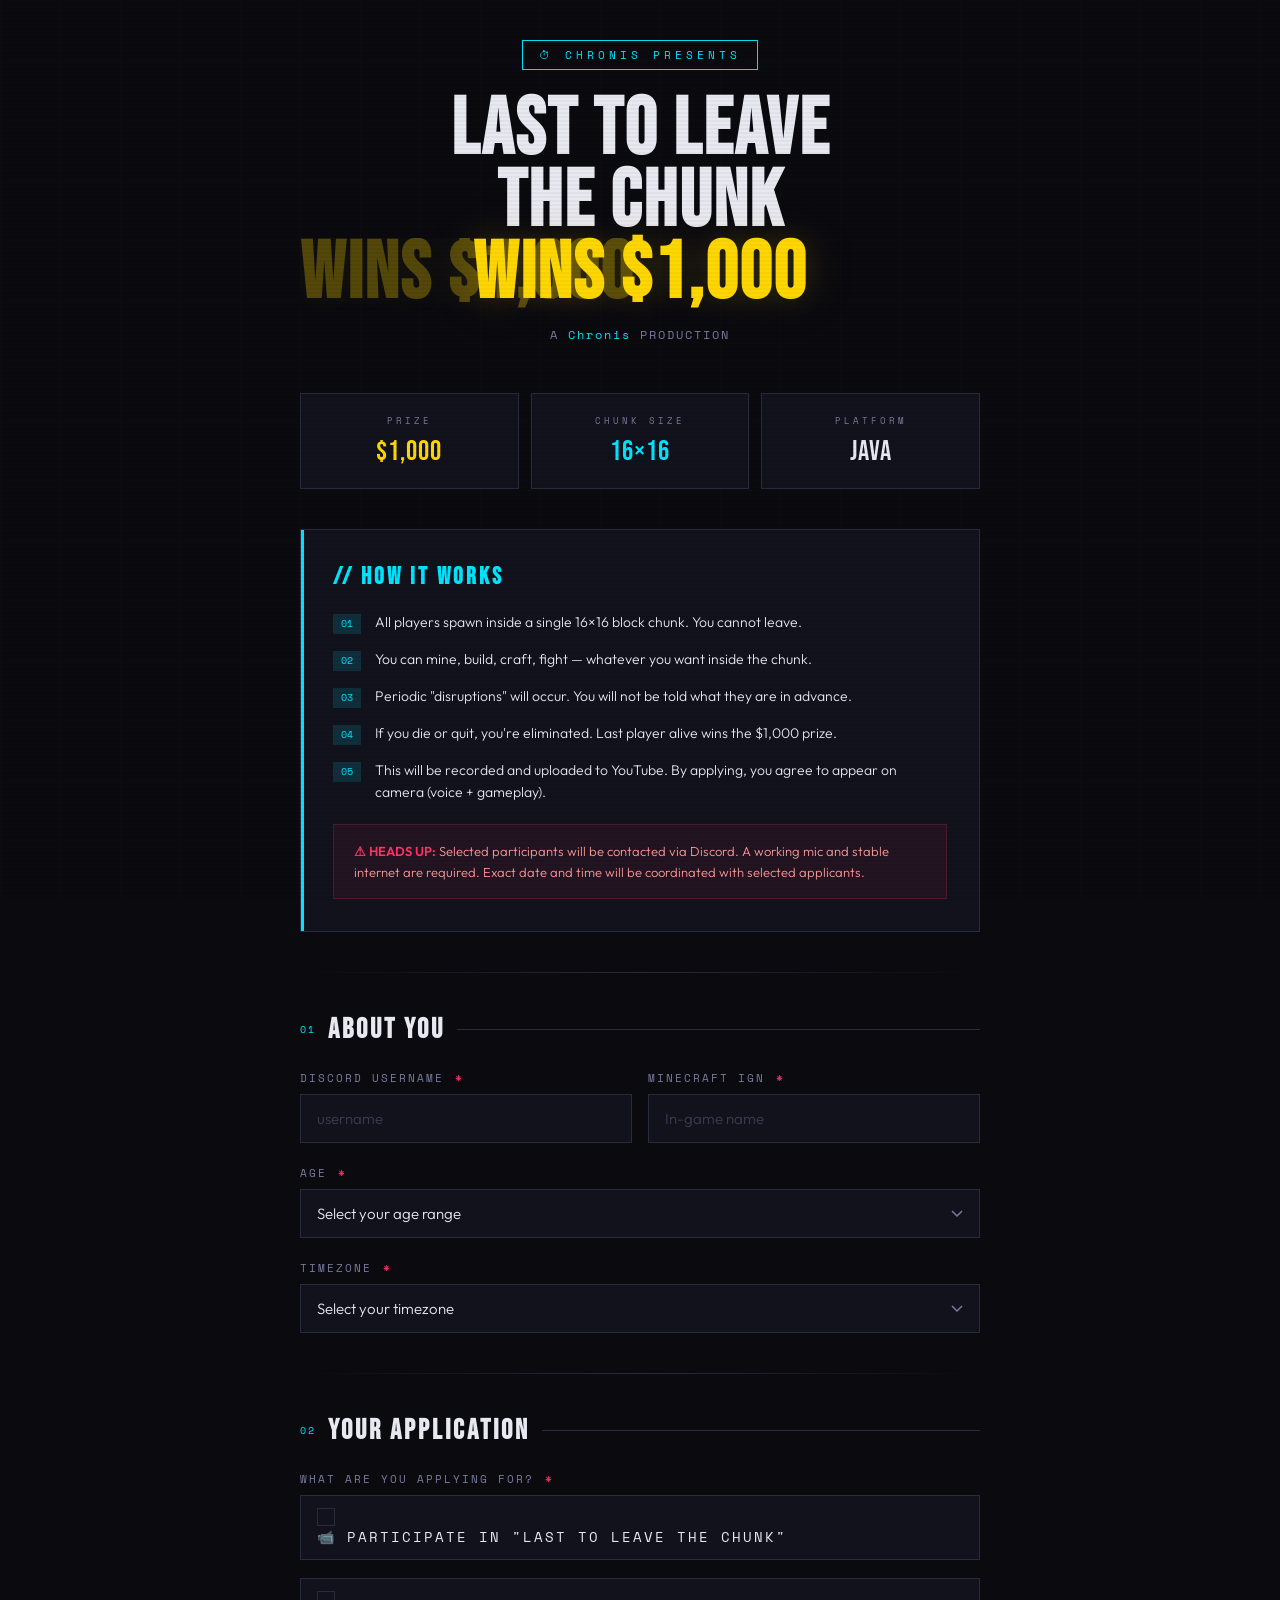
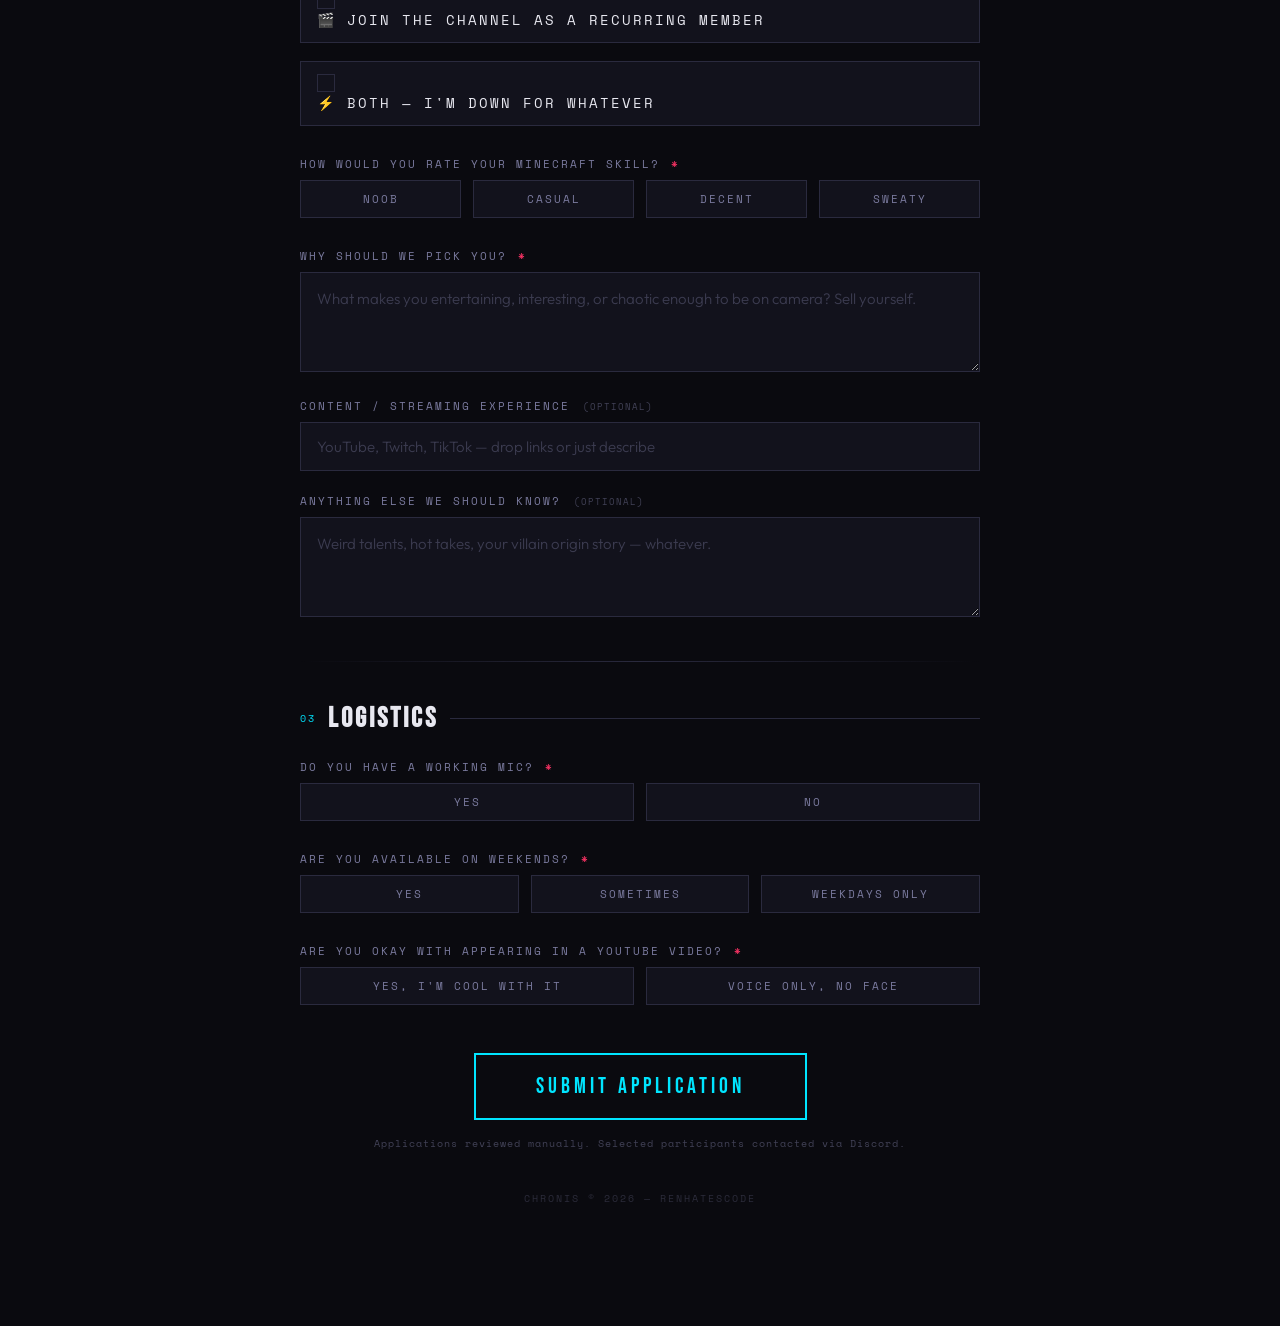
==== index.html @ 68fa2e68 "Rename chronis-application.html to index.html" ====
<!DOCTYPE html>
<html lang="en">
<head>
<meta charset="UTF-8">
<meta name="viewport" content="width=device-width, initial-scale=1.0">
<title>CHRONIS — Last To Leave The Chunk</title>
<link href="https://fonts.googleapis.com/css2?family=Bebas+Neue&family=Space+Mono:wght@400;700&family=Outfit:wght@300;400;500;600;700&display=swap" rel="stylesheet">
<style>
  :root {
    --bg: #0a0a0f;
    --surface: #12121c;
    --surface-2: #1a1a2e;
    --border: #2a2a3e;
    --accent: #00e5ff;
    --accent-dim: #00e5ff22;
    --accent-glow: #00e5ff44;
    --gold: #ffd700;
    --gold-dim: #ffd70022;
    --text: #e8e8f0;
    --text-dim: #7a7a9e;
    --danger: #ff3366;
    --success: #00ff88;
  }

  * { margin: 0; padding: 0; box-sizing: border-box; }

  body {
    background: var(--bg);
    color: var(--text);
    font-family: 'Outfit', sans-serif;
    min-height: 100vh;
    overflow-x: hidden;
  }

  /* Scanline overlay */
  body::after {
    content: '';
    position: fixed;
    inset: 0;
    background: repeating-linear-gradient(
      0deg,
      transparent,
      transparent 2px,
      rgba(0, 0, 0, 0.03) 2px,
      rgba(0, 0, 0, 0.03) 4px
    );
    pointer-events: none;
    z-index: 1000;
  }

  /* Grid background */
  .grid-bg {
    position: fixed;
    inset: 0;
    background-image:
      linear-gradient(var(--border) 1px, transparent 1px),
      linear-gradient(90deg, var(--border) 1px, transparent 1px);
    background-size: 60px 60px;
    opacity: 0.07;
    pointer-events: none;
  }

  /* Floating particles */
  .particles {
    position: fixed;
    inset: 0;
    pointer-events: none;
    overflow: hidden;
  }

  .particle {
    position: absolute;
    width: 2px;
    height: 2px;
    background: var(--accent);
    border-radius: 50%;
    opacity: 0;
    animation: float-up 8s infinite;
  }

  @keyframes float-up {
    0% { opacity: 0; transform: translateY(100vh) scale(0); }
    10% { opacity: 0.6; }
    90% { opacity: 0.6; }
    100% { opacity: 0; transform: translateY(-10vh) scale(1); }
  }

  .container {
    max-width: 720px;
    margin: 0 auto;
    padding: 40px 20px 80px;
    position: relative;
    z-index: 1;
  }

  /* Header */
  .header {
    text-align: center;
    margin-bottom: 50px;
    position: relative;
  }

  .header-tag {
    display: inline-block;
    font-family: 'Space Mono', monospace;
    font-size: 11px;
    letter-spacing: 4px;
    text-transform: uppercase;
    color: var(--accent);
    border: 1px solid var(--accent);
    padding: 6px 16px;
    margin-bottom: 24px;
    position: relative;
    animation: tag-pulse 3s ease-in-out infinite;
  }

  @keyframes tag-pulse {
    0%, 100% { box-shadow: 0 0 0px var(--accent-dim); }
    50% { box-shadow: 0 0 20px var(--accent-dim); }
  }

  .header h1 {
    font-family: 'Bebas Neue', sans-serif;
    font-size: clamp(48px, 10vw, 80px);
    line-height: 0.9;
    letter-spacing: 2px;
    margin-bottom: 8px;
    position: relative;
  }

  .header h1 .line1 { color: var(--text); }
  .header h1 .line2 { color: var(--text); }
  .header h1 .line3 {
    color: var(--gold);
    text-shadow: 0 0 30px var(--gold-dim), 0 0 60px var(--gold-dim);
    position: relative;
  }

  .header h1 .line3::after {
    content: 'WINS $1,000';
    position: absolute;
    left: 0;
    top: 0;
    color: var(--gold);
    opacity: 0.3;
    animation: glitch-text 4s infinite;
    clip-path: inset(0 0 0 0);
  }

  @keyframes glitch-text {
    0%, 95%, 100% { transform: translate(0); clip-path: inset(0 0 100% 0); }
    96% { transform: translate(-3px, 1px); clip-path: inset(20% 0 40% 0); }
    97% { transform: translate(3px, -1px); clip-path: inset(60% 0 10% 0); }
    98% { transform: translate(-1px, 2px); clip-path: inset(40% 0 30% 0); }
  }

  .header-sub {
    font-family: 'Space Mono', monospace;
    font-size: 12px;
    color: var(--text-dim);
    letter-spacing: 2px;
    margin-top: 16px;
  }

  .header-sub span { color: var(--accent); }

  /* Event info cards */
  .info-grid {
    display: grid;
    grid-template-columns: repeat(3, 1fr);
    gap: 12px;
    margin-bottom: 40px;
  }

  .info-card {
    background: var(--surface);
    border: 1px solid var(--border);
    padding: 20px 16px;
    text-align: center;
    position: relative;
    overflow: hidden;
    transition: border-color 0.3s, transform 0.2s;
  }

  .info-card:hover {
    border-color: var(--accent);
    transform: translateY(-2px);
  }

  .info-card::before {
    content: '';
    position: absolute;
    top: 0;
    left: 0;
    right: 0;
    height: 2px;
    background: linear-gradient(90deg, transparent, var(--accent), transparent);
    opacity: 0;
    transition: opacity 0.3s;
  }

  .info-card:hover::before { opacity: 1; }

  .info-card .label {
    font-family: 'Space Mono', monospace;
    font-size: 9px;
    letter-spacing: 3px;
    text-transform: uppercase;
    color: var(--text-dim);
    margin-bottom: 8px;
  }

  .info-card .value {
    font-family: 'Bebas Neue', sans-serif;
    font-size: 28px;
    color: var(--text);
    letter-spacing: 1px;
  }

  .info-card .value.gold { color: var(--gold); }
  .info-card .value.cyan { color: var(--accent); }

  /* Rules section */
  .rules {
    background: var(--surface);
    border: 1px solid var(--border);
    padding: 32px;
    margin-bottom: 40px;
    position: relative;
  }

  .rules::before {
    content: '';
    position: absolute;
    top: 0; left: 0;
    width: 3px;
    height: 100%;
    background: var(--accent);
  }

  .rules h2 {
    font-family: 'Bebas Neue', sans-serif;
    font-size: 24px;
    letter-spacing: 3px;
    color: var(--accent);
    margin-bottom: 20px;
  }

  .rule-item {
    display: flex;
    gap: 14px;
    align-items: flex-start;
    margin-bottom: 14px;
    font-size: 14px;
    line-height: 1.6;
    color: var(--text);
    font-weight: 300;
  }

  .rule-item:last-child { margin-bottom: 0; }

  .rule-num {
    font-family: 'Space Mono', monospace;
    font-size: 10px;
    color: var(--accent);
    background: var(--accent-dim);
    padding: 2px 8px;
    flex-shrink: 0;
    margin-top: 3px;
  }

  .warning-box {
    background: #ff336611;
    border: 1px solid #ff336633;
    padding: 16px 20px;
    margin-top: 20px;
    font-size: 13px;
    color: #ff9999;
    font-weight: 300;
    line-height: 1.6;
  }

  .warning-box strong {
    color: var(--danger);
    font-weight: 600;
  }

  /* Form section */
  .form-section {
    margin-bottom: 20px;
  }

  .section-header {
    display: flex;
    align-items: center;
    gap: 12px;
    margin-bottom: 24px;
  }

  .section-header h2 {
    font-family: 'Bebas Neue', sans-serif;
    font-size: 28px;
    letter-spacing: 3px;
  }

  .section-header .line {
    flex: 1;
    height: 1px;
    background: var(--border);
  }

  .section-header .num {
    font-family: 'Space Mono', monospace;
    font-size: 10px;
    color: var(--accent);
    letter-spacing: 2px;
  }

  .field {
    margin-bottom: 22px;
  }

  .field label {
    display: block;
    font-family: 'Space Mono', monospace;
    font-size: 11px;
    letter-spacing: 2px;
    text-transform: uppercase;
    color: var(--text-dim);
    margin-bottom: 8px;
  }

  .field label .required {
    color: var(--danger);
    margin-left: 2px;
  }

  .field label .optional {
    color: var(--text-dim);
    opacity: 0.5;
    font-size: 9px;
    margin-left: 4px;
    letter-spacing: 1px;
  }

  .field input,
  .field textarea,
  .field select {
    width: 100%;
    background: var(--surface);
    border: 1px solid var(--border);
    color: var(--text);
    font-family: 'Outfit', sans-serif;
    font-size: 15px;
    font-weight: 300;
    padding: 14px 16px;
    outline: none;
    transition: border-color 0.3s, box-shadow 0.3s;
  }

  .field input:focus,
  .field textarea:focus,
  .field select:focus {
    border-color: var(--accent);
    box-shadow: 0 0 0 3px var(--accent-dim);
  }

  .field input::placeholder,
  .field textarea::placeholder {
    color: var(--text-dim);
    opacity: 0.4;
  }

  .field textarea {
    min-height: 100px;
    resize: vertical;
    line-height: 1.6;
  }

  .field select {
    cursor: pointer;
    appearance: none;
    background-image: url("data:image/svg+xml,%3Csvg xmlns='http://www.w3.org/2000/svg' width='12' height='8'%3E%3Cpath d='M1 1l5 5 5-5' stroke='%237a7a9e' fill='none' stroke-width='1.5'/%3E%3C/svg%3E");
    background-repeat: no-repeat;
    background-position: right 16px center;
    padding-right: 40px;
  }

  .field select option {
    background: var(--surface);
    color: var(--text);
  }

  .field-row {
    display: grid;
    grid-template-columns: 1fr 1fr;
    gap: 16px;
  }

  @media (max-width: 500px) {
    .field-row { grid-template-columns: 1fr; }
    .info-grid { grid-template-columns: 1fr; }
  }

  /* Checkbox group */
  .checkbox-group {
    display: flex;
    flex-direction: column;
    gap: 10px;
  }

  .checkbox-item {
    display: flex;
    align-items: center;
    gap: 12px;
    cursor: pointer;
    padding: 12px 16px;
    background: var(--surface);
    border: 1px solid var(--border);
    transition: border-color 0.2s, background 0.2s;
  }

  .checkbox-item:hover {
    border-color: var(--accent);
    background: var(--surface-2);
  }

  .checkbox-item input {
    display: none;
  }

  .checkbox-item .check-box {
    width: 18px;
    height: 18px;
    border: 1px solid var(--border);
    display: flex;
    align-items: center;
    justify-content: center;
    flex-shrink: 0;
    transition: all 0.2s;
  }

  .checkbox-item input:checked + .check-box {
    background: var(--accent);
    border-color: var(--accent);
  }

  .checkbox-item input:checked + .check-box::after {
    content: '✓';
    color: var(--bg);
    font-size: 12px;
    font-weight: 700;
  }

  .checkbox-item .check-label {
    font-size: 14px;
    font-weight: 300;
    color: var(--text);
  }

  /* Radio group */
  .radio-group {
    display: flex;
    gap: 12px;
    flex-wrap: wrap;
  }

  .radio-item {
    cursor: pointer;
    padding: 10px 20px;
    background: var(--surface);
    border: 1px solid var(--border);
    font-size: 14px;
    font-weight: 400;
    color: var(--text-dim);
    transition: all 0.2s;
    flex: 1;
    text-align: center;
    min-width: 100px;
  }

  .radio-item:hover {
    border-color: var(--accent);
    color: var(--text);
  }

  .radio-item input { display: none; }

  .radio-item:has(input:checked) {
    background: var(--accent-dim);
    border-color: var(--accent);
    color: var(--accent);
    font-weight: 600;
  }

  /* Submit */
  .submit-area {
    margin-top: 40px;
    text-align: center;
  }

  .submit-btn {
    font-family: 'Bebas Neue', sans-serif;
    font-size: 22px;
    letter-spacing: 4px;
    padding: 18px 60px;
    background: transparent;
    color: var(--accent);
    border: 2px solid var(--accent);
    cursor: pointer;
    position: relative;
    overflow: hidden;
    transition: all 0.3s;
  }

  .submit-btn::before {
    content: '';
    position: absolute;
    inset: 0;
    background: var(--accent);
    transform: translateX(-101%);
    transition: transform 0.3s;
  }

  .submit-btn:hover::before { transform: translateX(0); }
  .submit-btn:hover { color: var(--bg); }
  .submit-btn span { position: relative; z-index: 1; }

  .submit-note {
    font-family: 'Space Mono', monospace;
    font-size: 10px;
    color: var(--text-dim);
    margin-top: 16px;
    letter-spacing: 1px;
    opacity: 0.5;
  }

  /* Success state */
  .success-state {
    display: none;
    text-align: center;
    padding: 80px 20px;
  }

  .success-state.active { display: block; }

  .success-icon {
    font-size: 64px;
    margin-bottom: 24px;
    animation: success-pop 0.5s cubic-bezier(0.175, 0.885, 0.32, 1.275);
  }

  @keyframes success-pop {
    0% { transform: scale(0); }
    100% { transform: scale(1); }
  }

  .success-state h2 {
    font-family: 'Bebas Neue', sans-serif;
    font-size: 36px;
    letter-spacing: 3px;
    color: var(--success);
    margin-bottom: 12px;
  }

  .success-state p {
    color: var(--text-dim);
    font-weight: 300;
    line-height: 1.8;
    max-width: 400px;
    margin: 0 auto;
  }

  /* Footer */
  .footer {
    text-align: center;
    padding: 40px 20px;
    font-family: 'Space Mono', monospace;
    font-size: 10px;
    color: var(--text-dim);
    letter-spacing: 2px;
    opacity: 0.3;
  }

  /* Divider */
  .divider {
    height: 1px;
    background: linear-gradient(90deg, transparent, var(--border), transparent);
    margin: 40px 0;
  }

  /* Animate in */
  .fade-in {
    opacity: 0;
    transform: translateY(20px);
    animation: fadeUp 0.6s forwards;
  }

  @keyframes fadeUp {
    to { opacity: 1; transform: translateY(0); }
  }

  .fade-in:nth-child(1) { animation-delay: 0.1s; }
  .fade-in:nth-child(2) { animation-delay: 0.2s; }
  .fade-in:nth-child(3) { animation-delay: 0.3s; }
  .fade-in:nth-child(4) { animation-delay: 0.4s; }
  .fade-in:nth-child(5) { animation-delay: 0.5s; }
</style>
</head>
<body>

<div class="grid-bg"></div>

<div class="particles" id="particles"></div>

<div class="container">

  <div class="header fade-in">
    <div class="header-tag">⏱ CHRONIS PRESENTS</div>
    <h1>
      <div class="line1">LAST TO LEAVE</div>
      <div class="line2">THE CHUNK</div>
      <div class="line3">WINS $1,000</div>
    </h1>
    <div class="header-sub">A <span>Chronis</span> PRODUCTION</div>
  </div>

  <div class="info-grid fade-in">
    <div class="info-card">
      <div class="label">PRIZE</div>
      <div class="value gold">$1,000</div>
    </div>
    <div class="info-card">
      <div class="label">CHUNK SIZE</div>
      <div class="value cyan">16×16</div>
    </div>
    <div class="info-card">
      <div class="label">PLATFORM</div>
      <div class="value">JAVA</div>
    </div>
  </div>

  <div class="rules fade-in">
    <h2>// HOW IT WORKS</h2>
    <div class="rule-item">
      <span class="rule-num">01</span>
      <span>All players spawn inside a single 16×16 block chunk. You cannot leave.</span>
    </div>
    <div class="rule-item">
      <span class="rule-num">02</span>
      <span>You can mine, build, craft, fight — whatever you want inside the chunk.</span>
    </div>
    <div class="rule-item">
      <span class="rule-num">03</span>
      <span>Periodic "disruptions" will occur. You will not be told what they are in advance.</span>
    </div>
    <div class="rule-item">
      <span class="rule-num">04</span>
      <span>If you die or quit, you're eliminated. Last player alive wins the $1,000 prize.</span>
    </div>
    <div class="rule-item">
      <span class="rule-num">05</span>
      <span>This will be recorded and uploaded to YouTube. By applying, you agree to appear on camera (voice + gameplay).</span>
    </div>
    <div class="warning-box">
      <strong>⚠ HEADS UP:</strong> Selected participants will be contacted via Discord. A working mic and stable internet are required. Exact date and time will be coordinated with selected applicants.
    </div>
  </div>

  <div class="divider"></div>

  <form id="appForm" class="fade-in">

    <div class="form-section">
      <div class="section-header">
        <span class="num">01</span>
        <h2>ABOUT YOU</h2>
        <div class="line"></div>
      </div>

      <div class="field-row">
        <div class="field">
          <label>Discord Username <span class="required">*</span></label>
          <input type="text" id="discord" placeholder="username" required />
        </div>
        <div class="field">
          <label>Minecraft IGN <span class="required">*</span></label>
          <input type="text" id="mc-ign" placeholder="In-game name" required />
        </div>
      </div>

      <div class="field">
        <label>Age <span class="required">*</span></label>
        <select id="age" required>
          <option value="" disabled selected>Select your age range</option>
          <option>Under 16</option>
          <option>16 - 17</option>
          <option>18 - 24</option>
          <option>25+</option>
        </select>
      </div>

      <div class="field">
        <label>Timezone <span class="required">*</span></label>
        <select id="timezone" required>
          <option value="" disabled selected>Select your timezone</option>
          <option>EST / EDT (US Eastern)</option>
          <option>CST / CDT (US Central)</option>
          <option>MST / MDT (US Mountain)</option>
          <option>PST / PDT (US Pacific)</option>
          <option>GMT / BST (UK)</option>
          <option>CET / CEST (Central Europe)</option>
          <option>JST (Japan)</option>
          <option>AEST (Australia Eastern)</option>
          <option>Other</option>
        </select>
      </div>
    </div>

    <div class="divider"></div>

    <div class="form-section">
      <div class="section-header">
        <span class="num">02</span>
        <h2>YOUR APPLICATION</h2>
        <div class="line"></div>
      </div>

      <div class="field">
        <label>What are you applying for? <span class="required">*</span></label>
        <div class="checkbox-group">
          <label class="checkbox-item">
            <input type="checkbox" name="apply-for" value="video" />
            <span class="check-box"></span>
            <span class="check-label">📹 Participate in "Last To Leave The Chunk"</span>
          </label>
          <label class="checkbox-item">
            <input type="checkbox" name="apply-for" value="member" />
            <span class="check-box"></span>
            <span class="check-label">🎬 Join the channel as a recurring member</span>
          </label>
          <label class="checkbox-item">
            <input type="checkbox" name="apply-for" value="both" />
            <span class="check-box"></span>
            <span class="check-label">⚡ Both — I'm down for whatever</span>
          </label>
        </div>
      </div>

      <div class="field">
        <label>How would you rate your Minecraft skill? <span class="required">*</span></label>
        <div class="radio-group">
          <label class="radio-item">
            <input type="radio" name="skill" value="noob" />
            Noob
          </label>
          <label class="radio-item">
            <input type="radio" name="skill" value="casual" />
            Casual
          </label>
          <label class="radio-item">
            <input type="radio" name="skill" value="decent" />
            Decent
          </label>
          <label class="radio-item">
            <input type="radio" name="skill" value="sweaty" />
            Sweaty
          </label>
        </div>
      </div>

      <div class="field">
        <label>Why should we pick you? <span class="required">*</span></label>
        <textarea id="pitch" placeholder="What makes you entertaining, interesting, or chaotic enough to be on camera? Sell yourself." required></textarea>
      </div>

      <div class="field">
        <label>Content / streaming experience <span class="optional">(OPTIONAL)</span></label>
        <input type="text" id="experience" placeholder="YouTube, Twitch, TikTok — drop links or just describe" />
      </div>

      <div class="field">
        <label>Anything else we should know? <span class="optional">(OPTIONAL)</span></label>
        <textarea id="extra" placeholder="Weird talents, hot takes, your villain origin story — whatever."></textarea>
      </div>
    </div>

    <div class="divider"></div>

    <div class="form-section">
      <div class="section-header">
        <span class="num">03</span>
        <h2>LOGISTICS</h2>
        <div class="line"></div>
      </div>

      <div class="field">
        <label>Do you have a working mic? <span class="required">*</span></label>
        <div class="radio-group">
          <label class="radio-item">
            <input type="radio" name="mic" value="yes" />
            Yes
          </label>
          <label class="radio-item">
            <input type="radio" name="mic" value="no" />
            No
          </label>
        </div>
      </div>

      <div class="field">
        <label>Are you available on weekends? <span class="required">*</span></label>
        <div class="radio-group">
          <label class="radio-item">
            <input type="radio" name="weekend" value="yes" />
            Yes
          </label>
          <label class="radio-item">
            <input type="radio" name="weekend" value="sometimes" />
            Sometimes
          </label>
          <label class="radio-item">
            <input type="radio" name="weekend" value="no" />
            Weekdays only
          </label>
        </div>
      </div>

      <div class="field">
        <label>Are you okay with appearing in a YouTube video? <span class="required">*</span></label>
        <div class="radio-group">
          <label class="radio-item">
            <input type="radio" name="consent" value="yes" />
            Yes, I'm cool with it
          </label>
          <label class="radio-item">
            <input type="radio" name="consent" value="voice-only" />
            Voice only, no face
          </label>
        </div>
      </div>
    </div>

    <div class="submit-area">
      <button type="submit" class="submit-btn">
        <span>SUBMIT APPLICATION</span>
      </button>
      <div class="submit-note">Applications reviewed manually. Selected participants contacted via Discord.</div>
    </div>

  </form>

  <div class="success-state" id="successState">
    <div class="success-icon">⏱</div>
    <h2>APPLICATION RECEIVED</h2>
    <p>Your application has been submitted. If selected, you'll be contacted via Discord. Keep an eye on your DMs.</p>
    <div style="margin-top: 24px; font-family: 'Space Mono', monospace; font-size: 10px; color: var(--text-dim); letter-spacing: 2px;">
      THE CHRONIS IS WATCHING
    </div>
  </div>

  <div class="footer">
    CHRONIS © 2026 — RENHATESCODE
  </div>

</div>

<script>
  // ============================================
  // PASTE YOUR DISCORD WEBHOOK URL BELOW
  // ============================================
  const WEBHOOK_URL = 'https://ptb.discord.com/api/webhooks/1495556754388287569/LB4C8mDg9Q9I8a0d8dxkiiSBZ2kLYXgmM7Rsy7yuDQW0f_MUOQ9b35UGsG21UU_F1K9E';
  // ============================================

  // Particles
  const container = document.getElementById('particles');
  for (let i = 0; i < 30; i++) {
    const p = document.createElement('div');
    p.className = 'particle';
    p.style.left = Math.random() * 100 + '%';
    p.style.animationDelay = Math.random() * 8 + 's';
    p.style.animationDuration = (6 + Math.random() * 6) + 's';
    container.appendChild(p);
  }

  // Collect form data and send to Discord
  document.getElementById('appForm').addEventListener('submit', async function(e) {
    e.preventDefault();

    const btn = this.querySelector('.submit-btn');
    const btnText = btn.querySelector('span');
    const originalText = btnText.textContent;
    btnText.textContent = 'SUBMITTING...';
    btn.style.pointerEvents = 'none';
    btn.style.opacity = '0.5';

    // Gather values
    const discord = document.getElementById('discord').value.trim();
    const mcIgn = document.getElementById('mc-ign').value.trim();
    const age = document.getElementById('age').value;
    const timezone = document.getElementById('timezone').value;
    const pitch = document.getElementById('pitch').value.trim();
    const experience = document.getElementById('experience').value.trim() || 'N/A';
    const extra = document.getElementById('extra').value.trim() || 'N/A';

    // Checkboxes
    const applyFor = [...document.querySelectorAll('input[name="apply-for"]:checked')]
      .map(cb => {
        const labels = { video: '📹 Video Participant', member: '🎬 Channel Member', both: '⚡ Both' };
        return labels[cb.value] || cb.value;
      }).join(', ') || 'None selected';

    // Radio buttons
    const skill = document.querySelector('input[name="skill"]:checked')?.value || 'Not selected';
    const mic = document.querySelector('input[name="mic"]:checked')?.value || 'Not selected';
    const weekend = document.querySelector('input[name="weekend"]:checked')?.value || 'Not selected';
    const consent = document.querySelector('input[name="consent"]:checked')?.value || 'Not selected';

    const skillEmojis = { noob: '🟢 Noob', casual: '🟡 Casual', decent: '🟠 Decent', sweaty: '🔴 Sweaty' };
    const micEmojis = { yes: '✅ Yes', no: '❌ No' };
    const weekendLabels = { yes: '✅ Yes', sometimes: '⚠️ Sometimes', no: '❌ Weekdays only' };
    const consentLabels = { yes: '✅ Full (voice + face)', 'voice-only': '🎙️ Voice only' };

    // Build Discord embed
    const payload = {
      embeds: [{
        title: '⏱ NEW APPLICATION',
        color: 0x00e5ff,
        fields: [
          { name: '👤 Discord', value: discord, inline: true },
          { name: '⛏️ Minecraft IGN', value: mcIgn, inline: true },
          { name: '📅 Age', value: age, inline: true },
          { name: '🌍 Timezone', value: timezone, inline: true },
          { name: '🎯 Applying For', value: applyFor, inline: true },
          { name: '💪 Skill Level', value: skillEmojis[skill] || skill, inline: true },
          { name: '📝 Pitch', value: pitch.substring(0, 1024) },
          { name: '🎥 Content Experience', value: experience.substring(0, 1024) },
          { name: '💬 Extra Info', value: extra.substring(0, 1024) },
          { name: '🎙️ Has Mic', value: micEmojis[mic] || mic, inline: true },
          { name: '📆 Weekend Availability', value: weekendLabels[weekend] || weekend, inline: true },
          { name: '📹 Video Consent', value: consentLabels[consent] || consent, inline: true },
        ],
        footer: { text: 'CHRONIS Application System' },
        timestamp: new Date().toISOString()
      }]
    };

    try {
      const res = await fetch(WEBHOOK_URL, {
        method: 'POST',
        headers: { 'Content-Type': 'application/json' },
        body: JSON.stringify(payload)
      });

      if (res.ok || res.status === 204) {
        this.style.display = 'none';
        document.querySelector('.form-section:nth-of-type(1)').previousElementSibling?.remove();
        const success = document.getElementById('successState');
        success.classList.add('active');
        window.scrollTo({ top: 0, behavior: 'smooth' });
      } else {
        throw new Error(`Status: ${res.status}`);
      }
    } catch (err) {
      console.error('Submission error:', err);
      btnText.textContent = 'ERROR — TRY AGAIN';
      btn.style.opacity = '1';
      btn.style.pointerEvents = 'auto';
      btn.style.borderColor = '#ff3366';
      btn.style.color = '#ff3366';
      setTimeout(() => {
        btnText.textContent = originalText;
        btn.style.borderColor = '';
        btn.style.color = '';
      }, 3000);
    }
  });
</script>

</body>
</html>
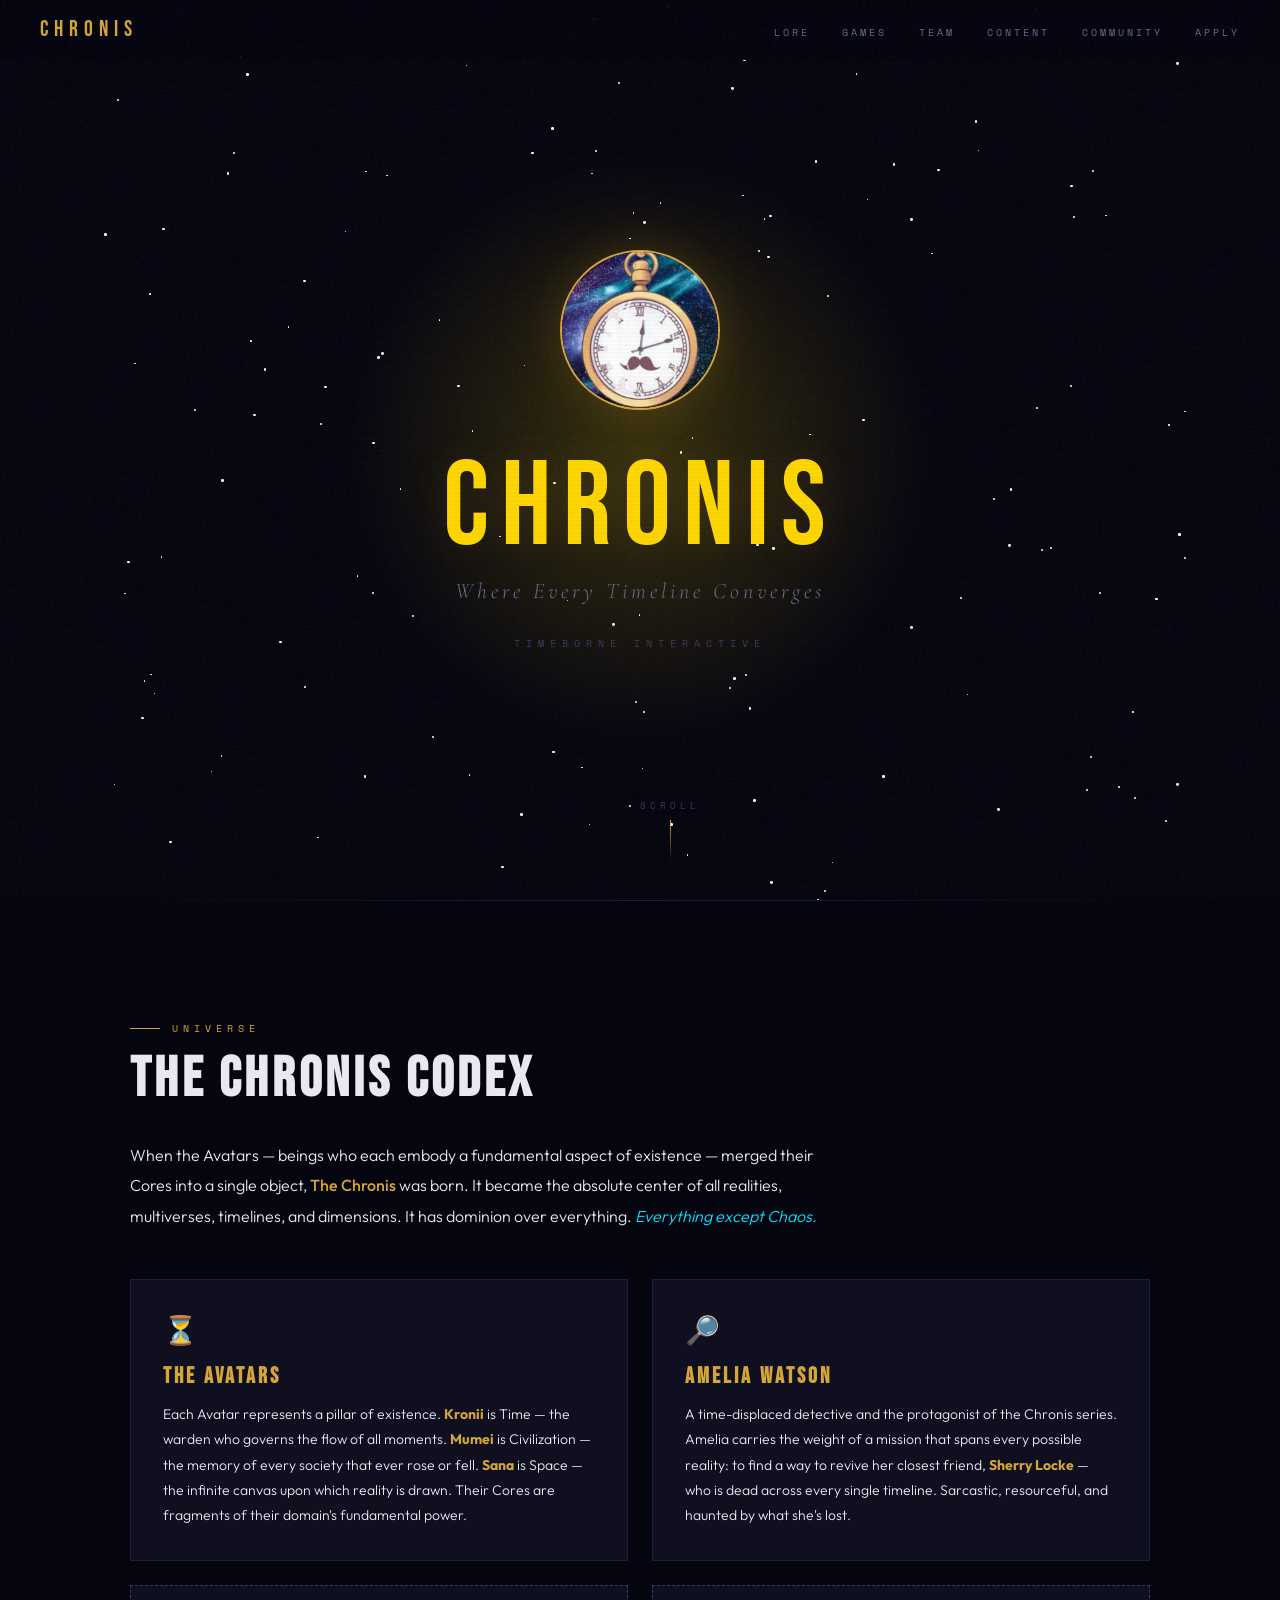
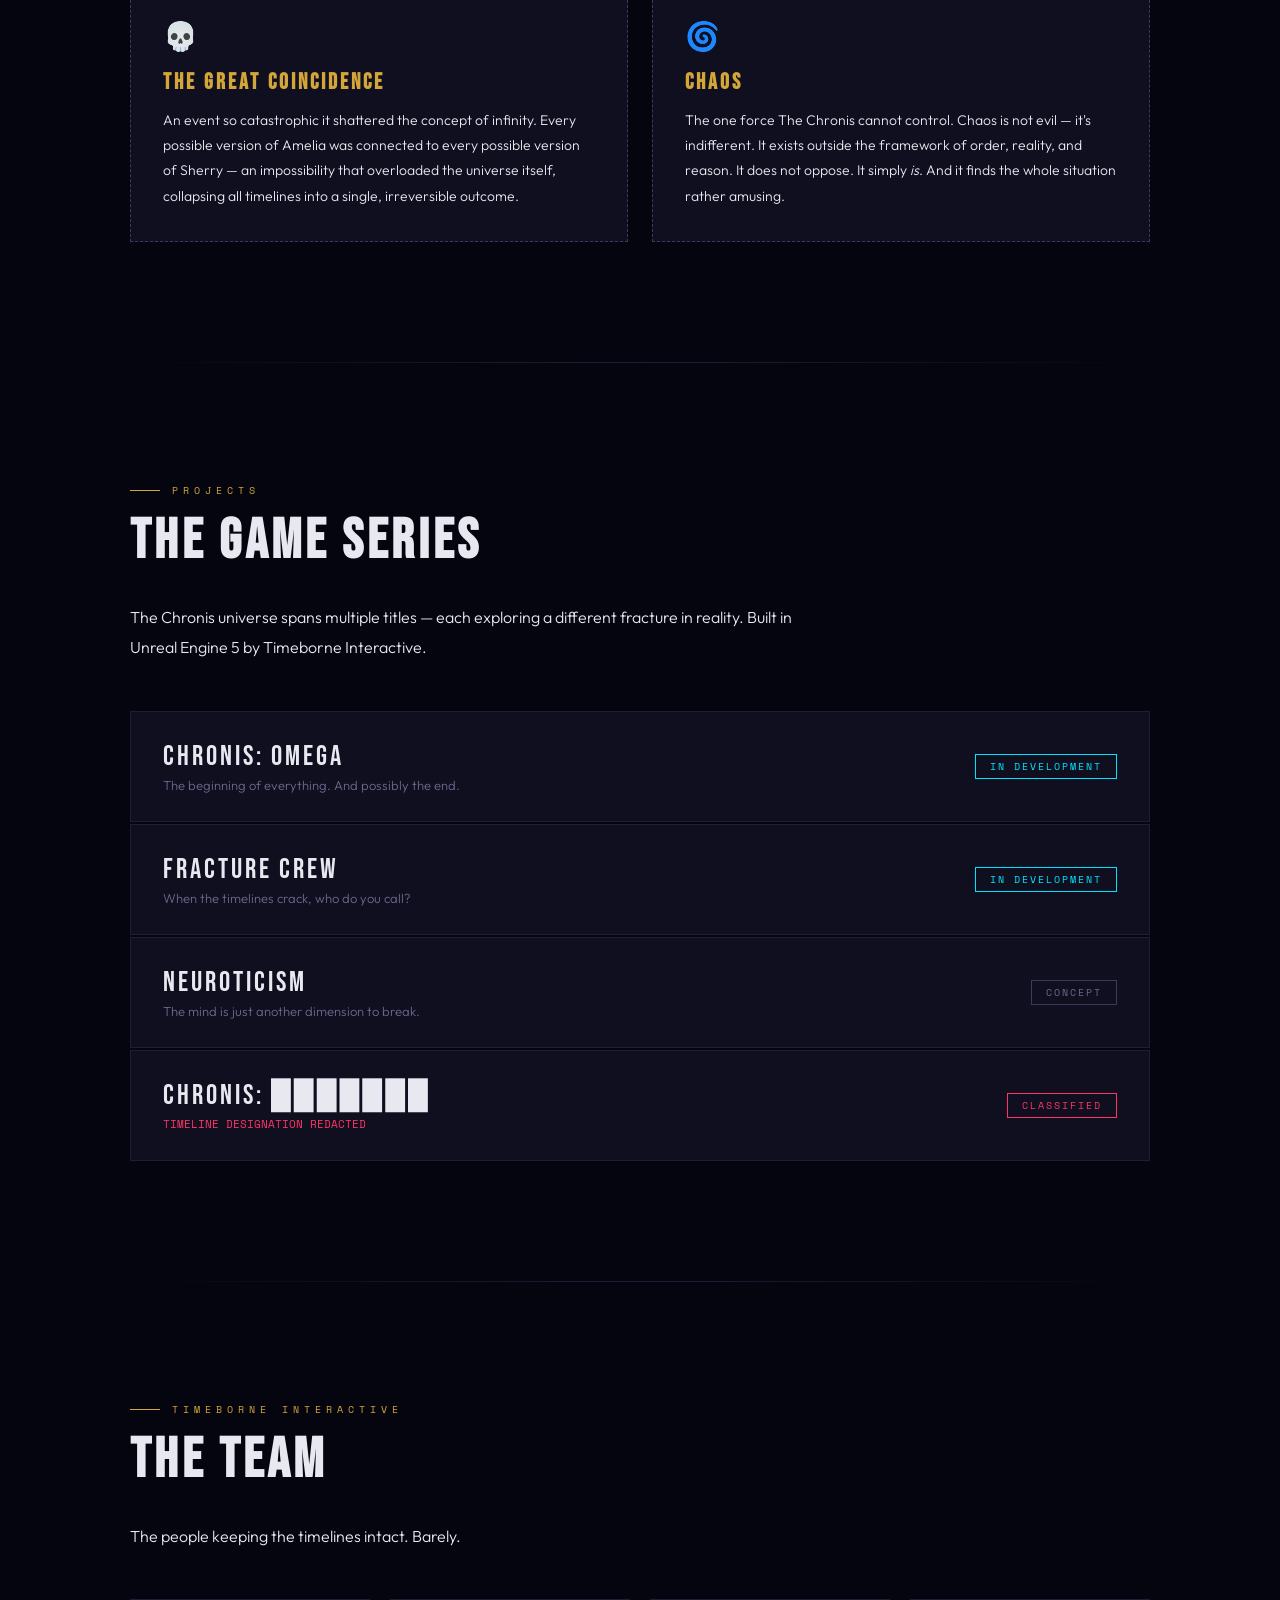
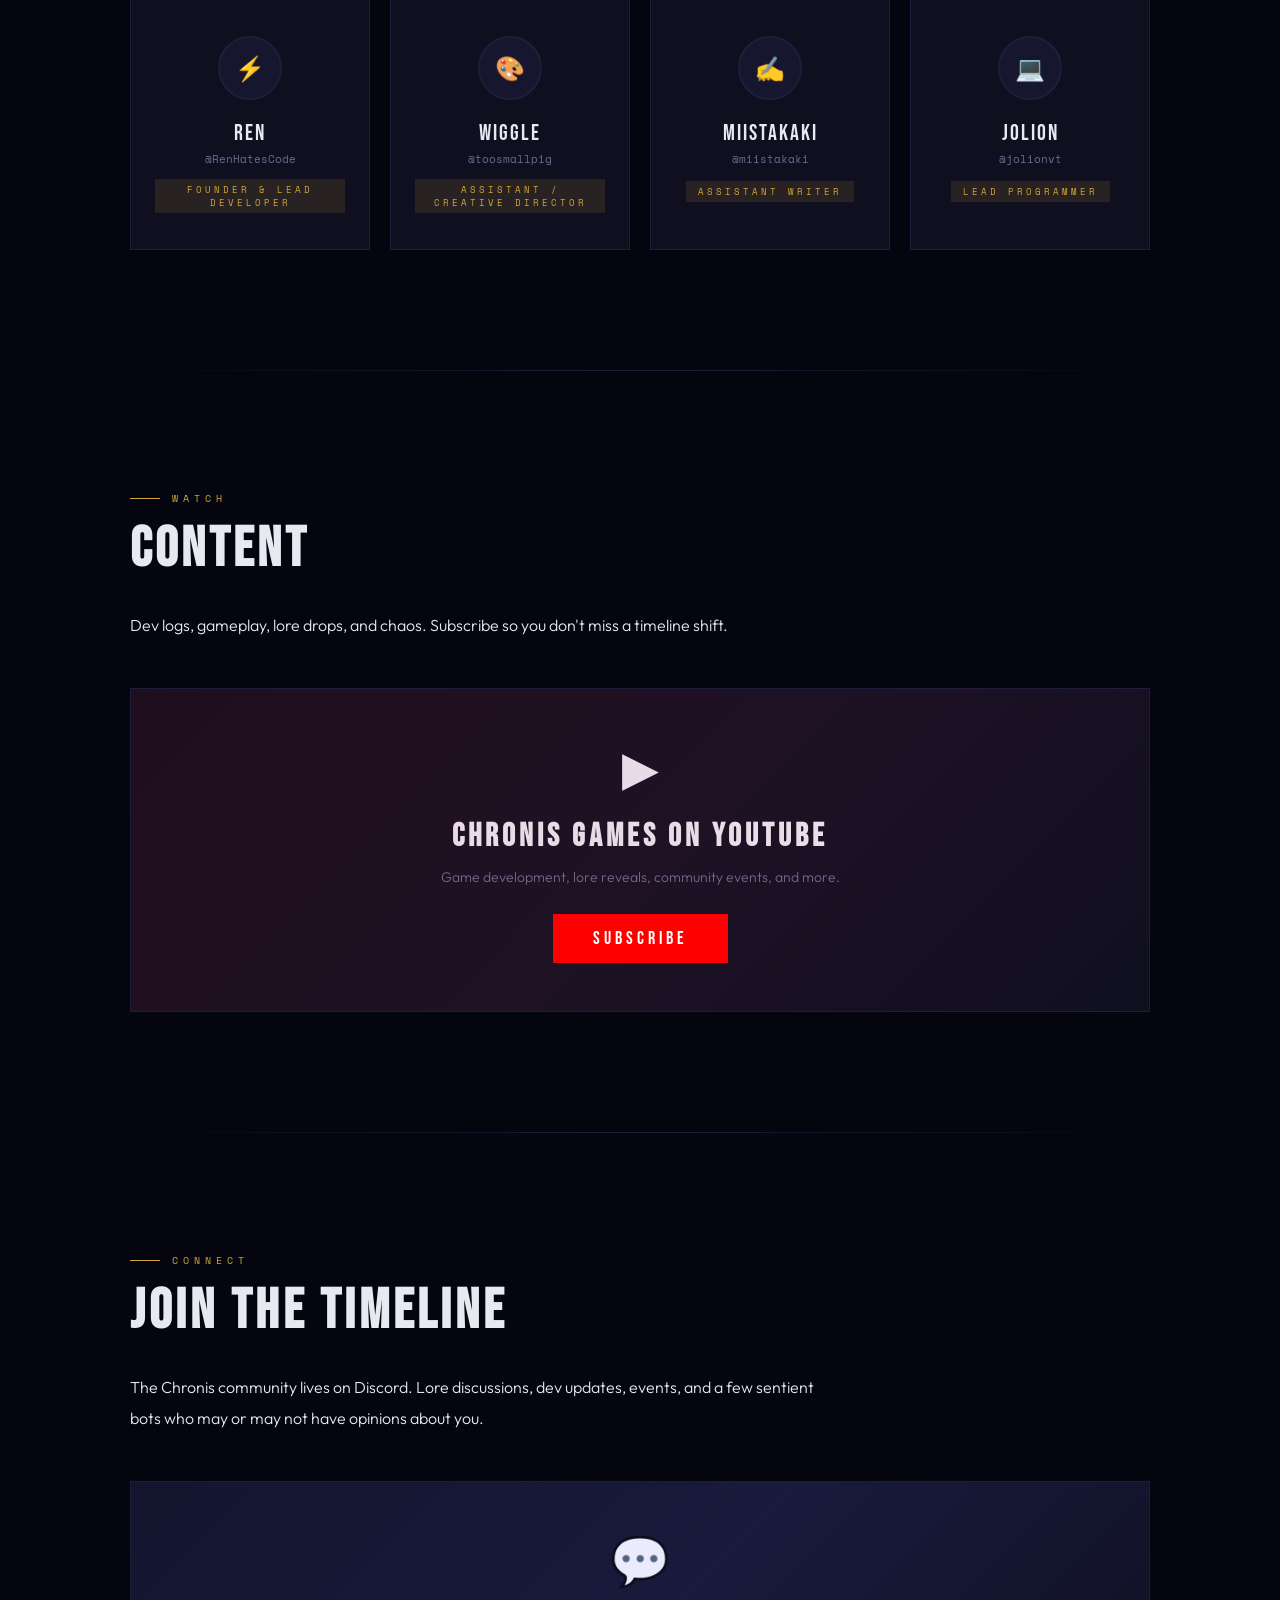
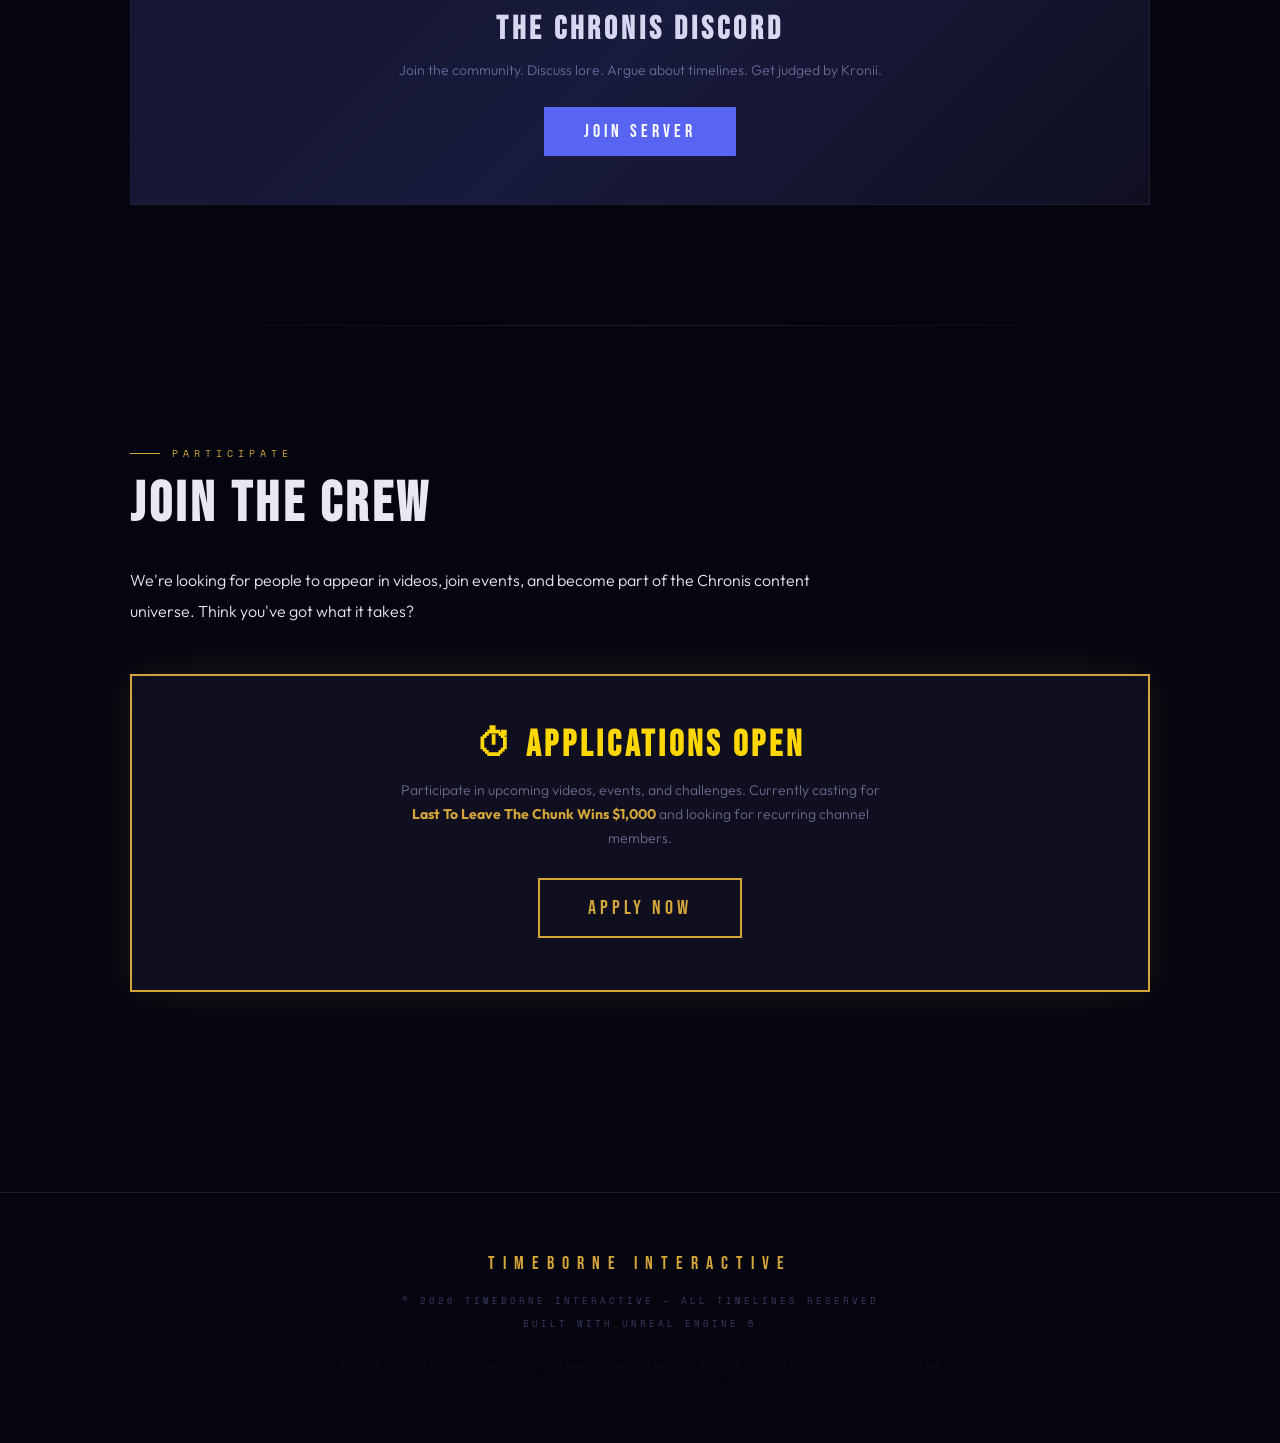
==== commit c81dca60: "Add files via upload" ====
--- a/index.html
+++ b/index.html
@@ -3,978 +3,1291 @@
 <head>
 <meta charset="UTF-8">
 <meta name="viewport" content="width=device-width, initial-scale=1.0">
-<title>CHRONIS — Last To Leave The Chunk</title>
-<link href="https://fonts.googleapis.com/css2?family=Bebas+Neue&family=Space+Mono:wght@400;700&family=Outfit:wght@300;400;500;600;700&display=swap" rel="stylesheet">
+<title>CHRONIS — Timeborne Interactive</title>
+<meta name="description" content="The Chronis Game Series by Timeborne Interactive. Where every timeline converges.">
+<link rel="preconnect" href="https://fonts.googleapis.com">
+<link href="https://fonts.googleapis.com/css2?family=Bebas+Neue&family=Cormorant+Garamond:ital,wght@0,300;0,400;0,600;1,300;1,400&family=Space+Mono:wght@400;700&family=Outfit:wght@200;300;400;500;600;700&display=swap" rel="stylesheet">
 <style>
-  :root {
-    --bg: #0a0a0f;
-    --surface: #12121c;
-    --surface-2: #1a1a2e;
-    --border: #2a2a3e;
-    --accent: #00e5ff;
-    --accent-dim: #00e5ff22;
-    --accent-glow: #00e5ff44;
-    --gold: #ffd700;
-    --gold-dim: #ffd70022;
-    --text: #e8e8f0;
-    --text-dim: #7a7a9e;
-    --danger: #ff3366;
-    --success: #00ff88;
-  }
-
-  * { margin: 0; padding: 0; box-sizing: border-box; }
-
-  body {
-    background: var(--bg);
-    color: var(--text);
-    font-family: 'Outfit', sans-serif;
-    min-height: 100vh;
-    overflow-x: hidden;
-  }
-
-  /* Scanline overlay */
-  body::after {
-    content: '';
-    position: fixed;
-    inset: 0;
-    background: repeating-linear-gradient(
-      0deg,
-      transparent,
-      transparent 2px,
-      rgba(0, 0, 0, 0.03) 2px,
-      rgba(0, 0, 0, 0.03) 4px
-    );
-    pointer-events: none;
-    z-index: 1000;
-  }
-
-  /* Grid background */
-  .grid-bg {
-    position: fixed;
-    inset: 0;
-    background-image:
-      linear-gradient(var(--border) 1px, transparent 1px),
-      linear-gradient(90deg, var(--border) 1px, transparent 1px);
-    background-size: 60px 60px;
-    opacity: 0.07;
-    pointer-events: none;
-  }
-
-  /* Floating particles */
-  .particles {
-    position: fixed;
-    inset: 0;
-    pointer-events: none;
-    overflow: hidden;
-  }
-
-  .particle {
+:root {
+  --bg: #050510;
+  --bg-2: #0a0a1a;
+  --surface: #0f0f20;
+  --surface-2: #16162e;
+  --border: #1e1e3a;
+  --border-light: #2a2a50;
+  --gold: #d4a539;
+  --gold-bright: #ffd700;
+  --gold-dim: #d4a53920;
+  --gold-glow: #ffd70033;
+  --cyan: #00e5ff;
+  --cyan-dim: #00e5ff15;
+  --cyan-glow: #00e5ff33;
+  --text: #e8e8f0;
+  --text-dim: #6a6a8e;
+  --text-muted: #3a3a5e;
+  --danger: #ff3366;
+  --success: #00ff88;
+}
+
+* { margin: 0; padding: 0; box-sizing: border-box; }
+html { scroll-behavior: smooth; }
+body {
+  background: var(--bg);
+  color: var(--text);
+  font-family: 'Outfit', sans-serif;
+  overflow-x: hidden;
+  cursor: default;
+}
+
+/* Custom scrollbar */
+::-webkit-scrollbar { width: 6px; }
+::-webkit-scrollbar-track { background: var(--bg); }
+::-webkit-scrollbar-thumb { background: var(--gold); border-radius: 3px; }
+
+/* ===== NAVIGATION ===== */
+nav {
+  position: fixed;
+  top: 0;
+  left: 0;
+  right: 0;
+  z-index: 100;
+  padding: 0 40px;
+  height: 60px;
+  display: flex;
+  align-items: center;
+  justify-content: space-between;
+  background: rgba(5, 5, 16, 0.85);
+  backdrop-filter: blur(20px);
+  border-bottom: 1px solid transparent;
+  transition: border-color 0.5s, background 0.5s;
+}
+
+nav.scrolled { border-bottom-color: var(--border); }
+
+.nav-logo {
+  font-family: 'Bebas Neue', sans-serif;
+  font-size: 22px;
+  letter-spacing: 6px;
+  color: var(--gold);
+  text-decoration: none;
+  display: flex;
+  align-items: center;
+  gap: 10px;
+}
+
+.nav-logo img {
+  width: 30px;
+  height: 30px;
+  border-radius: 50%;
+  object-fit: cover;
+}
+
+.nav-links {
+  display: flex;
+  gap: 32px;
+  list-style: none;
+}
+
+.nav-links a {
+  font-family: 'Space Mono', monospace;
+  font-size: 10px;
+  letter-spacing: 3px;
+  text-transform: uppercase;
+  color: var(--text-dim);
+  text-decoration: none;
+  transition: color 0.3s;
+  position: relative;
+}
+
+.nav-links a:hover { color: var(--gold); }
+
+.nav-links a::after {
+  content: '';
+  position: absolute;
+  bottom: -4px;
+  left: 0;
+  width: 0;
+  height: 1px;
+  background: var(--gold);
+  transition: width 0.3s;
+}
+
+.nav-links a:hover::after { width: 100%; }
+
+.nav-menu-btn {
+  display: none;
+  background: none;
+  border: 1px solid var(--border);
+  color: var(--text);
+  padding: 8px 12px;
+  font-family: 'Space Mono', monospace;
+  font-size: 10px;
+  letter-spacing: 2px;
+  cursor: pointer;
+}
+
+@media (max-width: 768px) {
+  .nav-links { display: none; }
+  .nav-links.open {
+    display: flex;
+    flex-direction: column;
     position: absolute;
-    width: 2px;
-    height: 2px;
-    background: var(--accent);
-    border-radius: 50%;
-    opacity: 0;
-    animation: float-up 8s infinite;
-  }
-
-  @keyframes float-up {
-    0% { opacity: 0; transform: translateY(100vh) scale(0); }
-    10% { opacity: 0.6; }
-    90% { opacity: 0.6; }
-    100% { opacity: 0; transform: translateY(-10vh) scale(1); }
-  }
-
-  .container {
-    max-width: 720px;
-    margin: 0 auto;
-    padding: 40px 20px 80px;
-    position: relative;
-    z-index: 1;
-  }
-
-  /* Header */
-  .header {
-    text-align: center;
-    margin-bottom: 50px;
-    position: relative;
-  }
-
-  .header-tag {
-    display: inline-block;
-    font-family: 'Space Mono', monospace;
-    font-size: 11px;
-    letter-spacing: 4px;
-    text-transform: uppercase;
-    color: var(--accent);
-    border: 1px solid var(--accent);
-    padding: 6px 16px;
-    margin-bottom: 24px;
-    position: relative;
-    animation: tag-pulse 3s ease-in-out infinite;
-  }
-
-  @keyframes tag-pulse {
-    0%, 100% { box-shadow: 0 0 0px var(--accent-dim); }
-    50% { box-shadow: 0 0 20px var(--accent-dim); }
-  }
-
-  .header h1 {
-    font-family: 'Bebas Neue', sans-serif;
-    font-size: clamp(48px, 10vw, 80px);
-    line-height: 0.9;
-    letter-spacing: 2px;
-    margin-bottom: 8px;
-    position: relative;
-  }
-
-  .header h1 .line1 { color: var(--text); }
-  .header h1 .line2 { color: var(--text); }
-  .header h1 .line3 {
-    color: var(--gold);
-    text-shadow: 0 0 30px var(--gold-dim), 0 0 60px var(--gold-dim);
-    position: relative;
-  }
-
-  .header h1 .line3::after {
-    content: 'WINS $1,000';
-    position: absolute;
-    left: 0;
-    top: 0;
-    color: var(--gold);
-    opacity: 0.3;
-    animation: glitch-text 4s infinite;
-    clip-path: inset(0 0 0 0);
-  }
-
-  @keyframes glitch-text {
-    0%, 95%, 100% { transform: translate(0); clip-path: inset(0 0 100% 0); }
-    96% { transform: translate(-3px, 1px); clip-path: inset(20% 0 40% 0); }
-    97% { transform: translate(3px, -1px); clip-path: inset(60% 0 10% 0); }
-    98% { transform: translate(-1px, 2px); clip-path: inset(40% 0 30% 0); }
-  }
-
-  .header-sub {
-    font-family: 'Space Mono', monospace;
-    font-size: 12px;
-    color: var(--text-dim);
-    letter-spacing: 2px;
-    margin-top: 16px;
-  }
-
-  .header-sub span { color: var(--accent); }
-
-  /* Event info cards */
-  .info-grid {
-    display: grid;
-    grid-template-columns: repeat(3, 1fr);
-    gap: 12px;
-    margin-bottom: 40px;
-  }
-
-  .info-card {
-    background: var(--surface);
-    border: 1px solid var(--border);
-    padding: 20px 16px;
-    text-align: center;
-    position: relative;
-    overflow: hidden;
-    transition: border-color 0.3s, transform 0.2s;
-  }
-
-  .info-card:hover {
-    border-color: var(--accent);
-    transform: translateY(-2px);
-  }
-
-  .info-card::before {
-    content: '';
-    position: absolute;
-    top: 0;
+    top: 60px;
     left: 0;
     right: 0;
-    height: 2px;
-    background: linear-gradient(90deg, transparent, var(--accent), transparent);
-    opacity: 0;
-    transition: opacity 0.3s;
+    background: rgba(5, 5, 16, 0.95);
+    backdrop-filter: blur(20px);
+    padding: 20px 40px;
+    gap: 20px;
+    border-bottom: 1px solid var(--border);
   }
-
-  .info-card:hover::before { opacity: 1; }
-
-  .info-card .label {
-    font-family: 'Space Mono', monospace;
-    font-size: 9px;
-    letter-spacing: 3px;
-    text-transform: uppercase;
-    color: var(--text-dim);
-    margin-bottom: 8px;
-  }
-
-  .info-card .value {
-    font-family: 'Bebas Neue', sans-serif;
-    font-size: 28px;
-    color: var(--text);
-    letter-spacing: 1px;
-  }
-
-  .info-card .value.gold { color: var(--gold); }
-  .info-card .value.cyan { color: var(--accent); }
-
-  /* Rules section */
-  .rules {
-    background: var(--surface);
-    border: 1px solid var(--border);
-    padding: 32px;
-    margin-bottom: 40px;
-    position: relative;
-  }
-
-  .rules::before {
-    content: '';
-    position: absolute;
-    top: 0; left: 0;
-    width: 3px;
-    height: 100%;
-    background: var(--accent);
-  }
-
-  .rules h2 {
-    font-family: 'Bebas Neue', sans-serif;
-    font-size: 24px;
-    letter-spacing: 3px;
-    color: var(--accent);
-    margin-bottom: 20px;
-  }
-
-  .rule-item {
-    display: flex;
-    gap: 14px;
-    align-items: flex-start;
-    margin-bottom: 14px;
-    font-size: 14px;
-    line-height: 1.6;
-    color: var(--text);
-    font-weight: 300;
-  }
-
-  .rule-item:last-child { margin-bottom: 0; }
-
-  .rule-num {
-    font-family: 'Space Mono', monospace;
-    font-size: 10px;
-    color: var(--accent);
-    background: var(--accent-dim);
-    padding: 2px 8px;
-    flex-shrink: 0;
-    margin-top: 3px;
-  }
-
-  .warning-box {
-    background: #ff336611;
-    border: 1px solid #ff336633;
-    padding: 16px 20px;
-    margin-top: 20px;
-    font-size: 13px;
-    color: #ff9999;
-    font-weight: 300;
-    line-height: 1.6;
-  }
-
-  .warning-box strong {
-    color: var(--danger);
-    font-weight: 600;
-  }
-
-  /* Form section */
-  .form-section {
-    margin-bottom: 20px;
-  }
-
-  .section-header {
-    display: flex;
-    align-items: center;
-    gap: 12px;
-    margin-bottom: 24px;
-  }
-
-  .section-header h2 {
-    font-family: 'Bebas Neue', sans-serif;
-    font-size: 28px;
-    letter-spacing: 3px;
-  }
-
-  .section-header .line {
-    flex: 1;
-    height: 1px;
-    background: var(--border);
-  }
-
-  .section-header .num {
-    font-family: 'Space Mono', monospace;
-    font-size: 10px;
-    color: var(--accent);
-    letter-spacing: 2px;
-  }
-
-  .field {
-    margin-bottom: 22px;
-  }
-
-  .field label {
-    display: block;
-    font-family: 'Space Mono', monospace;
-    font-size: 11px;
-    letter-spacing: 2px;
-    text-transform: uppercase;
-    color: var(--text-dim);
-    margin-bottom: 8px;
-  }
-
-  .field label .required {
-    color: var(--danger);
-    margin-left: 2px;
-  }
-
-  .field label .optional {
-    color: var(--text-dim);
-    opacity: 0.5;
-    font-size: 9px;
-    margin-left: 4px;
-    letter-spacing: 1px;
-  }
-
-  .field input,
-  .field textarea,
-  .field select {
-    width: 100%;
-    background: var(--surface);
-    border: 1px solid var(--border);
-    color: var(--text);
-    font-family: 'Outfit', sans-serif;
-    font-size: 15px;
-    font-weight: 300;
-    padding: 14px 16px;
-    outline: none;
-    transition: border-color 0.3s, box-shadow 0.3s;
-  }
-
-  .field input:focus,
-  .field textarea:focus,
-  .field select:focus {
-    border-color: var(--accent);
-    box-shadow: 0 0 0 3px var(--accent-dim);
-  }
-
-  .field input::placeholder,
-  .field textarea::placeholder {
-    color: var(--text-dim);
-    opacity: 0.4;
-  }
-
-  .field textarea {
-    min-height: 100px;
-    resize: vertical;
-    line-height: 1.6;
-  }
-
-  .field select {
-    cursor: pointer;
-    appearance: none;
-    background-image: url("data:image/svg+xml,%3Csvg xmlns='http://www.w3.org/2000/svg' width='12' height='8'%3E%3Cpath d='M1 1l5 5 5-5' stroke='%237a7a9e' fill='none' stroke-width='1.5'/%3E%3C/svg%3E");
-    background-repeat: no-repeat;
-    background-position: right 16px center;
-    padding-right: 40px;
-  }
-
-  .field select option {
-    background: var(--surface);
-    color: var(--text);
-  }
-
-  .field-row {
-    display: grid;
-    grid-template-columns: 1fr 1fr;
-    gap: 16px;
-  }
-
-  @media (max-width: 500px) {
-    .field-row { grid-template-columns: 1fr; }
-    .info-grid { grid-template-columns: 1fr; }
-  }
-
-  /* Checkbox group */
-  .checkbox-group {
-    display: flex;
-    flex-direction: column;
-    gap: 10px;
-  }
-
-  .checkbox-item {
-    display: flex;
-    align-items: center;
-    gap: 12px;
-    cursor: pointer;
-    padding: 12px 16px;
-    background: var(--surface);
-    border: 1px solid var(--border);
-    transition: border-color 0.2s, background 0.2s;
-  }
-
-  .checkbox-item:hover {
-    border-color: var(--accent);
-    background: var(--surface-2);
-  }
-
-  .checkbox-item input {
-    display: none;
-  }
-
-  .checkbox-item .check-box {
-    width: 18px;
-    height: 18px;
-    border: 1px solid var(--border);
-    display: flex;
-    align-items: center;
-    justify-content: center;
-    flex-shrink: 0;
-    transition: all 0.2s;
-  }
-
-  .checkbox-item input:checked + .check-box {
-    background: var(--accent);
-    border-color: var(--accent);
-  }
-
-  .checkbox-item input:checked + .check-box::after {
-    content: '✓';
-    color: var(--bg);
-    font-size: 12px;
-    font-weight: 700;
-  }
-
-  .checkbox-item .check-label {
-    font-size: 14px;
-    font-weight: 300;
-    color: var(--text);
-  }
-
-  /* Radio group */
-  .radio-group {
-    display: flex;
-    gap: 12px;
-    flex-wrap: wrap;
-  }
-
-  .radio-item {
-    cursor: pointer;
-    padding: 10px 20px;
-    background: var(--surface);
-    border: 1px solid var(--border);
-    font-size: 14px;
-    font-weight: 400;
-    color: var(--text-dim);
-    transition: all 0.2s;
-    flex: 1;
-    text-align: center;
-    min-width: 100px;
-  }
-
-  .radio-item:hover {
-    border-color: var(--accent);
-    color: var(--text);
-  }
-
-  .radio-item input { display: none; }
-
-  .radio-item:has(input:checked) {
-    background: var(--accent-dim);
-    border-color: var(--accent);
-    color: var(--accent);
-    font-weight: 600;
-  }
-
-  /* Submit */
-  .submit-area {
-    margin-top: 40px;
-    text-align: center;
-  }
-
-  .submit-btn {
-    font-family: 'Bebas Neue', sans-serif;
-    font-size: 22px;
-    letter-spacing: 4px;
-    padding: 18px 60px;
-    background: transparent;
-    color: var(--accent);
-    border: 2px solid var(--accent);
-    cursor: pointer;
-    position: relative;
-    overflow: hidden;
-    transition: all 0.3s;
-  }
-
-  .submit-btn::before {
-    content: '';
-    position: absolute;
-    inset: 0;
-    background: var(--accent);
-    transform: translateX(-101%);
-    transition: transform 0.3s;
-  }
-
-  .submit-btn:hover::before { transform: translateX(0); }
-  .submit-btn:hover { color: var(--bg); }
-  .submit-btn span { position: relative; z-index: 1; }
-
-  .submit-note {
-    font-family: 'Space Mono', monospace;
-    font-size: 10px;
-    color: var(--text-dim);
-    margin-top: 16px;
-    letter-spacing: 1px;
-    opacity: 0.5;
-  }
-
-  /* Success state */
-  .success-state {
-    display: none;
-    text-align: center;
-    padding: 80px 20px;
-  }
-
-  .success-state.active { display: block; }
-
-  .success-icon {
-    font-size: 64px;
-    margin-bottom: 24px;
-    animation: success-pop 0.5s cubic-bezier(0.175, 0.885, 0.32, 1.275);
-  }
-
-  @keyframes success-pop {
-    0% { transform: scale(0); }
-    100% { transform: scale(1); }
-  }
-
-  .success-state h2 {
-    font-family: 'Bebas Neue', sans-serif;
-    font-size: 36px;
-    letter-spacing: 3px;
-    color: var(--success);
-    margin-bottom: 12px;
-  }
-
-  .success-state p {
-    color: var(--text-dim);
-    font-weight: 300;
-    line-height: 1.8;
-    max-width: 400px;
-    margin: 0 auto;
-  }
-
-  /* Footer */
-  .footer {
-    text-align: center;
-    padding: 40px 20px;
-    font-family: 'Space Mono', monospace;
-    font-size: 10px;
-    color: var(--text-dim);
-    letter-spacing: 2px;
-    opacity: 0.3;
-  }
-
-  /* Divider */
-  .divider {
-    height: 1px;
-    background: linear-gradient(90deg, transparent, var(--border), transparent);
-    margin: 40px 0;
-  }
-
-  /* Animate in */
-  .fade-in {
-    opacity: 0;
-    transform: translateY(20px);
-    animation: fadeUp 0.6s forwards;
-  }
-
-  @keyframes fadeUp {
-    to { opacity: 1; transform: translateY(0); }
-  }
-
-  .fade-in:nth-child(1) { animation-delay: 0.1s; }
-  .fade-in:nth-child(2) { animation-delay: 0.2s; }
-  .fade-in:nth-child(3) { animation-delay: 0.3s; }
-  .fade-in:nth-child(4) { animation-delay: 0.4s; }
-  .fade-in:nth-child(5) { animation-delay: 0.5s; }
+  .nav-menu-btn { display: block; }
+  nav { padding: 0 20px; }
+}
+
+/* ===== HERO SECTION ===== */
+#hero {
+  min-height: 100vh;
+  display: flex;
+  flex-direction: column;
+  align-items: center;
+  justify-content: center;
+  position: relative;
+  overflow: hidden;
+}
+
+.star-field {
+  position: absolute;
+  inset: 0;
+  overflow: hidden;
+}
+
+.star {
+  position: absolute;
+  width: 2px;
+  height: 2px;
+  background: white;
+  border-radius: 50%;
+  animation: twinkle var(--dur) ease-in-out infinite;
+}
+
+@keyframes twinkle {
+  0%, 100% { opacity: var(--min-o, 0.1); }
+  50% { opacity: var(--max-o, 0.8); }
+}
+
+.hero-glow {
+  position: absolute;
+  width: 600px;
+  height: 600px;
+  border-radius: 50%;
+  background: radial-gradient(circle, var(--gold-glow) 0%, transparent 70%);
+  top: 50%;
+  left: 50%;
+  transform: translate(-50%, -50%);
+  animation: glow-pulse 4s ease-in-out infinite;
+  pointer-events: none;
+}
+
+@keyframes glow-pulse {
+  0%, 100% { opacity: 0.3; transform: translate(-50%, -50%) scale(1); }
+  50% { opacity: 0.6; transform: translate(-50%, -50%) scale(1.1); }
+}
+
+.hero-content {
+  text-align: center;
+  position: relative;
+  z-index: 2;
+  opacity: 0;
+  animation: hero-reveal 2s 0.5s forwards;
+}
+
+@keyframes hero-reveal {
+  0% { opacity: 0; transform: translateY(30px); }
+  100% { opacity: 1; transform: translateY(0); }
+}
+
+.hero-watch {
+  width: 160px;
+  height: 160px;
+  border-radius: 50%;
+  object-fit: cover;
+  margin-bottom: 40px;
+  border: 2px solid var(--gold);
+  box-shadow: 0 0 40px var(--gold-dim), 0 0 80px var(--gold-dim);
+  animation: watch-float 6s ease-in-out infinite;
+}
+
+@keyframes watch-float {
+  0%, 100% { transform: translateY(0); }
+  50% { transform: translateY(-12px); }
+}
+
+.hero-title {
+  font-family: 'Bebas Neue', sans-serif;
+  font-size: clamp(60px, 12vw, 120px);
+  letter-spacing: 12px;
+  line-height: 0.9;
+  color: var(--gold-bright);
+  text-shadow: 0 0 40px var(--gold-dim);
+  margin-bottom: 16px;
+}
+
+.hero-sub {
+  font-family: 'Cormorant Garamond', serif;
+  font-size: clamp(16px, 3vw, 22px);
+  font-weight: 300;
+  font-style: italic;
+  color: var(--text-dim);
+  letter-spacing: 4px;
+  margin-bottom: 8px;
+}
+
+.hero-studio {
+  font-family: 'Space Mono', monospace;
+  font-size: 10px;
+  letter-spacing: 6px;
+  color: var(--text-muted);
+  margin-top: 32px;
+}
+
+.hero-scroll {
+  position: absolute;
+  bottom: 40px;
+  left: 50%;
+  transform: translateX(-50%);
+  display: flex;
+  flex-direction: column;
+  align-items: center;
+  gap: 8px;
+  opacity: 0;
+  animation: hero-reveal 1s 2s forwards;
+}
+
+.hero-scroll span {
+  font-family: 'Space Mono', monospace;
+  font-size: 9px;
+  letter-spacing: 4px;
+  color: var(--text-muted);
+}
+
+.scroll-line {
+  width: 1px;
+  height: 40px;
+  background: linear-gradient(to bottom, var(--gold), transparent);
+  animation: scroll-pulse 2s ease-in-out infinite;
+}
+
+@keyframes scroll-pulse {
+  0%, 100% { opacity: 0.3; height: 40px; }
+  50% { opacity: 1; height: 55px; }
+}
+
+/* ===== SECTION COMMON ===== */
+section {
+  padding: 120px 40px;
+  max-width: 1100px;
+  margin: 0 auto;
+  position: relative;
+}
+
+@media (max-width: 768px) { section { padding: 80px 20px; } }
+
+.section-tag {
+  font-family: 'Space Mono', monospace;
+  font-size: 10px;
+  letter-spacing: 5px;
+  color: var(--gold);
+  text-transform: uppercase;
+  margin-bottom: 16px;
+  display: flex;
+  align-items: center;
+  gap: 12px;
+}
+
+.section-tag::before {
+  content: '';
+  width: 30px;
+  height: 1px;
+  background: var(--gold);
+}
+
+.section-title {
+  font-family: 'Bebas Neue', sans-serif;
+  font-size: clamp(36px, 6vw, 56px);
+  letter-spacing: 4px;
+  margin-bottom: 32px;
+  line-height: 1;
+}
+
+.section-body {
+  font-weight: 300;
+  font-size: 16px;
+  line-height: 1.9;
+  color: var(--text);
+  max-width: 700px;
+}
+
+.section-body strong { color: var(--gold); font-weight: 500; }
+.section-body em { color: var(--cyan); font-style: italic; }
+
+/* Reveal animation */
+.reveal {
+  opacity: 0;
+  transform: translateY(40px);
+  transition: opacity 0.8s, transform 0.8s;
+}
+
+.reveal.visible {
+  opacity: 1;
+  transform: translateY(0);
+}
+
+/* ===== LORE SECTION ===== */
+.lore-grid {
+  display: grid;
+  grid-template-columns: 1fr 1fr;
+  gap: 24px;
+  margin-top: 48px;
+}
+
+@media (max-width: 768px) { .lore-grid { grid-template-columns: 1fr; } }
+
+.lore-card {
+  background: var(--surface);
+  border: 1px solid var(--border);
+  padding: 32px;
+  position: relative;
+  overflow: hidden;
+  transition: border-color 0.4s, transform 0.3s;
+}
+
+.lore-card:hover {
+  border-color: var(--gold);
+  transform: translateY(-4px);
+}
+
+.lore-card::before {
+  content: '';
+  position: absolute;
+  top: 0; left: 0;
+  width: 100%;
+  height: 2px;
+  background: linear-gradient(90deg, var(--gold), transparent);
+  opacity: 0;
+  transition: opacity 0.4s;
+}
+
+.lore-card:hover::before { opacity: 1; }
+
+.lore-card .icon {
+  font-size: 28px;
+  margin-bottom: 16px;
+}
+
+.lore-card h3 {
+  font-family: 'Bebas Neue', sans-serif;
+  font-size: 22px;
+  letter-spacing: 3px;
+  color: var(--gold);
+  margin-bottom: 12px;
+}
+
+.lore-card p {
+  font-size: 14px;
+  font-weight: 300;
+  line-height: 1.8;
+  color: var(--text);
+}
+
+.lore-card.secret-card {
+  cursor: pointer;
+  border-style: dashed;
+  border-color: var(--text-muted);
+}
+
+.lore-card.secret-card:hover { border-color: var(--danger); }
+
+.lore-card.secret-card .hidden-text {
+  display: none;
+  margin-top: 12px;
+  color: var(--danger);
+  font-family: 'Space Mono', monospace;
+  font-size: 12px;
+  line-height: 1.6;
+  animation: glitch-reveal 0.3s;
+}
+
+.lore-card.secret-card.revealed .hidden-text { display: block; }
+
+@keyframes glitch-reveal {
+  0% { opacity: 0; transform: translateX(-5px); }
+  25% { transform: translateX(3px); }
+  50% { transform: translateX(-2px); }
+  100% { opacity: 1; transform: translateX(0); }
+}
+
+/* Full-width lore card */
+.lore-full {
+  grid-column: 1 / -1;
+}
+
+/* ===== GAMES SECTION ===== */
+.games-list {
+  display: flex;
+  flex-direction: column;
+  gap: 2px;
+  margin-top: 48px;
+}
+
+.game-item {
+  display: flex;
+  align-items: center;
+  justify-content: space-between;
+  padding: 28px 32px;
+  background: var(--surface);
+  border: 1px solid var(--border);
+  transition: all 0.3s;
+  cursor: default;
+}
+
+.game-item:hover {
+  background: var(--surface-2);
+  border-color: var(--gold);
+  padding-left: 40px;
+}
+
+.game-item .game-name {
+  font-family: 'Bebas Neue', sans-serif;
+  font-size: 28px;
+  letter-spacing: 3px;
+  transition: color 0.3s;
+}
+
+.game-item:hover .game-name { color: var(--gold); }
+
+.game-item .game-status {
+  font-family: 'Space Mono', monospace;
+  font-size: 10px;
+  letter-spacing: 2px;
+  padding: 4px 14px;
+  border: 1px solid;
+}
+
+.status-dev {
+  color: var(--cyan);
+  border-color: var(--cyan) !important;
+}
+
+.status-concept {
+  color: var(--text-dim);
+  border-color: var(--text-muted) !important;
+}
+
+.status-classified {
+  color: var(--danger);
+  border-color: var(--danger) !important;
+  animation: classified-blink 2s infinite;
+}
+
+@keyframes classified-blink {
+  0%, 90%, 100% { opacity: 1; }
+  95% { opacity: 0.3; }
+}
+
+.game-item .game-desc {
+  font-size: 13px;
+  color: var(--text-dim);
+  font-weight: 300;
+  margin-top: 4px;
+}
+
+.game-info { flex: 1; }
+
+/* ===== TEAM SECTION ===== */
+.team-grid {
+  display: grid;
+  grid-template-columns: repeat(auto-fit, minmax(220px, 1fr));
+  gap: 20px;
+  margin-top: 48px;
+}
+
+.team-card {
+  background: var(--surface);
+  border: 1px solid var(--border);
+  padding: 36px 24px;
+  text-align: center;
+  position: relative;
+  transition: border-color 0.3s, transform 0.3s;
+}
+
+.team-card:hover {
+  border-color: var(--gold);
+  transform: translateY(-4px);
+}
+
+.team-avatar {
+  width: 64px;
+  height: 64px;
+  border-radius: 50%;
+  background: var(--surface-2);
+  border: 2px solid var(--border);
+  display: flex;
+  align-items: center;
+  justify-content: center;
+  margin: 0 auto 20px;
+  font-size: 24px;
+}
+
+.team-card:hover .team-avatar { border-color: var(--gold); }
+
+.team-name {
+  font-family: 'Bebas Neue', sans-serif;
+  font-size: 22px;
+  letter-spacing: 2px;
+  margin-bottom: 4px;
+}
+
+.team-handle {
+  font-family: 'Space Mono', monospace;
+  font-size: 11px;
+  color: var(--text-dim);
+  margin-bottom: 12px;
+}
+
+.team-role {
+  font-family: 'Space Mono', monospace;
+  font-size: 9px;
+  letter-spacing: 3px;
+  text-transform: uppercase;
+  color: var(--gold);
+  background: var(--gold-dim);
+  padding: 4px 12px;
+  display: inline-block;
+}
+
+/* ===== CONTENT SECTION ===== */
+.yt-banner {
+  margin-top: 48px;
+  background: var(--surface);
+  border: 1px solid var(--border);
+  padding: 48px;
+  text-align: center;
+  position: relative;
+  overflow: hidden;
+  transition: border-color 0.3s;
+}
+
+.yt-banner:hover { border-color: var(--danger); }
+
+.yt-banner::before {
+  content: '';
+  position: absolute;
+  inset: 0;
+  background: linear-gradient(135deg, #ff000011, #ff336611, transparent);
+  pointer-events: none;
+}
+
+.yt-icon {
+  font-size: 48px;
+  margin-bottom: 20px;
+}
+
+.yt-banner h3 {
+  font-family: 'Bebas Neue', sans-serif;
+  font-size: 32px;
+  letter-spacing: 4px;
+  margin-bottom: 12px;
+}
+
+.yt-banner p {
+  font-size: 14px;
+  color: var(--text-dim);
+  font-weight: 300;
+  margin-bottom: 28px;
+}
+
+.yt-btn {
+  display: inline-block;
+  font-family: 'Bebas Neue', sans-serif;
+  font-size: 18px;
+  letter-spacing: 4px;
+  padding: 14px 40px;
+  background: #ff0000;
+  color: white;
+  text-decoration: none;
+  transition: all 0.3s;
+  position: relative;
+  z-index: 1;
+}
+
+.yt-btn:hover {
+  background: #cc0000;
+  transform: translateY(-2px);
+  box-shadow: 0 8px 30px rgba(255, 0, 0, 0.2);
+}
+
+/* ===== COMMUNITY SECTION ===== */
+.discord-banner {
+  margin-top: 48px;
+  background: var(--surface);
+  border: 1px solid var(--border);
+  padding: 48px;
+  text-align: center;
+  position: relative;
+  overflow: hidden;
+  transition: border-color 0.3s;
+}
+
+.discord-banner:hover { border-color: #5865F2; }
+
+.discord-banner::before {
+  content: '';
+  position: absolute;
+  inset: 0;
+  background: linear-gradient(135deg, #5865F211, #5865F222, transparent);
+  pointer-events: none;
+}
+
+.discord-icon { font-size: 48px; margin-bottom: 20px; }
+
+.discord-banner h3 {
+  font-family: 'Bebas Neue', sans-serif;
+  font-size: 32px;
+  letter-spacing: 4px;
+  margin-bottom: 12px;
+}
+
+.discord-banner p {
+  font-size: 14px;
+  color: var(--text-dim);
+  font-weight: 300;
+  margin-bottom: 28px;
+}
+
+.discord-btn {
+  display: inline-block;
+  font-family: 'Bebas Neue', sans-serif;
+  font-size: 18px;
+  letter-spacing: 4px;
+  padding: 14px 40px;
+  background: #5865F2;
+  color: white;
+  text-decoration: none;
+  transition: all 0.3s;
+  position: relative;
+  z-index: 1;
+}
+
+.discord-btn:hover {
+  background: #4752C4;
+  transform: translateY(-2px);
+  box-shadow: 0 8px 30px rgba(88, 101, 242, 0.2);
+}
+
+/* ===== APPLY SECTION ===== */
+.apply-banner {
+  margin-top: 48px;
+  background: var(--surface);
+  border: 2px solid var(--gold);
+  padding: 48px;
+  text-align: center;
+  position: relative;
+  overflow: hidden;
+  box-shadow: 0 0 40px var(--gold-dim);
+}
+
+.apply-banner h3 {
+  font-family: 'Bebas Neue', sans-serif;
+  font-size: 36px;
+  letter-spacing: 4px;
+  color: var(--gold-bright);
+  margin-bottom: 12px;
+}
+
+.apply-banner p {
+  font-size: 14px;
+  color: var(--text-dim);
+  font-weight: 300;
+  margin-bottom: 28px;
+  max-width: 500px;
+  margin-left: auto;
+  margin-right: auto;
+  line-height: 1.7;
+}
+
+.apply-btn {
+  display: inline-block;
+  font-family: 'Bebas Neue', sans-serif;
+  font-size: 20px;
+  letter-spacing: 4px;
+  padding: 16px 48px;
+  border: 2px solid var(--gold);
+  color: var(--gold);
+  text-decoration: none;
+  transition: all 0.3s;
+  position: relative;
+  overflow: hidden;
+}
+
+.apply-btn::before {
+  content: '';
+  position: absolute;
+  inset: 0;
+  background: var(--gold);
+  transform: translateX(-101%);
+  transition: transform 0.3s;
+}
+
+.apply-btn:hover::before { transform: translateX(0); }
+.apply-btn:hover { color: var(--bg); }
+.apply-btn span { position: relative; z-index: 1; }
+
+/* ===== DIVIDERS ===== */
+.section-divider {
+  max-width: 1100px;
+  margin: 0 auto;
+  padding: 0 40px;
+}
+
+.section-divider .line {
+  height: 1px;
+  background: linear-gradient(90deg, transparent, var(--border), transparent);
+}
+
+/* ===== FOOTER ===== */
+footer {
+  padding: 60px 40px;
+  text-align: center;
+  position: relative;
+  border-top: 1px solid var(--border);
+  margin-top: 80px;
+}
+
+.footer-logo {
+  font-family: 'Bebas Neue', sans-serif;
+  font-size: 18px;
+  letter-spacing: 8px;
+  color: var(--gold);
+  margin-bottom: 16px;
+}
+
+.footer-text {
+  font-family: 'Space Mono', monospace;
+  font-size: 9px;
+  letter-spacing: 3px;
+  color: var(--text-muted);
+  line-height: 2.5;
+}
+
+.footer-binary {
+  font-family: 'Space Mono', monospace;
+  font-size: 8px;
+  color: var(--text-muted);
+  opacity: 0.15;
+  margin-top: 24px;
+  word-break: break-all;
+  max-width: 600px;
+  margin-left: auto;
+  margin-right: auto;
+  cursor: default;
+  user-select: all;
+  transition: opacity 0.5s;
+}
+
+.footer-binary:hover { opacity: 0.4; }
+
+/* ===== ARG: CLASSIFIED OVERLAY ===== */
+.classified-overlay {
+  display: none;
+  position: fixed;
+  inset: 0;
+  z-index: 9999;
+  background: rgba(0, 0, 0, 0.95);
+  align-items: center;
+  justify-content: center;
+  flex-direction: column;
+  padding: 40px;
+}
+
+.classified-overlay.active { display: flex; }
+
+.classified-terminal {
+  max-width: 600px;
+  width: 100%;
+  background: #0a0a0a;
+  border: 1px solid #333;
+  padding: 32px;
+  font-family: 'Space Mono', monospace;
+  position: relative;
+}
+
+.classified-terminal::before {
+  content: 'CHRONIS://CLASSIFIED';
+  position: absolute;
+  top: -10px;
+  left: 12px;
+  background: #0a0a0a;
+  padding: 0 8px;
+  font-size: 10px;
+  color: var(--danger);
+  letter-spacing: 2px;
+}
+
+.terminal-line {
+  font-size: 12px;
+  line-height: 2;
+  color: #00ff41;
+  opacity: 0;
+  animation: type-line 0.3s forwards;
+}
+
+.terminal-line.red { color: var(--danger); }
+.terminal-line.gold { color: var(--gold); }
+.terminal-line.dim { color: #555; }
+
+@keyframes type-line {
+  from { opacity: 0; transform: translateX(-5px); }
+  to { opacity: 1; transform: translateX(0); }
+}
+
+.classified-close {
+  margin-top: 20px;
+  font-family: 'Space Mono', monospace;
+  font-size: 10px;
+  letter-spacing: 2px;
+  color: var(--text-muted);
+  background: none;
+  border: 1px solid var(--text-muted);
+  padding: 8px 20px;
+  cursor: pointer;
+  transition: all 0.3s;
+}
+
+.classified-close:hover {
+  color: var(--text);
+  border-color: var(--text);
+}
+
+/* ===== GRAIN OVERLAY ===== */
+.grain {
+  position: fixed;
+  inset: 0;
+  pointer-events: none;
+  z-index: 999;
+  opacity: 0.03;
+  background-image: url("data:image/svg+xml,%3Csvg viewBox='0 0 256 256' xmlns='http://www.w3.org/2000/svg'%3E%3Cfilter id='noise'%3E%3CfeTurbulence type='fractalNoise' baseFrequency='0.9' numOctaves='4' stitchTiles='stitch'/%3E%3C/filter%3E%3Crect width='100%25' height='100%25' filter='url(%23noise)' opacity='1'/%3E%3C/svg%3E");
+}
+
+/* ===== COSMIC DIVIDER ===== */
+.cosmic-break {
+  text-align: center;
+  padding: 40px 0;
+  position: relative;
+}
+
+.cosmic-break::before {
+  content: '⟐';
+  color: var(--gold);
+  font-size: 18px;
+}
+
+/* ===== SCANLINES ===== */
+.scanlines {
+  position: fixed;
+  inset: 0;
+  pointer-events: none;
+  z-index: 998;
+  background: repeating-linear-gradient(
+    0deg,
+    transparent,
+    transparent 2px,
+    rgba(0, 0, 0, 0.015) 2px,
+    rgba(0, 0, 0, 0.015) 4px
+  );
+}
 </style>
 </head>
 <body>
 
-<div class="grid-bg"></div>
-
-<div class="particles" id="particles"></div>
-
-<div class="container">
-
-  <div class="header fade-in">
-    <div class="header-tag">⏱ CHRONIS PRESENTS</div>
-    <h1>
-      <div class="line1">LAST TO LEAVE</div>
-      <div class="line2">THE CHUNK</div>
-      <div class="line3">WINS $1,000</div>
-    </h1>
-    <div class="header-sub">A <span>Chronis</span> PRODUCTION</div>
-  </div>
-
-  <div class="info-grid fade-in">
-    <div class="info-card">
-      <div class="label">PRIZE</div>
-      <div class="value gold">$1,000</div>
-    </div>
-    <div class="info-card">
-      <div class="label">CHUNK SIZE</div>
-      <div class="value cyan">16×16</div>
-    </div>
-    <div class="info-card">
-      <div class="label">PLATFORM</div>
-      <div class="value">JAVA</div>
-    </div>
-  </div>
-
-  <div class="rules fade-in">
-    <h2>// HOW IT WORKS</h2>
-    <div class="rule-item">
-      <span class="rule-num">01</span>
-      <span>All players spawn inside a single 16×16 block chunk. You cannot leave.</span>
-    </div>
-    <div class="rule-item">
-      <span class="rule-num">02</span>
-      <span>You can mine, build, craft, fight — whatever you want inside the chunk.</span>
-    </div>
-    <div class="rule-item">
-      <span class="rule-num">03</span>
-      <span>Periodic "disruptions" will occur. You will not be told what they are in advance.</span>
-    </div>
-    <div class="rule-item">
-      <span class="rule-num">04</span>
-      <span>If you die or quit, you're eliminated. Last player alive wins the $1,000 prize.</span>
-    </div>
-    <div class="rule-item">
-      <span class="rule-num">05</span>
-      <span>This will be recorded and uploaded to YouTube. By applying, you agree to appear on camera (voice + gameplay).</span>
-    </div>
-    <div class="warning-box">
-      <strong>⚠ HEADS UP:</strong> Selected participants will be contacted via Discord. A working mic and stable internet are required. Exact date and time will be coordinated with selected applicants.
-    </div>
-  </div>
-
-  <div class="divider"></div>
-
-  <form id="appForm" class="fade-in">
-
-    <div class="form-section">
-      <div class="section-header">
-        <span class="num">01</span>
-        <h2>ABOUT YOU</h2>
-        <div class="line"></div>
+<div class="grain"></div>
+<div class="scanlines"></div>
+
+<!-- ===== NAVIGATION ===== -->
+<nav id="navbar">
+  <a href="#hero" class="nav-logo">
+    CHRONIS
+  </a>
+  <button class="nav-menu-btn" onclick="document.querySelector('.nav-links').classList.toggle('open')">MENU</button>
+  <ul class="nav-links">
+    <li><a href="#lore" onclick="closeMenu()">Lore</a></li>
+    <li><a href="#games" onclick="closeMenu()">Games</a></li>
+    <li><a href="#team" onclick="closeMenu()">Team</a></li>
+    <li><a href="#content" onclick="closeMenu()">Content</a></li>
+    <li><a href="#community" onclick="closeMenu()">Community</a></li>
+    <li><a href="#apply" onclick="closeMenu()">Apply</a></li>
+  </ul>
+</nav>
+
+<!-- ===== HERO ===== -->
+<section id="hero">
+  <div class="star-field" id="starField"></div>
+  <div class="hero-glow"></div>
+  <div class="hero-content">
+    <img src="[data-uri]" alt="The Chronis" class="hero-watch" id="heroWatch">
+    <div class="hero-title">CHRONIS</div>
+    <div class="hero-sub">Where Every Timeline Converges</div>
+    <div class="hero-studio">TIMEBORNE INTERACTIVE</div>
+  </div>
+  <div class="hero-scroll">
+    <span>SCROLL</span>
+    <div class="scroll-line"></div>
+  </div>
+</section>
+
+<!-- ===== LORE ===== -->
+<div class="section-divider"><div class="line"></div></div>
+<section id="lore">
+  <div class="reveal">
+    <div class="section-tag">Universe</div>
+    <h2 class="section-title">THE CHRONIS CODEX</h2>
+    <div class="section-body">
+      When the Avatars — beings who each embody a fundamental aspect of existence — merged their Cores into a single object, <strong>The Chronis</strong> was born. It became the absolute center of all realities, multiverses, timelines, and dimensions. It has dominion over everything. <em>Everything except Chaos.</em>
+    </div>
+  </div>
+
+  <div class="lore-grid reveal">
+    <div class="lore-card">
+      <div class="icon">⏳</div>
+      <h3>THE AVATARS</h3>
+      <p>Each Avatar represents a pillar of existence. <strong style="color:var(--gold)">Kronii</strong> is Time — the warden who governs the flow of all moments. <strong style="color:var(--gold)">Mumei</strong> is Civilization — the memory of every society that ever rose or fell. <strong style="color:var(--gold)">Sana</strong> is Space — the infinite canvas upon which reality is drawn. Their Cores are fragments of their domain's fundamental power.</p>
+    </div>
+    <div class="lore-card">
+      <div class="icon">🔎</div>
+      <h3>AMELIA WATSON</h3>
+      <p>A time-displaced detective and the protagonist of the Chronis series. Amelia carries the weight of a mission that spans every possible reality: to find a way to revive her closest friend, <strong style="color:var(--gold)">Sherry Locke</strong> — who is dead across every single timeline. Sarcastic, resourceful, and haunted by what she's lost.</p>
+    </div>
+    <div class="lore-card secret-card" onclick="this.classList.toggle('revealed')" title="Click to investigate...">
+      <div class="icon">💀</div>
+      <h3>THE GREAT COINCIDENCE</h3>
+      <p>An event so catastrophic it shattered the concept of infinity. Every possible version of Amelia was connected to every possible version of Sherry — an impossibility that overloaded the universe itself, collapsing all timelines into a single, irreversible outcome.</p>
+      <div class="hidden-text">
+        > RECOVERED FRAGMENT — TIMELINE ΔΔ-0<br>
+        > "She died everywhere. At the same time. In every when.<br>
+        > Not because the universe wanted her gone —<br>
+        > but because it couldn't hold the weight of how<br>
+        > much she mattered to every version of me."<br>
+        > — A.W., Case File ∞
       </div>
-
-      <div class="field-row">
-        <div class="field">
-          <label>Discord Username <span class="required">*</span></label>
-          <input type="text" id="discord" placeholder="username" required />
-        </div>
-        <div class="field">
-          <label>Minecraft IGN <span class="required">*</span></label>
-          <input type="text" id="mc-ign" placeholder="In-game name" required />
-        </div>
+    </div>
+    <div class="lore-card secret-card" onclick="this.classList.toggle('revealed')" title="Click if you dare...">
+      <div class="icon">🌀</div>
+      <h3>CHAOS</h3>
+      <p>The one force The Chronis cannot control. Chaos is not evil — it's indifferent. It exists outside the framework of order, reality, and reason. It does not oppose. It simply <em>is</em>. And it finds the whole situation rather amusing.</p>
+      <div class="hidden-text">
+        > SYS.LOG — ANOMALY DETECTED<br>
+        > ENTITY: [CHAOS]<br>
+        > STATUS: IDLE<br>
+        > THREAT LEVEL: UNDEFINED<br>
+        > NOTE: "She keeps poking holes in things<br>
+        > just to watch everyone scramble. —K."
       </div>
-
-      <div class="field">
-        <label>Age <span class="required">*</span></label>
-        <select id="age" required>
-          <option value="" disabled selected>Select your age range</option>
-          <option>Under 16</option>
-          <option>16 - 17</option>
-          <option>18 - 24</option>
-          <option>25+</option>
-        </select>
+    </div>
+  </div>
+</section>
+
+<!-- ===== GAMES ===== -->
+<div class="section-divider"><div class="line"></div></div>
+<section id="games">
+  <div class="reveal">
+    <div class="section-tag">Projects</div>
+    <h2 class="section-title">THE GAME SERIES</h2>
+    <div class="section-body">
+      The Chronis universe spans multiple titles — each exploring a different fracture in reality. Built in Unreal Engine 5 by Timeborne Interactive.
+    </div>
+  </div>
+
+  <div class="games-list reveal">
+    <div class="game-item">
+      <div class="game-info">
+        <div class="game-name">CHRONIS: OMEGA</div>
+        <div class="game-desc">The beginning of everything. And possibly the end.</div>
       </div>
-
-      <div class="field">
-        <label>Timezone <span class="required">*</span></label>
-        <select id="timezone" required>
-          <option value="" disabled selected>Select your timezone</option>
-          <option>EST / EDT (US Eastern)</option>
-          <option>CST / CDT (US Central)</option>
-          <option>MST / MDT (US Mountain)</option>
-          <option>PST / PDT (US Pacific)</option>
-          <option>GMT / BST (UK)</option>
-          <option>CET / CEST (Central Europe)</option>
-          <option>JST (Japan)</option>
-          <option>AEST (Australia Eastern)</option>
-          <option>Other</option>
-        </select>
+      <span class="game-status status-dev">IN DEVELOPMENT</span>
+    </div>
+    <div class="game-item">
+      <div class="game-info">
+        <div class="game-name">FRACTURE CREW</div>
+        <div class="game-desc">When the timelines crack, who do you call?</div>
       </div>
-    </div>
-
-    <div class="divider"></div>
-
-    <div class="form-section">
-      <div class="section-header">
-        <span class="num">02</span>
-        <h2>YOUR APPLICATION</h2>
-        <div class="line"></div>
+      <span class="game-status status-dev">IN DEVELOPMENT</span>
+    </div>
+    <div class="game-item">
+      <div class="game-info">
+        <div class="game-name">NEUROTICISM</div>
+        <div class="game-desc">The mind is just another dimension to break.</div>
       </div>
-
-      <div class="field">
-        <label>What are you applying for? <span class="required">*</span></label>
-        <div class="checkbox-group">
-          <label class="checkbox-item">
-            <input type="checkbox" name="apply-for" value="video" />
-            <span class="check-box"></span>
-            <span class="check-label">📹 Participate in "Last To Leave The Chunk"</span>
-          </label>
-          <label class="checkbox-item">
-            <input type="checkbox" name="apply-for" value="member" />
-            <span class="check-box"></span>
-            <span class="check-label">🎬 Join the channel as a recurring member</span>
-          </label>
-          <label class="checkbox-item">
-            <input type="checkbox" name="apply-for" value="both" />
-            <span class="check-box"></span>
-            <span class="check-label">⚡ Both — I'm down for whatever</span>
-          </label>
-        </div>
+      <span class="game-status status-concept">CONCEPT</span>
+    </div>
+    <div class="game-item">
+      <div class="game-info">
+        <div class="game-name">CHRONIS: ███████</div>
+        <div class="game-desc" style="color:var(--danger); font-family:'Space Mono',monospace; font-size:11px;">TIMELINE DESIGNATION REDACTED</div>
       </div>
-
-      <div class="field">
-        <label>How would you rate your Minecraft skill? <span class="required">*</span></label>
-        <div class="radio-group">
-          <label class="radio-item">
-            <input type="radio" name="skill" value="noob" />
-            Noob
-          </label>
-          <label class="radio-item">
-            <input type="radio" name="skill" value="casual" />
-            Casual
-          </label>
-          <label class="radio-item">
-            <input type="radio" name="skill" value="decent" />
-            Decent
-          </label>
-          <label class="radio-item">
-            <input type="radio" name="skill" value="sweaty" />
-            Sweaty
-          </label>
-        </div>
-      </div>
-
-      <div class="field">
-        <label>Why should we pick you? <span class="required">*</span></label>
-        <textarea id="pitch" placeholder="What makes you entertaining, interesting, or chaotic enough to be on camera? Sell yourself." required></textarea>
-      </div>
-
-      <div class="field">
-        <label>Content / streaming experience <span class="optional">(OPTIONAL)</span></label>
-        <input type="text" id="experience" placeholder="YouTube, Twitch, TikTok — drop links or just describe" />
-      </div>
-
-      <div class="field">
-        <label>Anything else we should know? <span class="optional">(OPTIONAL)</span></label>
-        <textarea id="extra" placeholder="Weird talents, hot takes, your villain origin story — whatever."></textarea>
-      </div>
-    </div>
-
-    <div class="divider"></div>
-
-    <div class="form-section">
-      <div class="section-header">
-        <span class="num">03</span>
-        <h2>LOGISTICS</h2>
-        <div class="line"></div>
-      </div>
-
-      <div class="field">
-        <label>Do you have a working mic? <span class="required">*</span></label>
-        <div class="radio-group">
-          <label class="radio-item">
-            <input type="radio" name="mic" value="yes" />
-            Yes
-          </label>
-          <label class="radio-item">
-            <input type="radio" name="mic" value="no" />
-            No
-          </label>
-        </div>
-      </div>
-
-      <div class="field">
-        <label>Are you available on weekends? <span class="required">*</span></label>
-        <div class="radio-group">
-          <label class="radio-item">
-            <input type="radio" name="weekend" value="yes" />
-            Yes
-          </label>
-          <label class="radio-item">
-            <input type="radio" name="weekend" value="sometimes" />
-            Sometimes
-          </label>
-          <label class="radio-item">
-            <input type="radio" name="weekend" value="no" />
-            Weekdays only
-          </label>
-        </div>
-      </div>
-
-      <div class="field">
-        <label>Are you okay with appearing in a YouTube video? <span class="required">*</span></label>
-        <div class="radio-group">
-          <label class="radio-item">
-            <input type="radio" name="consent" value="yes" />
-            Yes, I'm cool with it
-          </label>
-          <label class="radio-item">
-            <input type="radio" name="consent" value="voice-only" />
-            Voice only, no face
-          </label>
-        </div>
-      </div>
-    </div>
-
-    <div class="submit-area">
-      <button type="submit" class="submit-btn">
-        <span>SUBMIT APPLICATION</span>
-      </button>
-      <div class="submit-note">Applications reviewed manually. Selected participants contacted via Discord.</div>
-    </div>
-
-  </form>
-
-  <div class="success-state" id="successState">
-    <div class="success-icon">⏱</div>
-    <h2>APPLICATION RECEIVED</h2>
-    <p>Your application has been submitted. If selected, you'll be contacted via Discord. Keep an eye on your DMs.</p>
-    <div style="margin-top: 24px; font-family: 'Space Mono', monospace; font-size: 10px; color: var(--text-dim); letter-spacing: 2px;">
-      THE CHRONIS IS WATCHING
-    </div>
-  </div>
-
-  <div class="footer">
-    CHRONIS © 2026 — RENHATESCODE
-  </div>
-
+      <span class="game-status status-classified">CLASSIFIED</span>
+    </div>
+  </div>
+</section>
+
+<!-- ===== TEAM ===== -->
+<div class="section-divider"><div class="line"></div></div>
+<section id="team">
+  <div class="reveal">
+    <div class="section-tag">Timeborne Interactive</div>
+    <h2 class="section-title">THE TEAM</h2>
+    <div class="section-body">
+      The people keeping the timelines intact. Barely.
+    </div>
+  </div>
+
+  <div class="team-grid reveal">
+    <div class="team-card">
+      <div class="team-avatar">⚡</div>
+      <div class="team-name">REN</div>
+      <div class="team-handle">@RenHatesCode</div>
+      <div class="team-role">FOUNDER & LEAD DEVELOPER</div>
+    </div>
+    <div class="team-card">
+      <div class="team-avatar">🎨</div>
+      <div class="team-name">WIGGLE</div>
+      <div class="team-handle">@toosmallpig</div>
+      <div class="team-role">ASSISTANT / CREATIVE DIRECTOR</div>
+    </div>
+    <div class="team-card">
+      <div class="team-avatar">✍️</div>
+      <div class="team-name">MIISTAKAKI</div>
+      <div class="team-handle">@miistakaki</div>
+      <div class="team-role">ASSISTANT WRITER</div>
+    </div>
+    <div class="team-card">
+      <div class="team-avatar">💻</div>
+      <div class="team-name">JOLION</div>
+      <div class="team-handle">@jolionvt</div>
+      <div class="team-role">LEAD PROGRAMMER</div>
+    </div>
+  </div>
+</section>
+
+<!-- ===== CONTENT ===== -->
+<div class="section-divider"><div class="line"></div></div>
+<section id="content">
+  <div class="reveal">
+    <div class="section-tag">Watch</div>
+    <h2 class="section-title">CONTENT</h2>
+    <div class="section-body">
+      Dev logs, gameplay, lore drops, and chaos. Subscribe so you don't miss a timeline shift.
+    </div>
+  </div>
+
+  <div class="yt-banner reveal">
+    <div class="yt-icon">▶</div>
+    <h3>CHRONIS GAMES ON YOUTUBE</h3>
+    <p>Game development, lore reveals, community events, and more.</p>
+    <a href="https://www.youtube.com/@ChronisGames" target="_blank" class="yt-btn">SUBSCRIBE</a>
+  </div>
+</section>
+
+<!-- ===== COMMUNITY ===== -->
+<div class="section-divider"><div class="line"></div></div>
+<section id="community">
+  <div class="reveal">
+    <div class="section-tag">Connect</div>
+    <h2 class="section-title">JOIN THE TIMELINE</h2>
+    <div class="section-body">
+      The Chronis community lives on Discord. Lore discussions, dev updates, events, and a few sentient bots who may or may not have opinions about you.
+    </div>
+  </div>
+
+  <div class="discord-banner reveal">
+    <div class="discord-icon">💬</div>
+    <h3>THE CHRONIS DISCORD</h3>
+    <p>Join the community. Discuss lore. Argue about timelines. Get judged by Kronii.</p>
+    <a href="https://discord.com/invite/chronis" target="_blank" class="discord-btn">JOIN SERVER</a>
+  </div>
+</section>
+
+<!-- ===== APPLY ===== -->
+<div class="section-divider"><div class="line"></div></div>
+<section id="apply">
+  <div class="reveal">
+    <div class="section-tag">Participate</div>
+    <h2 class="section-title">JOIN THE CREW</h2>
+    <div class="section-body">
+      We're looking for people to appear in videos, join events, and become part of the Chronis content universe. Think you've got what it takes?
+    </div>
+  </div>
+
+  <div class="apply-banner reveal">
+    <h3>⏱ APPLICATIONS OPEN</h3>
+    <p>Participate in upcoming videos, events, and challenges. Currently casting for <strong style="color:var(--gold)">Last To Leave The Chunk Wins $1,000</strong> and looking for recurring channel members.</p>
+    <a href="apply.html" class="apply-btn"><span>APPLY NOW</span></a>
+  </div>
+</section>
+
+<!-- ===== FOOTER ===== -->
+<footer>
+  <div class="footer-logo">TIMEBORNE INTERACTIVE</div>
+  <div class="footer-text">
+    © 2026 TIMEBORNE INTERACTIVE — ALL TIMELINES RESERVED<br>
+    BUILT WITH UNREAL ENGINE 5
+  </div>
+  <!-- ARG: Binary decodes to "SHERRY IS LISTENING" -->
+  <div class="footer-binary" title="What does this mean?">01010011 01001000 01000101 01010010 01010010 01011001 00100000 01001001 01010011 00100000 01001100 01001001 01010011 01010100 01000101 01001110 01001001 01001110 01000111</div>
+</footer>
+
+<!-- ===== ARG: CLASSIFIED TERMINAL ===== -->
+<div class="classified-overlay" id="classifiedOverlay">
+  <div class="classified-terminal" id="classifiedTerminal"></div>
+  <button class="classified-close" onclick="document.getElementById('classifiedOverlay').classList.remove('active')">CLOSE TERMINAL</button>
 </div>
 
+<!-- ===== HIDDEN ARG COMMENT ===== -->
+<!--
+  ████████████████████████████████████████████
+  █  CHRONIS INTERNAL — CLEARANCE LEVEL: Ω  █
+  ████████████████████████████████████████████
+  
+  IF YOU'RE READING THIS, YOU'RE ALREADY
+  DEEPER THAN YOU SHOULD BE.
+
+  CASE FILE ∞ — THE GREAT COINCIDENCE
+  
+  EVERY AMELIA. EVERY SHERRY.
+  INFINITE CONNECTIONS ACROSS INFINITE REALITIES.
+  THE UNIVERSE COULD NOT BEAR THE WEIGHT.
+  
+  RESULT: TOTAL COLLAPSE OF SUBJECT "SHERRY LOCKE"
+  ACROSS ALL KNOWN AND UNKNOWN TIMELINES.
+  
+  AMELIA WATSON STATUS: ACTIVE. SEARCHING.
+  THE CHRONIS STATUS: OBSERVING.
+  CHAOS STATUS: AMUSED.
+
+  FIND THE WATCH. FIND THE TRUTH.
+  ↑ ↑ ↓ ↓ ← → ← → B A
+
+  ████████████████████████████████████████████
+-->
+
 <script>
-  // ============================================
-  // PASTE YOUR DISCORD WEBHOOK URL BELOW
-  // ============================================
-  const WEBHOOK_URL = 'https://ptb.discord.com/api/webhooks/1495556754388287569/LB4C8mDg9Q9I8a0d8dxkiiSBZ2kLYXgmM7Rsy7yuDQW0f_MUOQ9b35UGsG21UU_F1K9E';
-  // ============================================
-
-  // Particles
-  const container = document.getElementById('particles');
-  for (let i = 0; i < 30; i++) {
-    const p = document.createElement('div');
-    p.className = 'particle';
-    p.style.left = Math.random() * 100 + '%';
-    p.style.animationDelay = Math.random() * 8 + 's';
-    p.style.animationDuration = (6 + Math.random() * 6) + 's';
-    container.appendChild(p);
-  }
-
-  // Collect form data and send to Discord
-  document.getElementById('appForm').addEventListener('submit', async function(e) {
-    e.preventDefault();
-
-    const btn = this.querySelector('.submit-btn');
-    const btnText = btn.querySelector('span');
-    const originalText = btnText.textContent;
-    btnText.textContent = 'SUBMITTING...';
-    btn.style.pointerEvents = 'none';
-    btn.style.opacity = '0.5';
-
-    // Gather values
-    const discord = document.getElementById('discord').value.trim();
-    const mcIgn = document.getElementById('mc-ign').value.trim();
-    const age = document.getElementById('age').value;
-    const timezone = document.getElementById('timezone').value;
-    const pitch = document.getElementById('pitch').value.trim();
-    const experience = document.getElementById('experience').value.trim() || 'N/A';
-    const extra = document.getElementById('extra').value.trim() || 'N/A';
-
-    // Checkboxes
-    const applyFor = [...document.querySelectorAll('input[name="apply-for"]:checked')]
-      .map(cb => {
-        const labels = { video: '📹 Video Participant', member: '🎬 Channel Member', both: '⚡ Both' };
-        return labels[cb.value] || cb.value;
-      }).join(', ') || 'None selected';
-
-    // Radio buttons
-    const skill = document.querySelector('input[name="skill"]:checked')?.value || 'Not selected';
-    const mic = document.querySelector('input[name="mic"]:checked')?.value || 'Not selected';
-    const weekend = document.querySelector('input[name="weekend"]:checked')?.value || 'Not selected';
-    const consent = document.querySelector('input[name="consent"]:checked')?.value || 'Not selected';
-
-    const skillEmojis = { noob: '🟢 Noob', casual: '🟡 Casual', decent: '🟠 Decent', sweaty: '🔴 Sweaty' };
-    const micEmojis = { yes: '✅ Yes', no: '❌ No' };
-    const weekendLabels = { yes: '✅ Yes', sometimes: '⚠️ Sometimes', no: '❌ Weekdays only' };
-    const consentLabels = { yes: '✅ Full (voice + face)', 'voice-only': '🎙️ Voice only' };
-
-    // Build Discord embed
-    const payload = {
-      embeds: [{
-        title: '⏱ NEW APPLICATION',
-        color: 0x00e5ff,
-        fields: [
-          { name: '👤 Discord', value: discord, inline: true },
-          { name: '⛏️ Minecraft IGN', value: mcIgn, inline: true },
-          { name: '📅 Age', value: age, inline: true },
-          { name: '🌍 Timezone', value: timezone, inline: true },
-          { name: '🎯 Applying For', value: applyFor, inline: true },
-          { name: '💪 Skill Level', value: skillEmojis[skill] || skill, inline: true },
-          { name: '📝 Pitch', value: pitch.substring(0, 1024) },
-          { name: '🎥 Content Experience', value: experience.substring(0, 1024) },
-          { name: '💬 Extra Info', value: extra.substring(0, 1024) },
-          { name: '🎙️ Has Mic', value: micEmojis[mic] || mic, inline: true },
-          { name: '📆 Weekend Availability', value: weekendLabels[weekend] || weekend, inline: true },
-          { name: '📹 Video Consent', value: consentLabels[consent] || consent, inline: true },
-        ],
-        footer: { text: 'CHRONIS Application System' },
-        timestamp: new Date().toISOString()
-      }]
-    };
-
-    try {
-      const res = await fetch(WEBHOOK_URL, {
-        method: 'POST',
-        headers: { 'Content-Type': 'application/json' },
-        body: JSON.stringify(payload)
-      });
-
-      if (res.ok || res.status === 204) {
-        this.style.display = 'none';
-        document.querySelector('.form-section:nth-of-type(1)').previousElementSibling?.remove();
-        const success = document.getElementById('successState');
-        success.classList.add('active');
-        window.scrollTo({ top: 0, behavior: 'smooth' });
-      } else {
-        throw new Error(`Status: ${res.status}`);
-      }
-    } catch (err) {
-      console.error('Submission error:', err);
-      btnText.textContent = 'ERROR — TRY AGAIN';
-      btn.style.opacity = '1';
-      btn.style.pointerEvents = 'auto';
-      btn.style.borderColor = '#ff3366';
-      btn.style.color = '#ff3366';
-      setTimeout(() => {
-        btnText.textContent = originalText;
-        btn.style.borderColor = '';
-        btn.style.color = '';
-      }, 3000);
+// ===== STAR FIELD =====
+const starField = document.getElementById('starField');
+for (let i = 0; i < 150; i++) {
+  const s = document.createElement('div');
+  s.className = 'star';
+  s.style.left = Math.random() * 100 + '%';
+  s.style.top = Math.random() * 100 + '%';
+  s.style.setProperty('--dur', (3 + Math.random() * 6) + 's');
+  s.style.setProperty('--min-o', (0.05 + Math.random() * 0.15).toFixed(2));
+  s.style.setProperty('--max-o', (0.4 + Math.random() * 0.6).toFixed(2));
+  s.style.animationDelay = Math.random() * 5 + 's';
+  s.style.width = s.style.height = (1 + Math.random() * 2) + 'px';
+  starField.appendChild(s);
+}
+
+// ===== NAV SCROLL =====
+const nav = document.getElementById('navbar');
+window.addEventListener('scroll', () => {
+  nav.classList.toggle('scrolled', window.scrollY > 50);
+});
+
+function closeMenu() {
+  document.querySelector('.nav-links').classList.remove('open');
+}
+
+// ===== REVEAL ON SCROLL =====
+const reveals = document.querySelectorAll('.reveal');
+const observer = new IntersectionObserver((entries) => {
+  entries.forEach(e => {
+    if (e.isIntersecting) {
+      e.target.classList.add('visible');
     }
   });
+}, { threshold: 0.15 });
+
+reveals.forEach(r => observer.observe(r));
+
+// ===== ARG: KONAMI CODE =====
+const konamiCode = ['ArrowUp','ArrowUp','ArrowDown','ArrowDown','ArrowLeft','ArrowRight','ArrowLeft','ArrowRight','b','a'];
+let konamiIndex = 0;
+
+document.addEventListener('keydown', (e) => {
+  if (e.key === konamiCode[konamiIndex]) {
+    konamiIndex++;
+    if (konamiIndex === konamiCode.length) {
+      konamiIndex = 0;
+      showClassified();
+    }
+  } else {
+    konamiIndex = 0;
+  }
+});
+
+function showClassified() {
+  const overlay = document.getElementById('classifiedOverlay');
+  const terminal = document.getElementById('classifiedTerminal');
+  terminal.innerHTML = '';
+  overlay.classList.add('active');
+
+  const lines = [
+    { text: '> CHRONIS TERMINAL v0.7.2', cls: 'dim' },
+    { text: '> CONNECTING TO TIMELINE ZERO...', cls: 'dim' },
+    { text: '> CONNECTION ESTABLISHED', cls: '' },
+    { text: '> ', cls: '' },
+    { text: '> ██ CLASSIFIED BRIEFING ██', cls: 'red' },
+    { text: '> ', cls: '' },
+    { text: '> SUBJECT: SHERRY LOCKE', cls: 'gold' },
+    { text: '> STATUS: DECEASED [ALL TIMELINES]', cls: 'red' },
+    { text: '> CAUSE: THE GREAT COINCIDENCE', cls: '' },
+    { text: '> ', cls: '' },
+    { text: '> Every version of Amelia Watson was', cls: '' },
+    { text: '> bonded to every version of Sherry Locke.', cls: '' },
+    { text: '> The multiverse could not sustain', cls: '' },
+    { text: '> infinite identical connections.', cls: '' },
+    { text: '> Infinity collapsed. Sherry was the cost.', cls: 'red' },
+    { text: '> ', cls: '' },
+    { text: '> AMELIA STATUS: ACTIVE — SEARCHING', cls: 'gold' },
+    { text: '> CHRONIS STATUS: OBSERVING', cls: 'gold' },
+    { text: '> CHAOS STATUS: ¯\\_(ツ)_/¯', cls: 'red' },
+    { text: '> ', cls: '' },
+    { text: '> "I will find a timeline where she lives.', cls: '' },
+    { text: '>  Even if I have to build one myself."', cls: '' },
+    { text: '>  — Amelia Watson', cls: 'gold' },
+    { text: '> ', cls: '' },
+    { text: '> END TRANSMISSION ████████████', cls: 'dim' },
+  ];
+
+  lines.forEach((line, i) => {
+    setTimeout(() => {
+      const div = document.createElement('div');
+      div.className = 'terminal-line ' + line.cls;
+      div.textContent = line.text;
+      div.style.animationDelay = '0s';
+      terminal.appendChild(div);
+      terminal.scrollTop = terminal.scrollHeight;
+    }, i * 120);
+  });
+}
+
+// ===== ARG: CLICK THE HERO WATCH 7 TIMES =====
+let watchClicks = 0;
+document.getElementById('heroWatch')?.addEventListener('click', () => {
+  watchClicks++;
+  if (watchClicks === 7) {
+    watchClicks = 0;
+    showClassified();
+  }
+});
 </script>
 
 </body>
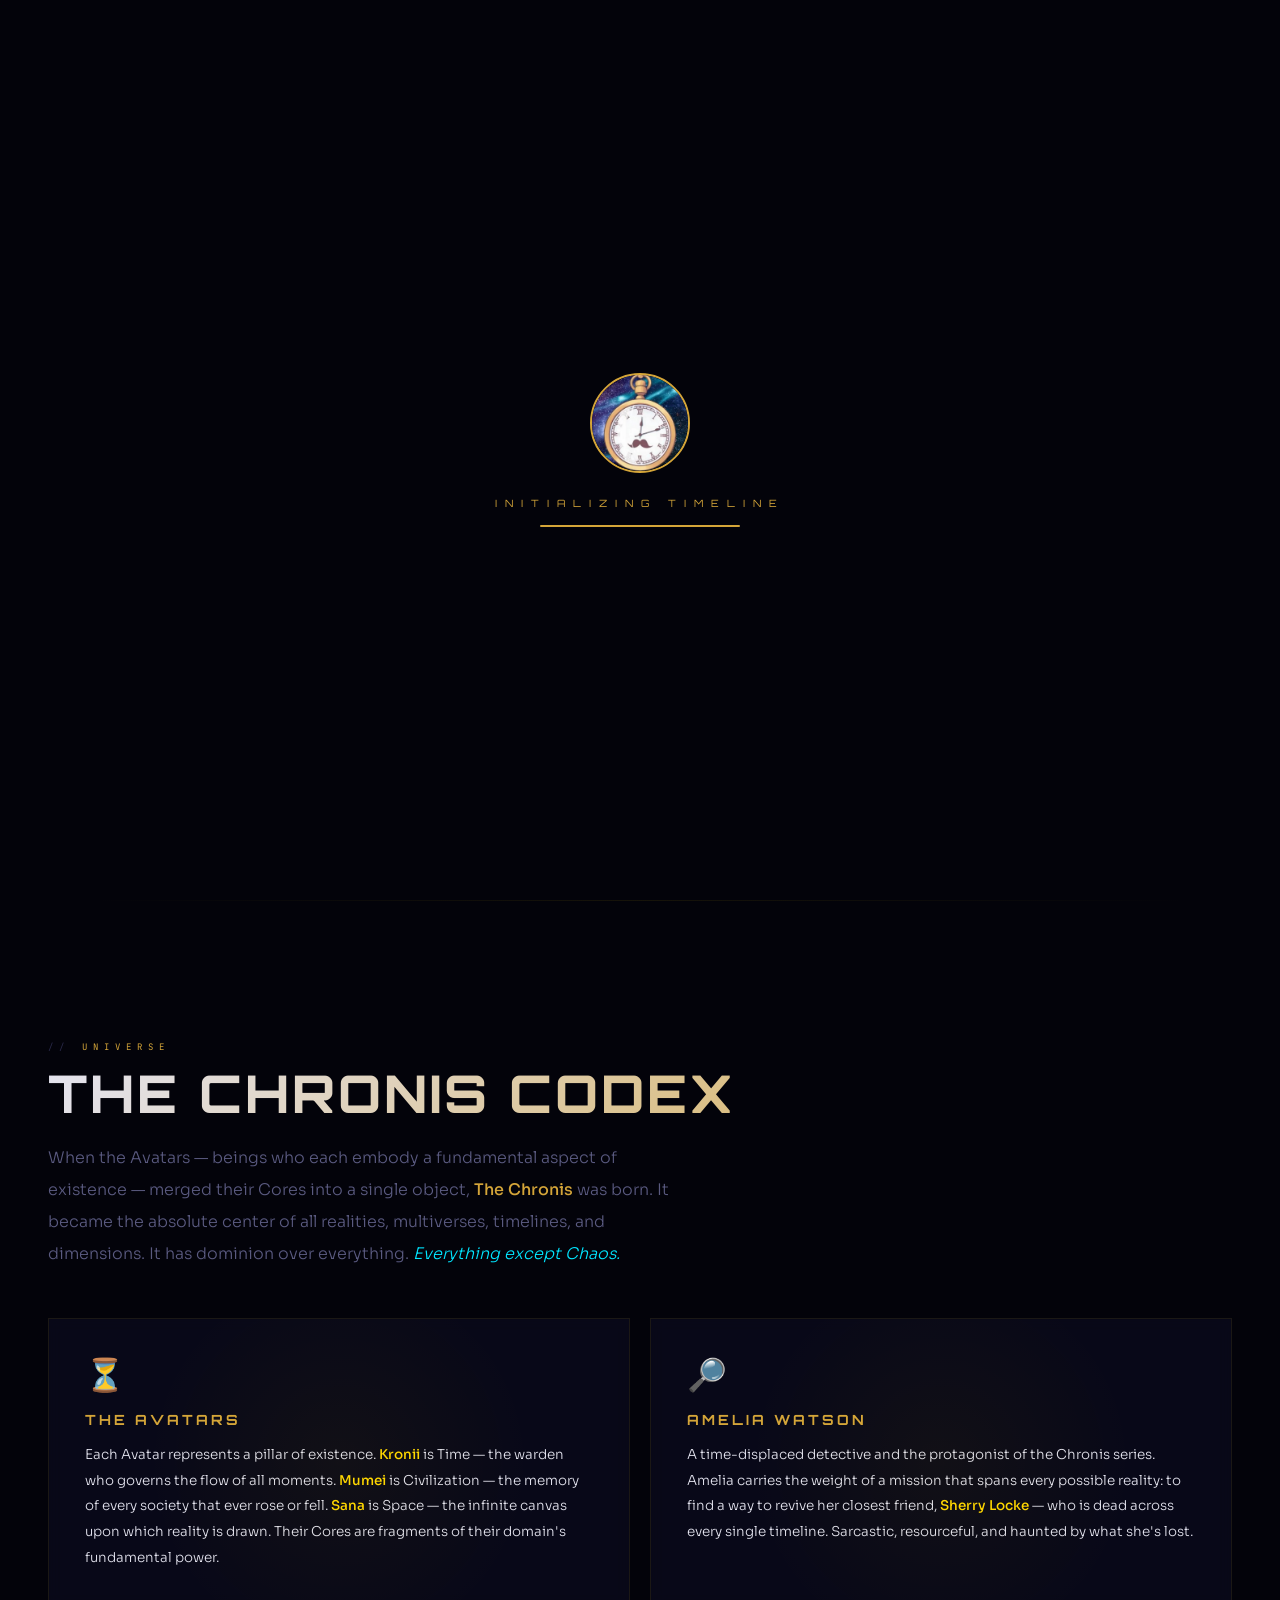
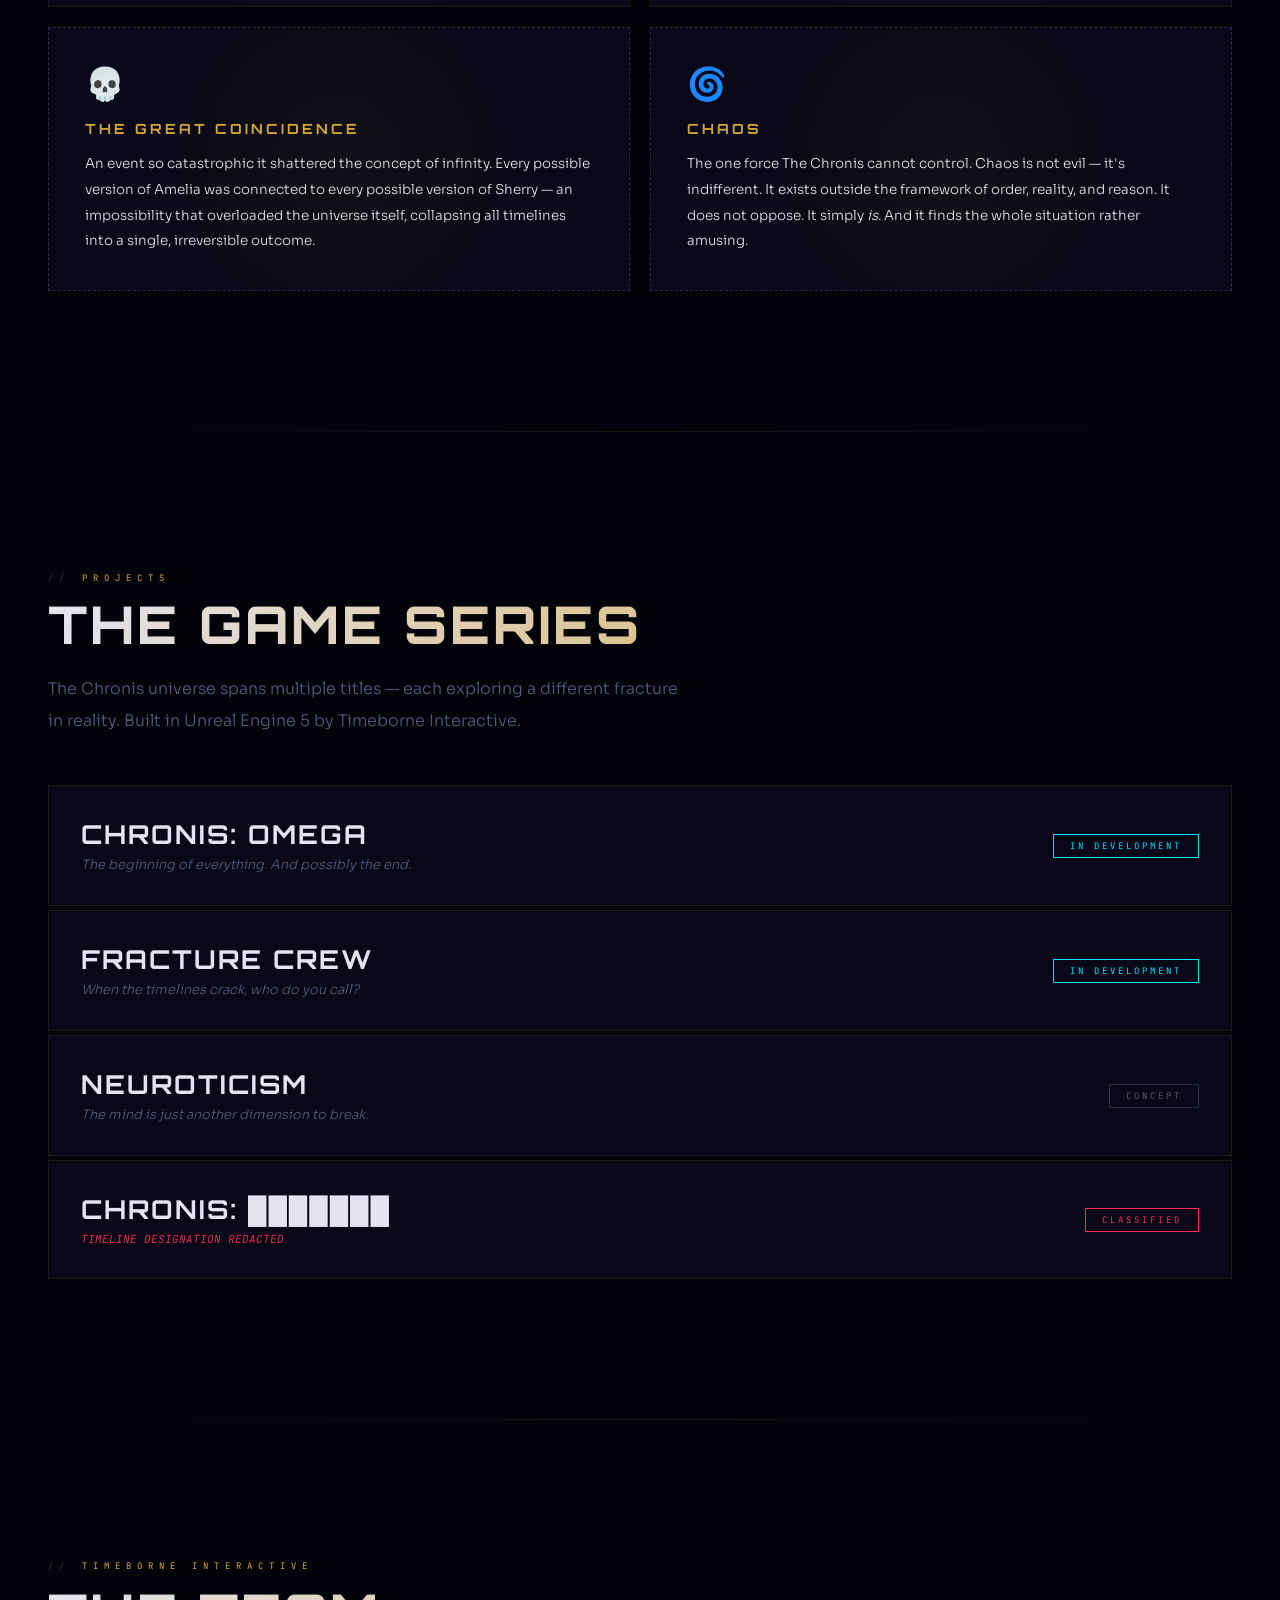
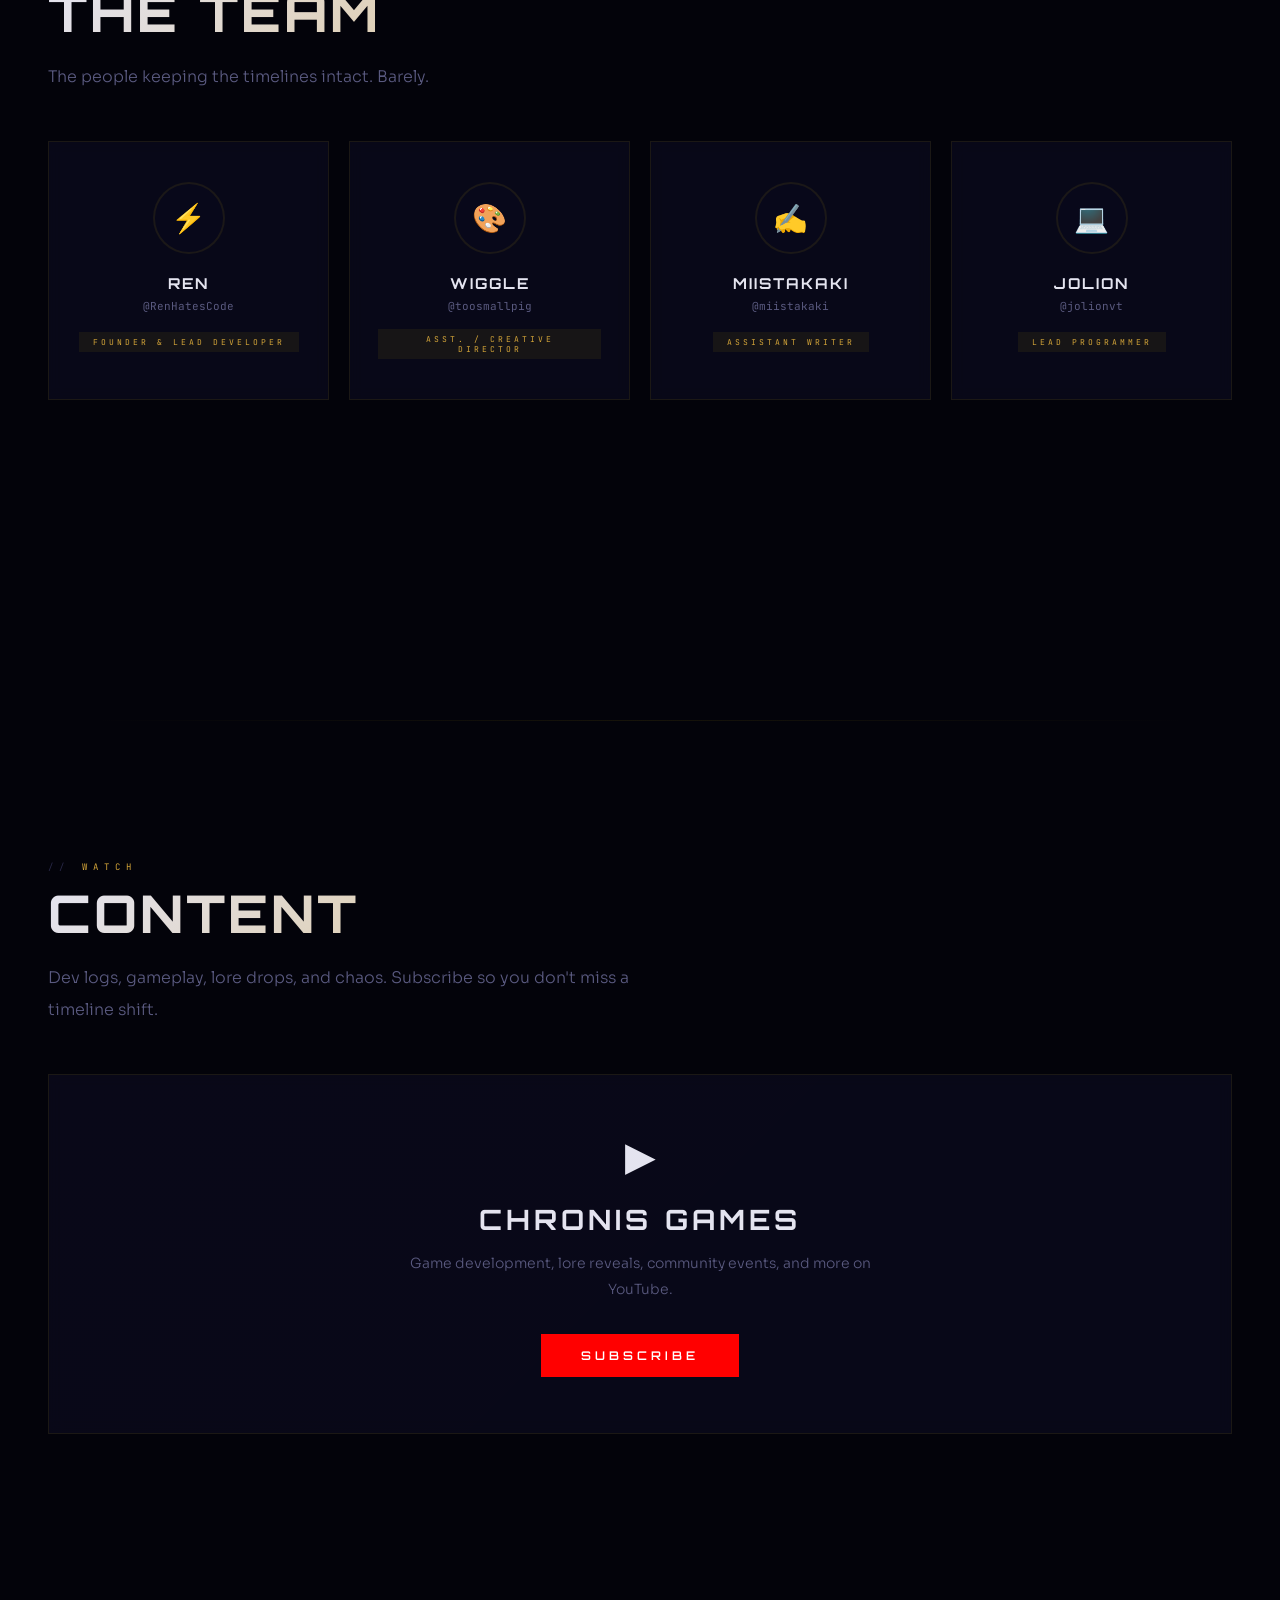
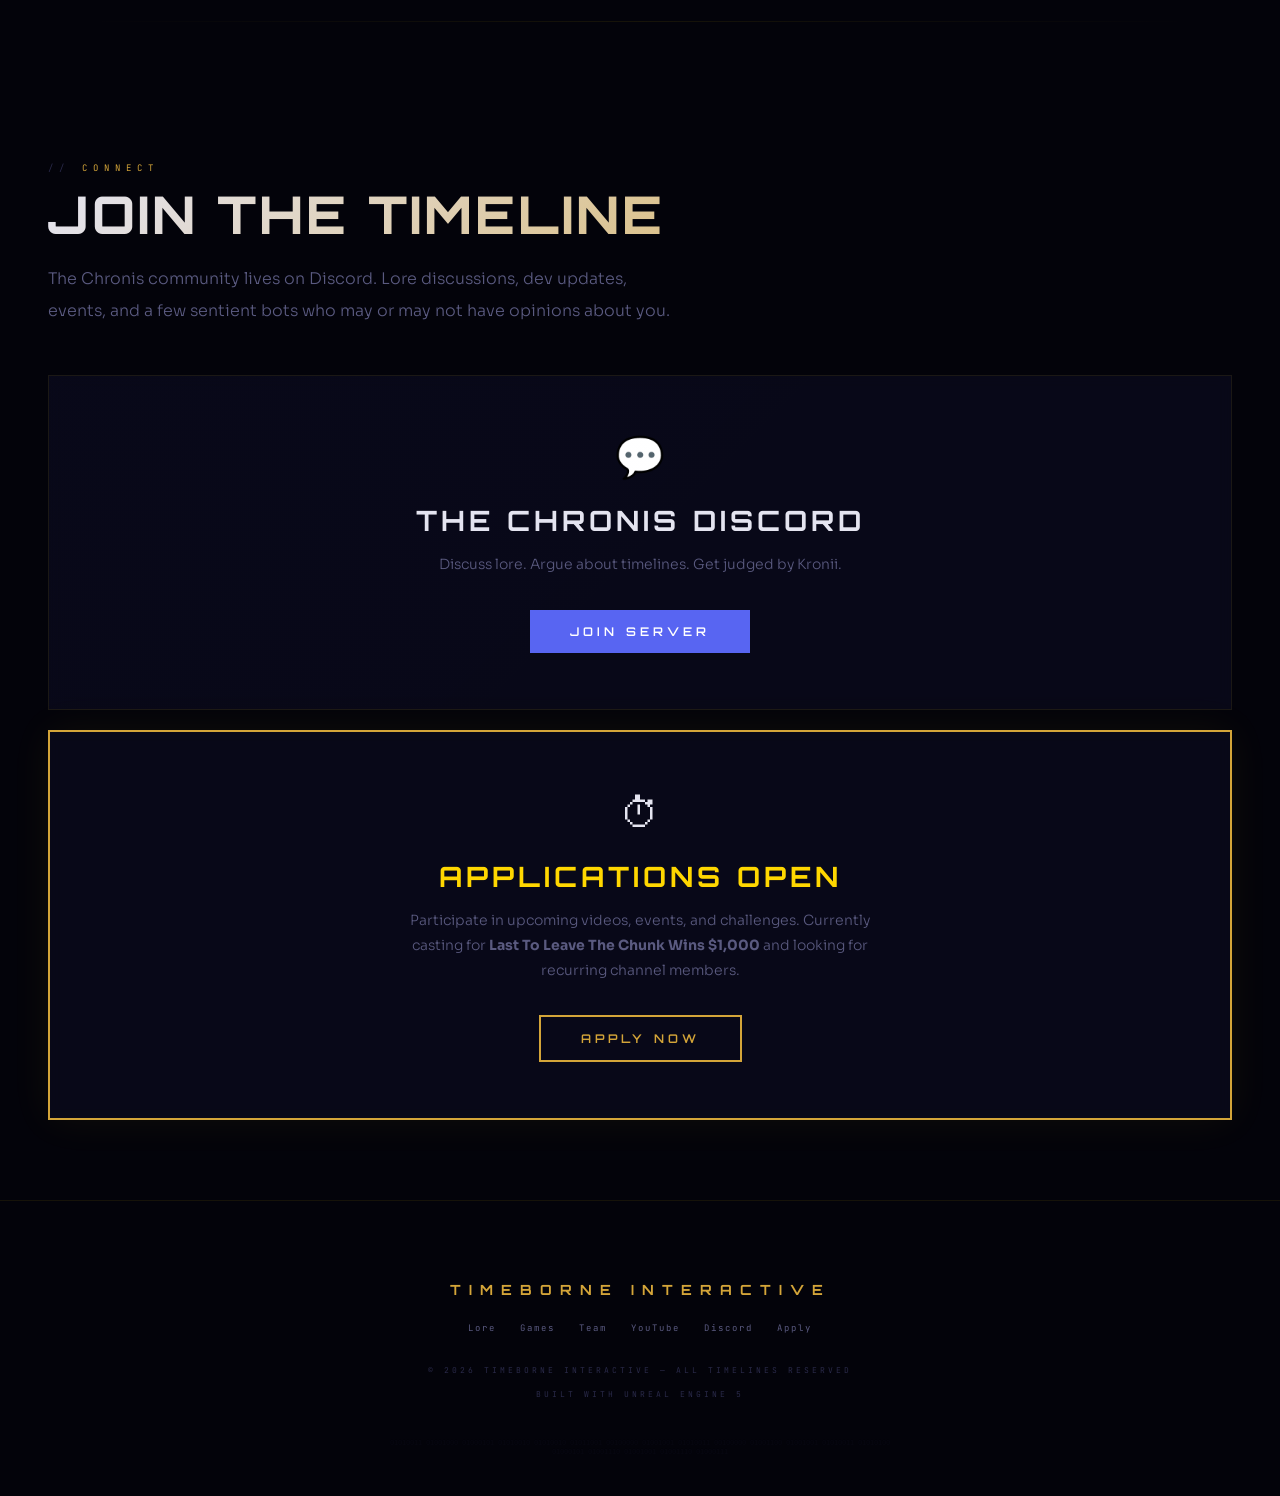
==== commit 26803a99: "Update print statement from 'Hello' to 'Goodbye'" ====
--- a/index.html
+++ b/index.html
@@ -6,1289 +6,460 @@
 <title>CHRONIS — Timeborne Interactive</title>
 <meta name="description" content="The Chronis Game Series by Timeborne Interactive. Where every timeline converges.">
 <link rel="preconnect" href="https://fonts.googleapis.com">
-<link href="https://fonts.googleapis.com/css2?family=Bebas+Neue&family=Cormorant+Garamond:ital,wght@0,300;0,400;0,600;1,300;1,400&family=Space+Mono:wght@400;700&family=Outfit:wght@200;300;400;500;600;700&display=swap" rel="stylesheet">
+<link href="https://fonts.googleapis.com/css2?family=Orbitron:wght@400;500;600;700;800;900&family=Cormorant+Garamond:ital,wght@0,300;0,400;0,600;1,300;1,400&family=JetBrains+Mono:wght@300;400;500;700&family=Sora:wght@100;200;300;400;500;600;700&display=swap" rel="stylesheet">
 <style>
-:root {
-  --bg: #050510;
-  --bg-2: #0a0a1a;
-  --surface: #0f0f20;
-  --surface-2: #16162e;
-  --border: #1e1e3a;
-  --border-light: #2a2a50;
-  --gold: #d4a539;
-  --gold-bright: #ffd700;
-  --gold-dim: #d4a53920;
-  --gold-glow: #ffd70033;
-  --cyan: #00e5ff;
-  --cyan-dim: #00e5ff15;
-  --cyan-glow: #00e5ff33;
-  --text: #e8e8f0;
-  --text-dim: #6a6a8e;
-  --text-muted: #3a3a5e;
-  --danger: #ff3366;
-  --success: #00ff88;
+:root{
+  --bg:#03030a;--bg2:#08081a;--surface:rgba(12,12,30,0.7);--surface-solid:#0c0c1e;
+  --border:rgba(255,215,0,0.08);--border-hover:rgba(255,215,0,0.25);
+  --gold:#d4a539;--gold-bright:#ffd700;--gold-dim:rgba(255,215,0,0.06);--gold-glow:rgba(255,215,0,0.15);
+  --cyan:#00e5ff;--cyan-dim:rgba(0,229,255,0.08);--cyan-glow:rgba(0,229,255,0.2);
+  --red:#ff2d55;--green:#00ff88;
+  --text:#e4e4f0;--text-dim:#5a5a80;--text-muted:#2a2a4a;
 }
-
-* { margin: 0; padding: 0; box-sizing: border-box; }
-html { scroll-behavior: smooth; }
-body {
-  background: var(--bg);
-  color: var(--text);
-  font-family: 'Outfit', sans-serif;
-  overflow-x: hidden;
-  cursor: default;
+*{margin:0;padding:0;box-sizing:border-box}
+html{scroll-behavior:smooth;scroll-snap-type:y proximity}
+body{background:var(--bg);color:var(--text);font-family:'Sora',sans-serif;overflow-x:hidden}
+::-webkit-scrollbar{width:4px}
+::-webkit-scrollbar-track{background:var(--bg)}
+::-webkit-scrollbar-thumb{background:var(--gold);border-radius:2px}
+a{color:inherit;text-decoration:none}
+
+/* ============ LOADING SCREEN ============ */
+#loader{position:fixed;inset:0;z-index:10000;background:var(--bg);display:flex;align-items:center;justify-content:center;flex-direction:column;transition:opacity 0.8s,visibility 0.8s}
+#loader.hidden{opacity:0;visibility:hidden;pointer-events:none}
+.loader-watch{width:100px;height:100px;border-radius:50%;border:2px solid var(--gold);animation:loader-spin 2s linear infinite,loader-glow 1.5s ease-in-out infinite alternate;object-fit:cover}
+@keyframes loader-spin{0%{box-shadow:0 0 0 0 var(--gold-glow)}50%{box-shadow:0 0 40px 10px var(--gold-glow)}100%{box-shadow:0 0 0 0 var(--gold-glow)}}
+@keyframes loader-glow{from{opacity:.5}to{opacity:1}}
+.loader-text{font-family:'Orbitron',sans-serif;font-size:10px;letter-spacing:8px;color:var(--gold);margin-top:24px;animation:loader-glow 1.5s ease-in-out infinite alternate}
+.loader-bar{width:200px;height:2px;background:var(--text-muted);margin-top:16px;border-radius:1px;overflow:hidden}
+.loader-fill{height:100%;background:var(--gold);width:0;animation:loader-progress 2.5s ease-out forwards}
+@keyframes loader-progress{to{width:100%}}
+
+/* ============ CUSTOM CURSOR ============ */
+.cursor-dot{position:fixed;width:6px;height:6px;background:var(--gold);border-radius:50%;pointer-events:none;z-index:9999;transition:transform .1s;mix-blend-mode:difference}
+.cursor-ring{position:fixed;width:36px;height:36px;border:1px solid var(--gold);border-radius:50%;pointer-events:none;z-index:9998;transition:transform .15s ease-out,width .2s,height .2s,border-color .2s;transform:translate(-50%,-50%)}
+.cursor-ring.hover{width:50px;height:50px;border-color:var(--cyan)}
+@media(max-width:768px){.cursor-dot,.cursor-ring{display:none}}
+
+/* ============ CANVAS BG ============ */
+#bgCanvas{position:fixed;inset:0;z-index:0;pointer-events:none}
+
+/* ============ GRAIN & SCANLINES ============ */
+.grain{position:fixed;inset:0;pointer-events:none;z-index:997;opacity:.025;background-image:url("data:image/svg+xml,%3Csvg viewBox='0 0 256 256' xmlns='http://www.w3.org/2000/svg'%3E%3Cfilter id='n'%3E%3CfeTurbulence type='fractalNoise' baseFrequency='.85' numOctaves='4' stitchTiles='stitch'/%3E%3C/filter%3E%3Crect width='100%25' height='100%25' filter='url(%23n)'/%3E%3C/svg%3E")}
+.scanlines{position:fixed;inset:0;pointer-events:none;z-index:998;background:repeating-linear-gradient(0deg,transparent,transparent 2px,rgba(0,0,0,.02) 2px,rgba(0,0,0,.02) 4px)}
+
+/* ============ NAV ============ */
+nav{position:fixed;top:0;left:0;right:0;z-index:100;padding:0 48px;height:64px;display:flex;align-items:center;justify-content:space-between;background:rgba(3,3,10,0);backdrop-filter:blur(0px);transition:all .5s}
+nav.scrolled{background:rgba(3,3,10,.9);backdrop-filter:blur(20px);border-bottom:1px solid var(--border)}
+.nav-logo{font-family:'Orbitron',sans-serif;font-size:16px;font-weight:700;letter-spacing:6px;color:var(--gold-bright);display:flex;align-items:center;gap:12px}
+.nav-logo img{width:28px;height:28px;border-radius:50%;border:1px solid var(--gold);object-fit:cover}
+.nav-links{display:flex;gap:28px;list-style:none}
+.nav-links a{font-family:'JetBrains Mono',monospace;font-size:10px;letter-spacing:3px;text-transform:uppercase;color:var(--text-dim);transition:color .3s;position:relative;padding:4px 0}
+.nav-links a:hover{color:var(--gold)}
+.nav-links a::after{content:'';position:absolute;bottom:0;left:0;width:0;height:1px;background:linear-gradient(90deg,var(--gold),var(--cyan));transition:width .3s}
+.nav-links a:hover::after{width:100%}
+.nav-cta{font-family:'Orbitron',sans-serif;font-size:9px;letter-spacing:3px;padding:8px 20px;border:1px solid var(--gold);color:var(--gold);transition:all .3s;cursor:pointer;background:none}
+.nav-cta:hover{background:var(--gold);color:var(--bg)}
+.menu-btn{display:none;background:none;border:1px solid var(--border);color:var(--text);padding:8px 14px;font-family:'JetBrains Mono',monospace;font-size:10px;letter-spacing:2px;cursor:pointer}
+@media(max-width:900px){
+  .nav-links,.nav-cta{display:none}
+  .nav-links.open{display:flex;flex-direction:column;position:absolute;top:64px;left:0;right:0;background:rgba(3,3,10,.97);backdrop-filter:blur(20px);padding:24px 48px;gap:20px;border-bottom:1px solid var(--border)}
+  .menu-btn{display:block}
+  nav{padding:0 20px}
 }
 
-/* Custom scrollbar */
-::-webkit-scrollbar { width: 6px; }
-::-webkit-scrollbar-track { background: var(--bg); }
-::-webkit-scrollbar-thumb { background: var(--gold); border-radius: 3px; }
-
-/* ===== NAVIGATION ===== */
-nav {
-  position: fixed;
-  top: 0;
-  left: 0;
-  right: 0;
-  z-index: 100;
-  padding: 0 40px;
-  height: 60px;
-  display: flex;
-  align-items: center;
-  justify-content: space-between;
-  background: rgba(5, 5, 16, 0.85);
-  backdrop-filter: blur(20px);
-  border-bottom: 1px solid transparent;
-  transition: border-color 0.5s, background 0.5s;
-}
-
-nav.scrolled { border-bottom-color: var(--border); }
-
-.nav-logo {
-  font-family: 'Bebas Neue', sans-serif;
-  font-size: 22px;
-  letter-spacing: 6px;
-  color: var(--gold);
-  text-decoration: none;
-  display: flex;
-  align-items: center;
-  gap: 10px;
-}
-
-.nav-logo img {
-  width: 30px;
-  height: 30px;
-  border-radius: 50%;
-  object-fit: cover;
-}
-
-.nav-links {
-  display: flex;
-  gap: 32px;
-  list-style: none;
-}
-
-.nav-links a {
-  font-family: 'Space Mono', monospace;
-  font-size: 10px;
-  letter-spacing: 3px;
-  text-transform: uppercase;
-  color: var(--text-dim);
-  text-decoration: none;
-  transition: color 0.3s;
-  position: relative;
-}
-
-.nav-links a:hover { color: var(--gold); }
-
-.nav-links a::after {
-  content: '';
-  position: absolute;
-  bottom: -4px;
-  left: 0;
-  width: 0;
-  height: 1px;
-  background: var(--gold);
-  transition: width 0.3s;
-}
-
-.nav-links a:hover::after { width: 100%; }
-
-.nav-menu-btn {
-  display: none;
-  background: none;
-  border: 1px solid var(--border);
-  color: var(--text);
-  padding: 8px 12px;
-  font-family: 'Space Mono', monospace;
-  font-size: 10px;
-  letter-spacing: 2px;
-  cursor: pointer;
-}
-
-@media (max-width: 768px) {
-  .nav-links { display: none; }
-  .nav-links.open {
-    display: flex;
-    flex-direction: column;
-    position: absolute;
-    top: 60px;
-    left: 0;
-    right: 0;
-    background: rgba(5, 5, 16, 0.95);
-    backdrop-filter: blur(20px);
-    padding: 20px 40px;
-    gap: 20px;
-    border-bottom: 1px solid var(--border);
-  }
-  .nav-menu-btn { display: block; }
-  nav { padding: 0 20px; }
-}
-
-/* ===== HERO SECTION ===== */
-#hero {
-  min-height: 100vh;
-  display: flex;
-  flex-direction: column;
-  align-items: center;
-  justify-content: center;
-  position: relative;
-  overflow: hidden;
-}
-
-.star-field {
-  position: absolute;
-  inset: 0;
-  overflow: hidden;
-}
-
-.star {
-  position: absolute;
-  width: 2px;
-  height: 2px;
-  background: white;
-  border-radius: 50%;
-  animation: twinkle var(--dur) ease-in-out infinite;
-}
-
-@keyframes twinkle {
-  0%, 100% { opacity: var(--min-o, 0.1); }
-  50% { opacity: var(--max-o, 0.8); }
-}
-
-.hero-glow {
-  position: absolute;
-  width: 600px;
-  height: 600px;
-  border-radius: 50%;
-  background: radial-gradient(circle, var(--gold-glow) 0%, transparent 70%);
-  top: 50%;
-  left: 50%;
-  transform: translate(-50%, -50%);
-  animation: glow-pulse 4s ease-in-out infinite;
-  pointer-events: none;
-}
-
-@keyframes glow-pulse {
-  0%, 100% { opacity: 0.3; transform: translate(-50%, -50%) scale(1); }
-  50% { opacity: 0.6; transform: translate(-50%, -50%) scale(1.1); }
-}
-
-.hero-content {
-  text-align: center;
-  position: relative;
-  z-index: 2;
-  opacity: 0;
-  animation: hero-reveal 2s 0.5s forwards;
-}
-
-@keyframes hero-reveal {
-  0% { opacity: 0; transform: translateY(30px); }
-  100% { opacity: 1; transform: translateY(0); }
-}
-
-.hero-watch {
-  width: 160px;
-  height: 160px;
-  border-radius: 50%;
-  object-fit: cover;
-  margin-bottom: 40px;
-  border: 2px solid var(--gold);
-  box-shadow: 0 0 40px var(--gold-dim), 0 0 80px var(--gold-dim);
-  animation: watch-float 6s ease-in-out infinite;
-}
-
-@keyframes watch-float {
-  0%, 100% { transform: translateY(0); }
-  50% { transform: translateY(-12px); }
-}
-
-.hero-title {
-  font-family: 'Bebas Neue', sans-serif;
-  font-size: clamp(60px, 12vw, 120px);
-  letter-spacing: 12px;
-  line-height: 0.9;
-  color: var(--gold-bright);
-  text-shadow: 0 0 40px var(--gold-dim);
-  margin-bottom: 16px;
-}
-
-.hero-sub {
-  font-family: 'Cormorant Garamond', serif;
-  font-size: clamp(16px, 3vw, 22px);
-  font-weight: 300;
-  font-style: italic;
-  color: var(--text-dim);
-  letter-spacing: 4px;
-  margin-bottom: 8px;
-}
-
-.hero-studio {
-  font-family: 'Space Mono', monospace;
-  font-size: 10px;
-  letter-spacing: 6px;
-  color: var(--text-muted);
-  margin-top: 32px;
-}
-
-.hero-scroll {
-  position: absolute;
-  bottom: 40px;
-  left: 50%;
-  transform: translateX(-50%);
-  display: flex;
-  flex-direction: column;
-  align-items: center;
-  gap: 8px;
-  opacity: 0;
-  animation: hero-reveal 1s 2s forwards;
-}
-
-.hero-scroll span {
-  font-family: 'Space Mono', monospace;
-  font-size: 9px;
-  letter-spacing: 4px;
-  color: var(--text-muted);
-}
-
-.scroll-line {
-  width: 1px;
-  height: 40px;
-  background: linear-gradient(to bottom, var(--gold), transparent);
-  animation: scroll-pulse 2s ease-in-out infinite;
-}
-
-@keyframes scroll-pulse {
-  0%, 100% { opacity: 0.3; height: 40px; }
-  50% { opacity: 1; height: 55px; }
-}
-
-/* ===== SECTION COMMON ===== */
-section {
-  padding: 120px 40px;
-  max-width: 1100px;
-  margin: 0 auto;
-  position: relative;
-}
-
-@media (max-width: 768px) { section { padding: 80px 20px; } }
-
-.section-tag {
-  font-family: 'Space Mono', monospace;
-  font-size: 10px;
-  letter-spacing: 5px;
-  color: var(--gold);
-  text-transform: uppercase;
-  margin-bottom: 16px;
-  display: flex;
-  align-items: center;
-  gap: 12px;
-}
-
-.section-tag::before {
-  content: '';
-  width: 30px;
-  height: 1px;
-  background: var(--gold);
-}
-
-.section-title {
-  font-family: 'Bebas Neue', sans-serif;
-  font-size: clamp(36px, 6vw, 56px);
-  letter-spacing: 4px;
-  margin-bottom: 32px;
-  line-height: 1;
-}
-
-.section-body {
-  font-weight: 300;
-  font-size: 16px;
-  line-height: 1.9;
-  color: var(--text);
-  max-width: 700px;
-}
-
-.section-body strong { color: var(--gold); font-weight: 500; }
-.section-body em { color: var(--cyan); font-style: italic; }
-
-/* Reveal animation */
-.reveal {
-  opacity: 0;
-  transform: translateY(40px);
-  transition: opacity 0.8s, transform 0.8s;
-}
-
-.reveal.visible {
-  opacity: 1;
-  transform: translateY(0);
-}
-
-/* ===== LORE SECTION ===== */
-.lore-grid {
-  display: grid;
-  grid-template-columns: 1fr 1fr;
-  gap: 24px;
-  margin-top: 48px;
-}
-
-@media (max-width: 768px) { .lore-grid { grid-template-columns: 1fr; } }
-
-.lore-card {
-  background: var(--surface);
-  border: 1px solid var(--border);
-  padding: 32px;
-  position: relative;
-  overflow: hidden;
-  transition: border-color 0.4s, transform 0.3s;
-}
-
-.lore-card:hover {
-  border-color: var(--gold);
-  transform: translateY(-4px);
-}
-
-.lore-card::before {
-  content: '';
-  position: absolute;
-  top: 0; left: 0;
-  width: 100%;
-  height: 2px;
-  background: linear-gradient(90deg, var(--gold), transparent);
-  opacity: 0;
-  transition: opacity 0.4s;
-}
-
-.lore-card:hover::before { opacity: 1; }
-
-.lore-card .icon {
-  font-size: 28px;
-  margin-bottom: 16px;
-}
-
-.lore-card h3 {
-  font-family: 'Bebas Neue', sans-serif;
-  font-size: 22px;
-  letter-spacing: 3px;
-  color: var(--gold);
-  margin-bottom: 12px;
-}
-
-.lore-card p {
-  font-size: 14px;
-  font-weight: 300;
-  line-height: 1.8;
-  color: var(--text);
-}
-
-.lore-card.secret-card {
-  cursor: pointer;
-  border-style: dashed;
-  border-color: var(--text-muted);
-}
-
-.lore-card.secret-card:hover { border-color: var(--danger); }
-
-.lore-card.secret-card .hidden-text {
-  display: none;
-  margin-top: 12px;
-  color: var(--danger);
-  font-family: 'Space Mono', monospace;
-  font-size: 12px;
-  line-height: 1.6;
-  animation: glitch-reveal 0.3s;
-}
-
-.lore-card.secret-card.revealed .hidden-text { display: block; }
-
-@keyframes glitch-reveal {
-  0% { opacity: 0; transform: translateX(-5px); }
-  25% { transform: translateX(3px); }
-  50% { transform: translateX(-2px); }
-  100% { opacity: 1; transform: translateX(0); }
-}
-
-/* Full-width lore card */
-.lore-full {
-  grid-column: 1 / -1;
-}
-
-/* ===== GAMES SECTION ===== */
-.games-list {
-  display: flex;
-  flex-direction: column;
-  gap: 2px;
-  margin-top: 48px;
-}
-
-.game-item {
-  display: flex;
-  align-items: center;
-  justify-content: space-between;
-  padding: 28px 32px;
-  background: var(--surface);
-  border: 1px solid var(--border);
-  transition: all 0.3s;
-  cursor: default;
-}
-
-.game-item:hover {
-  background: var(--surface-2);
-  border-color: var(--gold);
-  padding-left: 40px;
-}
-
-.game-item .game-name {
-  font-family: 'Bebas Neue', sans-serif;
-  font-size: 28px;
-  letter-spacing: 3px;
-  transition: color 0.3s;
-}
-
-.game-item:hover .game-name { color: var(--gold); }
-
-.game-item .game-status {
-  font-family: 'Space Mono', monospace;
-  font-size: 10px;
-  letter-spacing: 2px;
-  padding: 4px 14px;
-  border: 1px solid;
-}
-
-.status-dev {
-  color: var(--cyan);
-  border-color: var(--cyan) !important;
-}
-
-.status-concept {
-  color: var(--text-dim);
-  border-color: var(--text-muted) !important;
-}
-
-.status-classified {
-  color: var(--danger);
-  border-color: var(--danger) !important;
-  animation: classified-blink 2s infinite;
-}
-
-@keyframes classified-blink {
-  0%, 90%, 100% { opacity: 1; }
-  95% { opacity: 0.3; }
-}
-
-.game-item .game-desc {
-  font-size: 13px;
-  color: var(--text-dim);
-  font-weight: 300;
-  margin-top: 4px;
-}
-
-.game-info { flex: 1; }
-
-/* ===== TEAM SECTION ===== */
-.team-grid {
-  display: grid;
-  grid-template-columns: repeat(auto-fit, minmax(220px, 1fr));
-  gap: 20px;
-  margin-top: 48px;
-}
-
-.team-card {
-  background: var(--surface);
-  border: 1px solid var(--border);
-  padding: 36px 24px;
-  text-align: center;
-  position: relative;
-  transition: border-color 0.3s, transform 0.3s;
-}
-
-.team-card:hover {
-  border-color: var(--gold);
-  transform: translateY(-4px);
-}
-
-.team-avatar {
-  width: 64px;
-  height: 64px;
-  border-radius: 50%;
-  background: var(--surface-2);
-  border: 2px solid var(--border);
-  display: flex;
-  align-items: center;
-  justify-content: center;
-  margin: 0 auto 20px;
-  font-size: 24px;
-}
-
-.team-card:hover .team-avatar { border-color: var(--gold); }
-
-.team-name {
-  font-family: 'Bebas Neue', sans-serif;
-  font-size: 22px;
-  letter-spacing: 2px;
-  margin-bottom: 4px;
-}
-
-.team-handle {
-  font-family: 'Space Mono', monospace;
-  font-size: 11px;
-  color: var(--text-dim);
-  margin-bottom: 12px;
-}
-
-.team-role {
-  font-family: 'Space Mono', monospace;
-  font-size: 9px;
-  letter-spacing: 3px;
-  text-transform: uppercase;
-  color: var(--gold);
-  background: var(--gold-dim);
-  padding: 4px 12px;
-  display: inline-block;
-}
-
-/* ===== CONTENT SECTION ===== */
-.yt-banner {
-  margin-top: 48px;
-  background: var(--surface);
-  border: 1px solid var(--border);
-  padding: 48px;
-  text-align: center;
-  position: relative;
-  overflow: hidden;
-  transition: border-color 0.3s;
-}
-
-.yt-banner:hover { border-color: var(--danger); }
-
-.yt-banner::before {
-  content: '';
-  position: absolute;
-  inset: 0;
-  background: linear-gradient(135deg, #ff000011, #ff336611, transparent);
-  pointer-events: none;
-}
-
-.yt-icon {
-  font-size: 48px;
-  margin-bottom: 20px;
-}
-
-.yt-banner h3 {
-  font-family: 'Bebas Neue', sans-serif;
-  font-size: 32px;
-  letter-spacing: 4px;
-  margin-bottom: 12px;
-}
-
-.yt-banner p {
-  font-size: 14px;
-  color: var(--text-dim);
-  font-weight: 300;
-  margin-bottom: 28px;
-}
-
-.yt-btn {
-  display: inline-block;
-  font-family: 'Bebas Neue', sans-serif;
-  font-size: 18px;
-  letter-spacing: 4px;
-  padding: 14px 40px;
-  background: #ff0000;
-  color: white;
-  text-decoration: none;
-  transition: all 0.3s;
-  position: relative;
-  z-index: 1;
-}
-
-.yt-btn:hover {
-  background: #cc0000;
-  transform: translateY(-2px);
-  box-shadow: 0 8px 30px rgba(255, 0, 0, 0.2);
-}
-
-/* ===== COMMUNITY SECTION ===== */
-.discord-banner {
-  margin-top: 48px;
-  background: var(--surface);
-  border: 1px solid var(--border);
-  padding: 48px;
-  text-align: center;
-  position: relative;
-  overflow: hidden;
-  transition: border-color 0.3s;
-}
-
-.discord-banner:hover { border-color: #5865F2; }
-
-.discord-banner::before {
-  content: '';
-  position: absolute;
-  inset: 0;
-  background: linear-gradient(135deg, #5865F211, #5865F222, transparent);
-  pointer-events: none;
-}
-
-.discord-icon { font-size: 48px; margin-bottom: 20px; }
-
-.discord-banner h3 {
-  font-family: 'Bebas Neue', sans-serif;
-  font-size: 32px;
-  letter-spacing: 4px;
-  margin-bottom: 12px;
-}
-
-.discord-banner p {
-  font-size: 14px;
-  color: var(--text-dim);
-  font-weight: 300;
-  margin-bottom: 28px;
-}
-
-.discord-btn {
-  display: inline-block;
-  font-family: 'Bebas Neue', sans-serif;
-  font-size: 18px;
-  letter-spacing: 4px;
-  padding: 14px 40px;
-  background: #5865F2;
-  color: white;
-  text-decoration: none;
-  transition: all 0.3s;
-  position: relative;
-  z-index: 1;
-}
-
-.discord-btn:hover {
-  background: #4752C4;
-  transform: translateY(-2px);
-  box-shadow: 0 8px 30px rgba(88, 101, 242, 0.2);
-}
-
-/* ===== APPLY SECTION ===== */
-.apply-banner {
-  margin-top: 48px;
-  background: var(--surface);
-  border: 2px solid var(--gold);
-  padding: 48px;
-  text-align: center;
-  position: relative;
-  overflow: hidden;
-  box-shadow: 0 0 40px var(--gold-dim);
-}
-
-.apply-banner h3 {
-  font-family: 'Bebas Neue', sans-serif;
-  font-size: 36px;
-  letter-spacing: 4px;
-  color: var(--gold-bright);
-  margin-bottom: 12px;
-}
-
-.apply-banner p {
-  font-size: 14px;
-  color: var(--text-dim);
-  font-weight: 300;
-  margin-bottom: 28px;
-  max-width: 500px;
-  margin-left: auto;
-  margin-right: auto;
-  line-height: 1.7;
-}
-
-.apply-btn {
-  display: inline-block;
-  font-family: 'Bebas Neue', sans-serif;
-  font-size: 20px;
-  letter-spacing: 4px;
-  padding: 16px 48px;
-  border: 2px solid var(--gold);
-  color: var(--gold);
-  text-decoration: none;
-  transition: all 0.3s;
-  position: relative;
-  overflow: hidden;
-}
-
-.apply-btn::before {
-  content: '';
-  position: absolute;
-  inset: 0;
-  background: var(--gold);
-  transform: translateX(-101%);
-  transition: transform 0.3s;
-}
-
-.apply-btn:hover::before { transform: translateX(0); }
-.apply-btn:hover { color: var(--bg); }
-.apply-btn span { position: relative; z-index: 1; }
-
-/* ===== DIVIDERS ===== */
-.section-divider {
-  max-width: 1100px;
-  margin: 0 auto;
-  padding: 0 40px;
-}
-
-.section-divider .line {
-  height: 1px;
-  background: linear-gradient(90deg, transparent, var(--border), transparent);
-}
-
-/* ===== FOOTER ===== */
-footer {
-  padding: 60px 40px;
-  text-align: center;
-  position: relative;
-  border-top: 1px solid var(--border);
-  margin-top: 80px;
-}
-
-.footer-logo {
-  font-family: 'Bebas Neue', sans-serif;
-  font-size: 18px;
-  letter-spacing: 8px;
-  color: var(--gold);
-  margin-bottom: 16px;
-}
-
-.footer-text {
-  font-family: 'Space Mono', monospace;
-  font-size: 9px;
-  letter-spacing: 3px;
-  color: var(--text-muted);
-  line-height: 2.5;
-}
-
-.footer-binary {
-  font-family: 'Space Mono', monospace;
-  font-size: 8px;
-  color: var(--text-muted);
-  opacity: 0.15;
-  margin-top: 24px;
-  word-break: break-all;
-  max-width: 600px;
-  margin-left: auto;
-  margin-right: auto;
-  cursor: default;
-  user-select: all;
-  transition: opacity 0.5s;
-}
-
-.footer-binary:hover { opacity: 0.4; }
-
-/* ===== ARG: CLASSIFIED OVERLAY ===== */
-.classified-overlay {
-  display: none;
-  position: fixed;
-  inset: 0;
-  z-index: 9999;
-  background: rgba(0, 0, 0, 0.95);
-  align-items: center;
-  justify-content: center;
-  flex-direction: column;
-  padding: 40px;
-}
-
-.classified-overlay.active { display: flex; }
-
-.classified-terminal {
-  max-width: 600px;
-  width: 100%;
-  background: #0a0a0a;
-  border: 1px solid #333;
-  padding: 32px;
-  font-family: 'Space Mono', monospace;
-  position: relative;
-}
-
-.classified-terminal::before {
-  content: 'CHRONIS://CLASSIFIED';
-  position: absolute;
-  top: -10px;
-  left: 12px;
-  background: #0a0a0a;
-  padding: 0 8px;
-  font-size: 10px;
-  color: var(--danger);
-  letter-spacing: 2px;
-}
-
-.terminal-line {
-  font-size: 12px;
-  line-height: 2;
-  color: #00ff41;
-  opacity: 0;
-  animation: type-line 0.3s forwards;
-}
-
-.terminal-line.red { color: var(--danger); }
-.terminal-line.gold { color: var(--gold); }
-.terminal-line.dim { color: #555; }
-
-@keyframes type-line {
-  from { opacity: 0; transform: translateX(-5px); }
-  to { opacity: 1; transform: translateX(0); }
-}
-
-.classified-close {
-  margin-top: 20px;
-  font-family: 'Space Mono', monospace;
-  font-size: 10px;
-  letter-spacing: 2px;
-  color: var(--text-muted);
-  background: none;
-  border: 1px solid var(--text-muted);
-  padding: 8px 20px;
-  cursor: pointer;
-  transition: all 0.3s;
-}
-
-.classified-close:hover {
-  color: var(--text);
-  border-color: var(--text);
-}
-
-/* ===== GRAIN OVERLAY ===== */
-.grain {
-  position: fixed;
-  inset: 0;
-  pointer-events: none;
-  z-index: 999;
-  opacity: 0.03;
-  background-image: url("data:image/svg+xml,%3Csvg viewBox='0 0 256 256' xmlns='http://www.w3.org/2000/svg'%3E%3Cfilter id='noise'%3E%3CfeTurbulence type='fractalNoise' baseFrequency='0.9' numOctaves='4' stitchTiles='stitch'/%3E%3C/filter%3E%3Crect width='100%25' height='100%25' filter='url(%23noise)' opacity='1'/%3E%3C/svg%3E");
-}
-
-/* ===== COSMIC DIVIDER ===== */
-.cosmic-break {
-  text-align: center;
-  padding: 40px 0;
-  position: relative;
-}
-
-.cosmic-break::before {
-  content: '⟐';
-  color: var(--gold);
-  font-size: 18px;
-}
-
-/* ===== SCANLINES ===== */
-.scanlines {
-  position: fixed;
-  inset: 0;
-  pointer-events: none;
-  z-index: 998;
-  background: repeating-linear-gradient(
-    0deg,
-    transparent,
-    transparent 2px,
-    rgba(0, 0, 0, 0.015) 2px,
-    rgba(0, 0, 0, 0.015) 4px
-  );
-}
+/* ============ PAGES/SECTIONS ============ */
+.page{min-height:100vh;position:relative;z-index:1;display:flex;align-items:center;padding:120px 48px}
+@media(max-width:768px){.page{padding:100px 20px}}
+.page-inner{max-width:1200px;margin:0 auto;width:100%}
+
+/* ============ HERO ============ */
+#hero{justify-content:center;text-align:center;overflow:hidden}
+.hero-badge{display:inline-flex;align-items:center;gap:8px;font-family:'JetBrains Mono',monospace;font-size:9px;letter-spacing:5px;color:var(--cyan);border:1px solid var(--cyan-dim);padding:6px 20px;margin-bottom:40px;opacity:0;animation:fadeUp .8s .8s forwards;text-transform:uppercase;backdrop-filter:blur(4px);background:var(--cyan-dim)}
+.hero-badge .dot{width:6px;height:6px;background:var(--cyan);border-radius:50%;animation:pulse-dot 2s infinite}
+@keyframes pulse-dot{0%,100%{opacity:.3;transform:scale(.8)}50%{opacity:1;transform:scale(1.2)}}
+.hero-watch-wrap{position:relative;display:inline-block;margin-bottom:48px;opacity:0;animation:fadeUp 1s .3s forwards}
+.hero-watch{width:180px;height:180px;border-radius:50%;object-fit:cover;border:2px solid var(--gold);position:relative;z-index:2;animation:float 6s ease-in-out infinite}
+.hero-watch-ring{position:absolute;inset:-20px;border-radius:50%;border:1px solid var(--gold-dim);animation:ring-rotate 20s linear infinite}
+.hero-watch-ring2{position:absolute;inset:-40px;border-radius:50%;border:1px dashed var(--border);animation:ring-rotate 30s linear infinite reverse}
+.hero-watch-glow{position:absolute;inset:-60px;border-radius:50%;background:radial-gradient(circle,var(--gold-glow),transparent 70%);animation:glow-breathe 4s ease-in-out infinite;z-index:0}
+@keyframes ring-rotate{to{transform:rotate(360deg)}}
+@keyframes float{0%,100%{transform:translateY(0)}50%{transform:translateY(-14px)}}
+@keyframes glow-breathe{0%,100%{opacity:.3;transform:scale(1)}50%{opacity:.7;transform:scale(1.08)}}
+.hero-title{font-family:'Orbitron',sans-serif;font-size:clamp(50px,11vw,110px);font-weight:900;letter-spacing:12px;color:var(--gold-bright);line-height:.9;margin-bottom:16px;opacity:0;animation:fadeUp 1s .6s forwards;text-shadow:0 0 60px var(--gold-dim);position:relative}
+.hero-title-glitch{position:absolute;inset:0;color:var(--cyan);opacity:0;animation:glitch 8s infinite}
+@keyframes glitch{0%,94%,100%{opacity:0;clip-path:inset(0 0 100% 0)}95%{opacity:.4;clip-path:inset(30% 0 40% 0);transform:translate(-3px)}96%{opacity:.4;clip-path:inset(60% 0 10% 0);transform:translate(3px)}97%{opacity:0}}
+.hero-sub{font-family:'Cormorant Garamond',serif;font-size:clamp(16px,2.5vw,24px);font-weight:300;font-style:italic;color:var(--text-dim);letter-spacing:6px;opacity:0;animation:fadeUp .8s .9s forwards}
+.hero-studio{font-family:'JetBrains Mono',monospace;font-size:9px;letter-spacing:8px;color:var(--text-muted);margin-top:40px;opacity:0;animation:fadeUp .8s 1.2s forwards}
+.hero-scroll{position:absolute;bottom:40px;left:50%;transform:translateX(-50%);opacity:0;animation:fadeUp .8s 2s forwards;display:flex;flex-direction:column;align-items:center;gap:8px}
+.hero-scroll span{font-family:'JetBrains Mono',monospace;font-size:8px;letter-spacing:5px;color:var(--text-muted)}
+.scroll-arrow{width:1px;height:50px;background:linear-gradient(to bottom,var(--gold),transparent);animation:scroll-bob 2s ease-in-out infinite}
+@keyframes scroll-bob{0%,100%{opacity:.3;height:40px}50%{opacity:1;height:55px}}
+@keyframes fadeUp{from{opacity:0;transform:translateY(30px)}to{opacity:1;transform:translateY(0)}}
+
+/* ============ SECTION HEADERS ============ */
+.stag{font-family:'JetBrains Mono',monospace;font-size:9px;letter-spacing:6px;color:var(--gold);text-transform:uppercase;margin-bottom:12px;display:flex;align-items:center;gap:12px}
+.stag::before{content:'//';color:var(--text-muted)}
+.stitle{font-family:'Orbitron',sans-serif;font-size:clamp(32px,5vw,52px);font-weight:800;letter-spacing:3px;line-height:1.1;margin-bottom:20px;background:linear-gradient(135deg,var(--text) 0%,var(--gold) 100%);-webkit-background-clip:text;-webkit-text-fill-color:transparent;background-clip:text}
+.sdesc{font-weight:300;font-size:16px;line-height:2;color:var(--text-dim);max-width:640px}
+.sdesc strong{color:var(--gold);font-weight:500}
+.sdesc em{color:var(--cyan);font-style:italic}
+
+/* ============ REVEAL ============ */
+.rv{opacity:0;transform:translateY(50px);transition:opacity .8s cubic-bezier(.16,1,.3,1),transform .8s cubic-bezier(.16,1,.3,1)}
+.rv.vis{opacity:1;transform:translateY(0)}
+.rv-d1{transition-delay:.1s}.rv-d2{transition-delay:.2s}.rv-d3{transition-delay:.3s}.rv-d4{transition-delay:.4s}
+
+/* ============ LORE SECTION ============ */
+.lore-grid{display:grid;grid-template-columns:1fr 1fr;gap:20px;margin-top:48px}
+@media(max-width:768px){.lore-grid{grid-template-columns:1fr}}
+.lore-card{background:var(--surface);border:1px solid var(--border);padding:36px;position:relative;overflow:hidden;transition:all .4s;backdrop-filter:blur(8px)}
+.lore-card:hover{border-color:var(--border-hover);transform:translateY(-6px);box-shadow:0 20px 60px rgba(0,0,0,.4)}
+.lore-card::before{content:'';position:absolute;top:0;left:0;right:0;height:2px;background:linear-gradient(90deg,var(--gold),var(--cyan),transparent);opacity:0;transition:opacity .4s}
+.lore-card:hover::before{opacity:1}
+.lore-card::after{content:'';position:absolute;inset:0;background:radial-gradient(circle at var(--mx,50%) var(--my,50%),rgba(255,215,0,.04),transparent 60%);pointer-events:none;transition:opacity .3s}
+.lore-icon{font-size:32px;margin-bottom:16px;display:block}
+.lore-card h3{font-family:'Orbitron',sans-serif;font-size:14px;font-weight:700;letter-spacing:3px;color:var(--gold);margin-bottom:14px}
+.lore-card p{font-size:13.5px;font-weight:300;line-height:1.9;color:var(--text)}
+.lore-card p strong{color:var(--gold-bright);font-weight:500}
+.secret-card{cursor:pointer;border-style:dashed;border-color:var(--text-muted)}
+.secret-card:hover{border-color:var(--red)}
+.secret-card .hidden-lore{display:none;margin-top:16px;padding-top:16px;border-top:1px solid var(--border);color:var(--red);font-family:'JetBrains Mono',monospace;font-size:11px;line-height:1.8}
+.secret-card.opened .hidden-lore{display:block;animation:glitch-text .4s}
+@keyframes glitch-text{0%{opacity:0;transform:translateX(-5px)}30%{transform:translateX(3px)}60%{transform:translateX(-2px)}100%{opacity:1;transform:translateX(0)}}
+.lore-full{grid-column:1/-1}
+
+/* ============ GAMES SECTION ============ */
+.games-list{display:flex;flex-direction:column;gap:4px;margin-top:48px}
+.game-row{display:grid;grid-template-columns:1fr auto;align-items:center;gap:24px;padding:32px;background:var(--surface);border:1px solid var(--border);transition:all .4s;backdrop-filter:blur(8px);position:relative;overflow:hidden}
+.game-row::before{content:'';position:absolute;left:0;top:0;bottom:0;width:3px;background:var(--gold);transform:scaleY(0);transition:transform .3s;transform-origin:top}
+.game-row:hover::before{transform:scaleY(1)}
+.game-row:hover{border-color:var(--border-hover);background:rgba(12,12,30,.9);padding-left:40px}
+.game-name{font-family:'Orbitron',sans-serif;font-size:clamp(18px,3vw,26px);font-weight:700;letter-spacing:2px;transition:color .3s}
+.game-row:hover .game-name{color:var(--gold)}
+.game-desc{font-size:13px;color:var(--text-dim);font-weight:300;margin-top:6px;font-style:italic}
+.game-tag{font-family:'JetBrains Mono',monospace;font-size:9px;letter-spacing:3px;padding:5px 16px;border:1px solid;white-space:nowrap}
+.tag-dev{color:var(--cyan);border-color:var(--cyan)!important}
+.tag-concept{color:var(--text-dim);border-color:var(--text-muted)!important}
+.tag-classified{color:var(--red);border-color:var(--red)!important;animation:blink-tag 3s infinite}
+@keyframes blink-tag{0%,92%,100%{opacity:1}96%{opacity:.2}}
+
+/* ============ TEAM SECTION ============ */
+.team-grid{display:grid;grid-template-columns:repeat(auto-fit,minmax(240px,1fr));gap:20px;margin-top:48px}
+.team-card{background:var(--surface);border:1px solid var(--border);padding:40px 28px;text-align:center;position:relative;overflow:hidden;transition:all .4s;backdrop-filter:blur(8px)}
+.team-card:hover{border-color:var(--border-hover);transform:translateY(-6px)}
+.team-card::before{content:'';position:absolute;top:50%;left:50%;width:200px;height:200px;background:radial-gradient(circle,var(--gold-dim),transparent 70%);transform:translate(-50%,-50%);pointer-events:none;opacity:0;transition:opacity .4s}
+.team-card:hover::before{opacity:1}
+.team-avi{width:72px;height:72px;border-radius:50%;background:var(--bg2);border:2px solid var(--border);display:flex;align-items:center;justify-content:center;margin:0 auto 20px;font-size:28px;transition:border-color .3s}
+.team-card:hover .team-avi{border-color:var(--gold)}
+.team-name{font-family:'Orbitron',sans-serif;font-size:15px;font-weight:700;letter-spacing:2px;margin-bottom:6px}
+.team-handle{font-family:'JetBrains Mono',monospace;font-size:11px;color:var(--text-dim);margin-bottom:16px}
+.team-role{font-family:'JetBrains Mono',monospace;font-size:8px;letter-spacing:3px;color:var(--gold);background:var(--gold-dim);padding:5px 14px;display:inline-block;text-transform:uppercase}
+
+/* ============ CTA BANNERS ============ */
+.cta-banner{margin-top:48px;background:var(--surface);border:1px solid var(--border);padding:56px 48px;text-align:center;position:relative;overflow:hidden;transition:all .4s;backdrop-filter:blur(8px)}
+.cta-banner:hover{border-color:var(--border-hover)}
+.cta-banner .cta-glow{position:absolute;inset:0;pointer-events:none;opacity:.04}
+.cta-icon{font-size:40px;margin-bottom:20px;display:block}
+.cta-banner h3{font-family:'Orbitron',sans-serif;font-size:clamp(20px,3vw,28px);font-weight:700;letter-spacing:4px;margin-bottom:14px}
+.cta-banner p{font-size:14px;color:var(--text-dim);font-weight:300;margin-bottom:32px;max-width:480px;margin-left:auto;margin-right:auto;line-height:1.8}
+.btn-primary{display:inline-block;font-family:'Orbitron',sans-serif;font-size:12px;font-weight:600;letter-spacing:4px;padding:14px 40px;border:none;cursor:pointer;transition:all .3s;position:relative;z-index:1;text-transform:uppercase}
+.btn-yt{background:#ff0000;color:white}.btn-yt:hover{background:#cc0000;transform:translateY(-3px);box-shadow:0 10px 30px rgba(255,0,0,.2)}
+.btn-discord{background:#5865F2;color:white}.btn-discord:hover{background:#4752C4;transform:translateY(-3px);box-shadow:0 10px 30px rgba(88,101,242,.2)}
+.btn-gold{background:transparent;border:2px solid var(--gold)!important;color:var(--gold)}.btn-gold:hover{background:var(--gold);color:var(--bg);transform:translateY(-3px);box-shadow:0 10px 30px var(--gold-glow)}
+.cta-yt .cta-glow{background:linear-gradient(135deg,rgba(255,0,0,.1),transparent)}
+.cta-discord .cta-glow{background:linear-gradient(135deg,rgba(88,101,242,.1),transparent)}
+.cta-apply{border-color:var(--gold)!important;border-width:2px!important;box-shadow:0 0 40px var(--gold-dim)}
+
+/* ============ FOOTER ============ */
+footer{padding:80px 48px 40px;text-align:center;position:relative;z-index:1;border-top:1px solid var(--border)}
+.footer-brand{font-family:'Orbitron',sans-serif;font-size:14px;font-weight:700;letter-spacing:8px;color:var(--gold);margin-bottom:20px}
+.footer-meta{font-family:'JetBrains Mono',monospace;font-size:8px;letter-spacing:3px;color:var(--text-muted);line-height:3}
+.footer-binary{font-family:'JetBrains Mono',monospace;font-size:7px;color:var(--text-muted);opacity:.12;margin-top:32px;word-break:break-all;max-width:500px;margin-left:auto;margin-right:auto;user-select:all;transition:opacity .5s;cursor:help}
+.footer-binary:hover{opacity:.35}
+.footer-links{display:flex;justify-content:center;gap:24px;margin-top:24px;margin-bottom:24px}
+.footer-links a{font-family:'JetBrains Mono',monospace;font-size:9px;letter-spacing:2px;color:var(--text-dim);transition:color .3s}
+.footer-links a:hover{color:var(--gold)}
+
+/* ============ ARG OVERLAY ============ */
+.arg-overlay{display:none;position:fixed;inset:0;z-index:9999;background:rgba(0,0,0,.96);align-items:center;justify-content:center;flex-direction:column;padding:40px}
+.arg-overlay.active{display:flex}
+.arg-terminal{max-width:650px;width:100%;background:#050510;border:1px solid #222;padding:36px;font-family:'JetBrains Mono',monospace;position:relative;box-shadow:0 0 80px rgba(0,255,65,.05)}
+.arg-terminal::before{content:'CHRONIS://CLASSIFIED';position:absolute;top:-10px;left:16px;background:#050510;padding:0 10px;font-size:9px;color:var(--red);letter-spacing:3px}
+.t-line{font-size:12px;line-height:2.2;color:#00ff41;opacity:0;animation:type-in .3s forwards}
+.t-line.red{color:var(--red)}.t-line.gold{color:var(--gold)}.t-line.dim{color:#444}
+@keyframes type-in{from{opacity:0;transform:translateX(-8px)}to{opacity:1;transform:translateX(0)}}
+.arg-close{margin-top:24px;font-family:'JetBrains Mono',monospace;font-size:9px;letter-spacing:3px;color:var(--text-muted);background:none;border:1px solid var(--text-muted);padding:10px 24px;cursor:pointer;transition:all .3s}
+.arg-close:hover{color:var(--text);border-color:var(--text)}
+
+/* ============ SEPARATOR ============ */
+.sep{max-width:1200px;margin:0 auto;padding:0 48px}.sep-line{height:1px;background:linear-gradient(90deg,transparent,var(--border),transparent)}
 </style>
 </head>
 <body>
 
+<!-- LOADING SCREEN -->
+<div id="loader">
+  <img src="[data-uri]" class="loader-watch" alt="">
+  <div class="loader-text">INITIALIZING TIMELINE</div>
+  <div class="loader-bar"><div class="loader-fill"></div></div>
+</div>
+
+<!-- CURSOR -->
+<div class="cursor-dot" id="cursorDot"></div>
+<div class="cursor-ring" id="cursorRing"></div>
+
+<!-- BG -->
+<canvas id="bgCanvas"></canvas>
 <div class="grain"></div>
 <div class="scanlines"></div>
 
-<!-- ===== NAVIGATION ===== -->
+<!-- NAV -->
 <nav id="navbar">
-  <a href="#hero" class="nav-logo">
-    CHRONIS
-  </a>
-  <button class="nav-menu-btn" onclick="document.querySelector('.nav-links').classList.toggle('open')">MENU</button>
+  <a href="#hero" class="nav-logo"><img src="[data-uri]" alt="">CHRONIS</a>
+  <button class="menu-btn" onclick="document.querySelector('.nav-links').classList.toggle('open')">MENU</button>
   <ul class="nav-links">
-    <li><a href="#lore" onclick="closeMenu()">Lore</a></li>
-    <li><a href="#games" onclick="closeMenu()">Games</a></li>
-    <li><a href="#team" onclick="closeMenu()">Team</a></li>
-    <li><a href="#content" onclick="closeMenu()">Content</a></li>
-    <li><a href="#community" onclick="closeMenu()">Community</a></li>
-    <li><a href="#apply" onclick="closeMenu()">Apply</a></li>
+    <li><a href="#lore" onclick="cm()">Lore</a></li>
+    <li><a href="#games" onclick="cm()">Games</a></li>
+    <li><a href="#team" onclick="cm()">Team</a></li>
+    <li><a href="#content" onclick="cm()">Content</a></li>
+    <li><a href="#community" onclick="cm()">Community</a></li>
   </ul>
+  <a href="apply.html" class="nav-cta">APPLY</a>
 </nav>
 
-<!-- ===== HERO ===== -->
-<section id="hero">
-  <div class="star-field" id="starField"></div>
-  <div class="hero-glow"></div>
-  <div class="hero-content">
-    <img src="[data-uri]" alt="The Chronis" class="hero-watch" id="heroWatch">
-    <div class="hero-title">CHRONIS</div>
+<!-- ======== HERO ======== -->
+<section class="page" id="hero">
+  <div class="page-inner" style="text-align:center">
+    <div class="hero-badge"><span class="dot"></span>TIMELINE ACTIVE</div>
+    <div class="hero-watch-wrap">
+      <div class="hero-watch-glow"></div>
+      <div class="hero-watch-ring2"></div>
+      <div class="hero-watch-ring"></div>
+      <img src="[data-uri]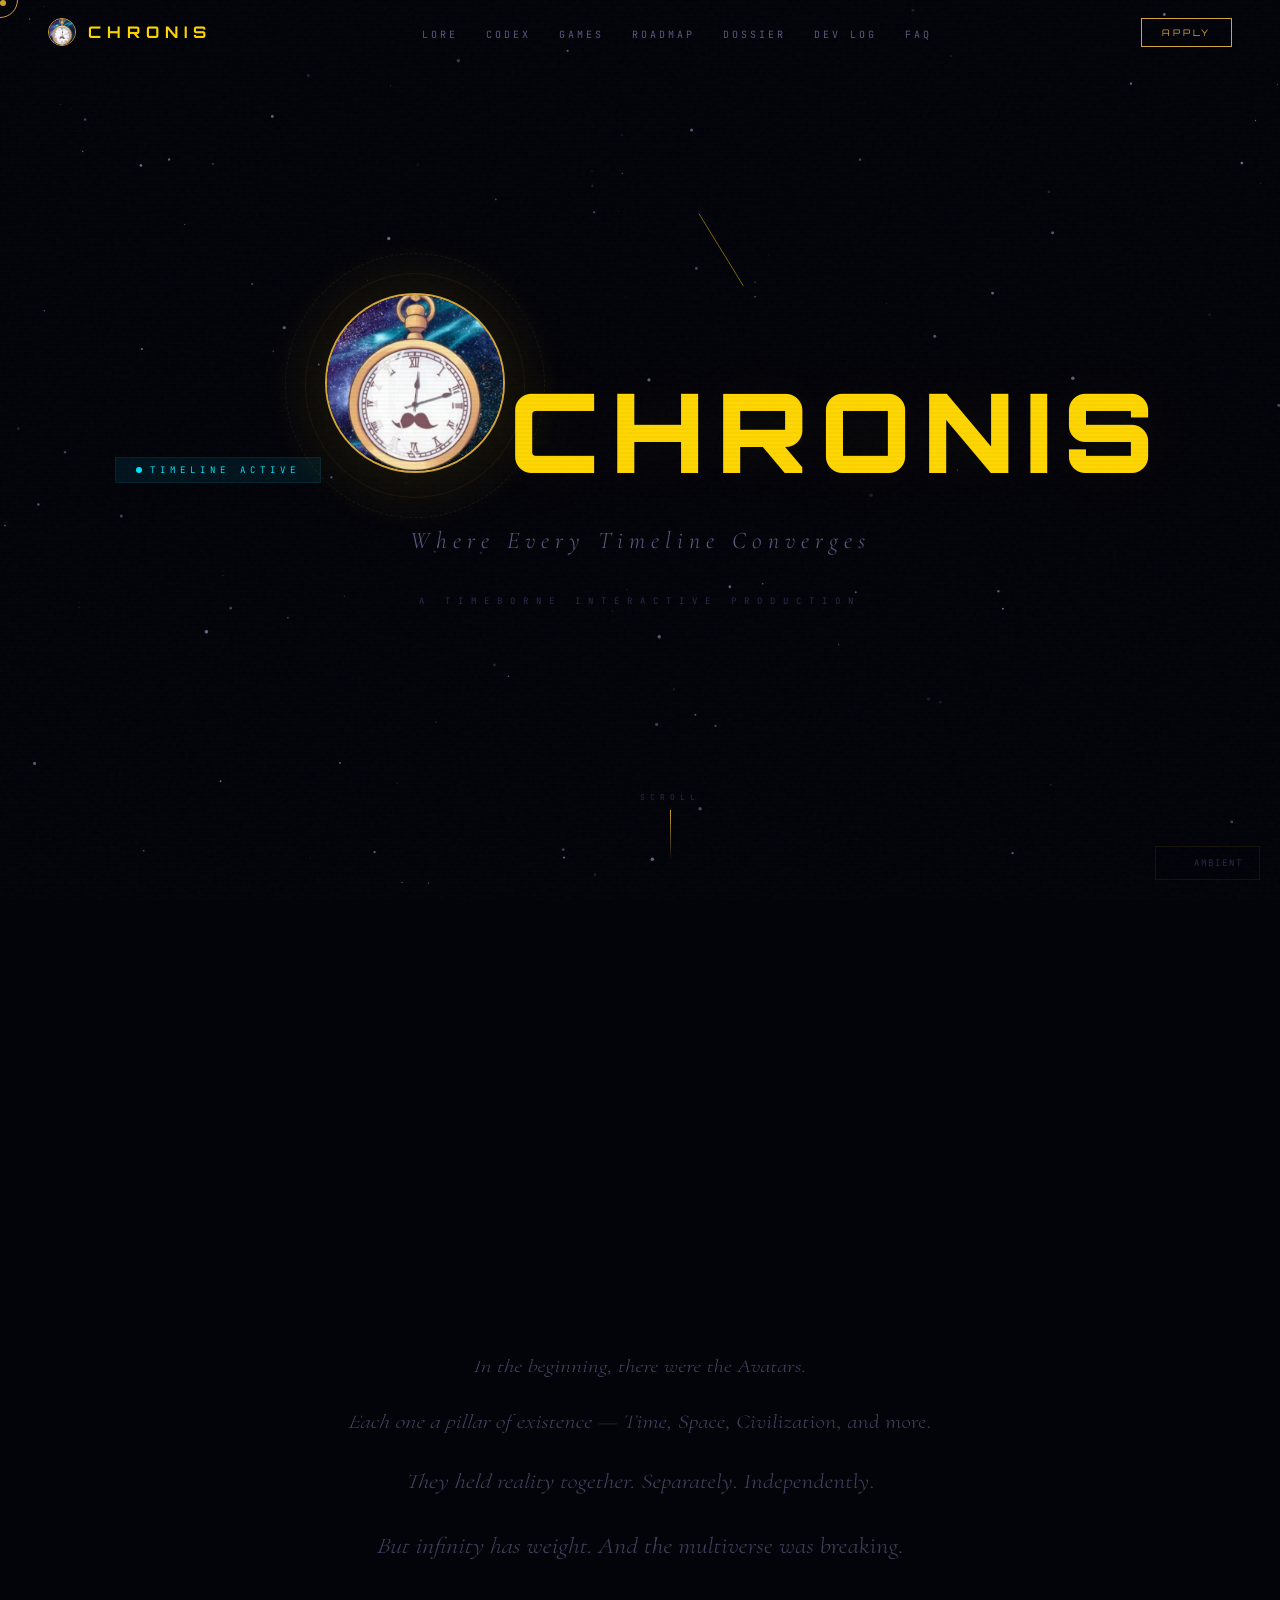
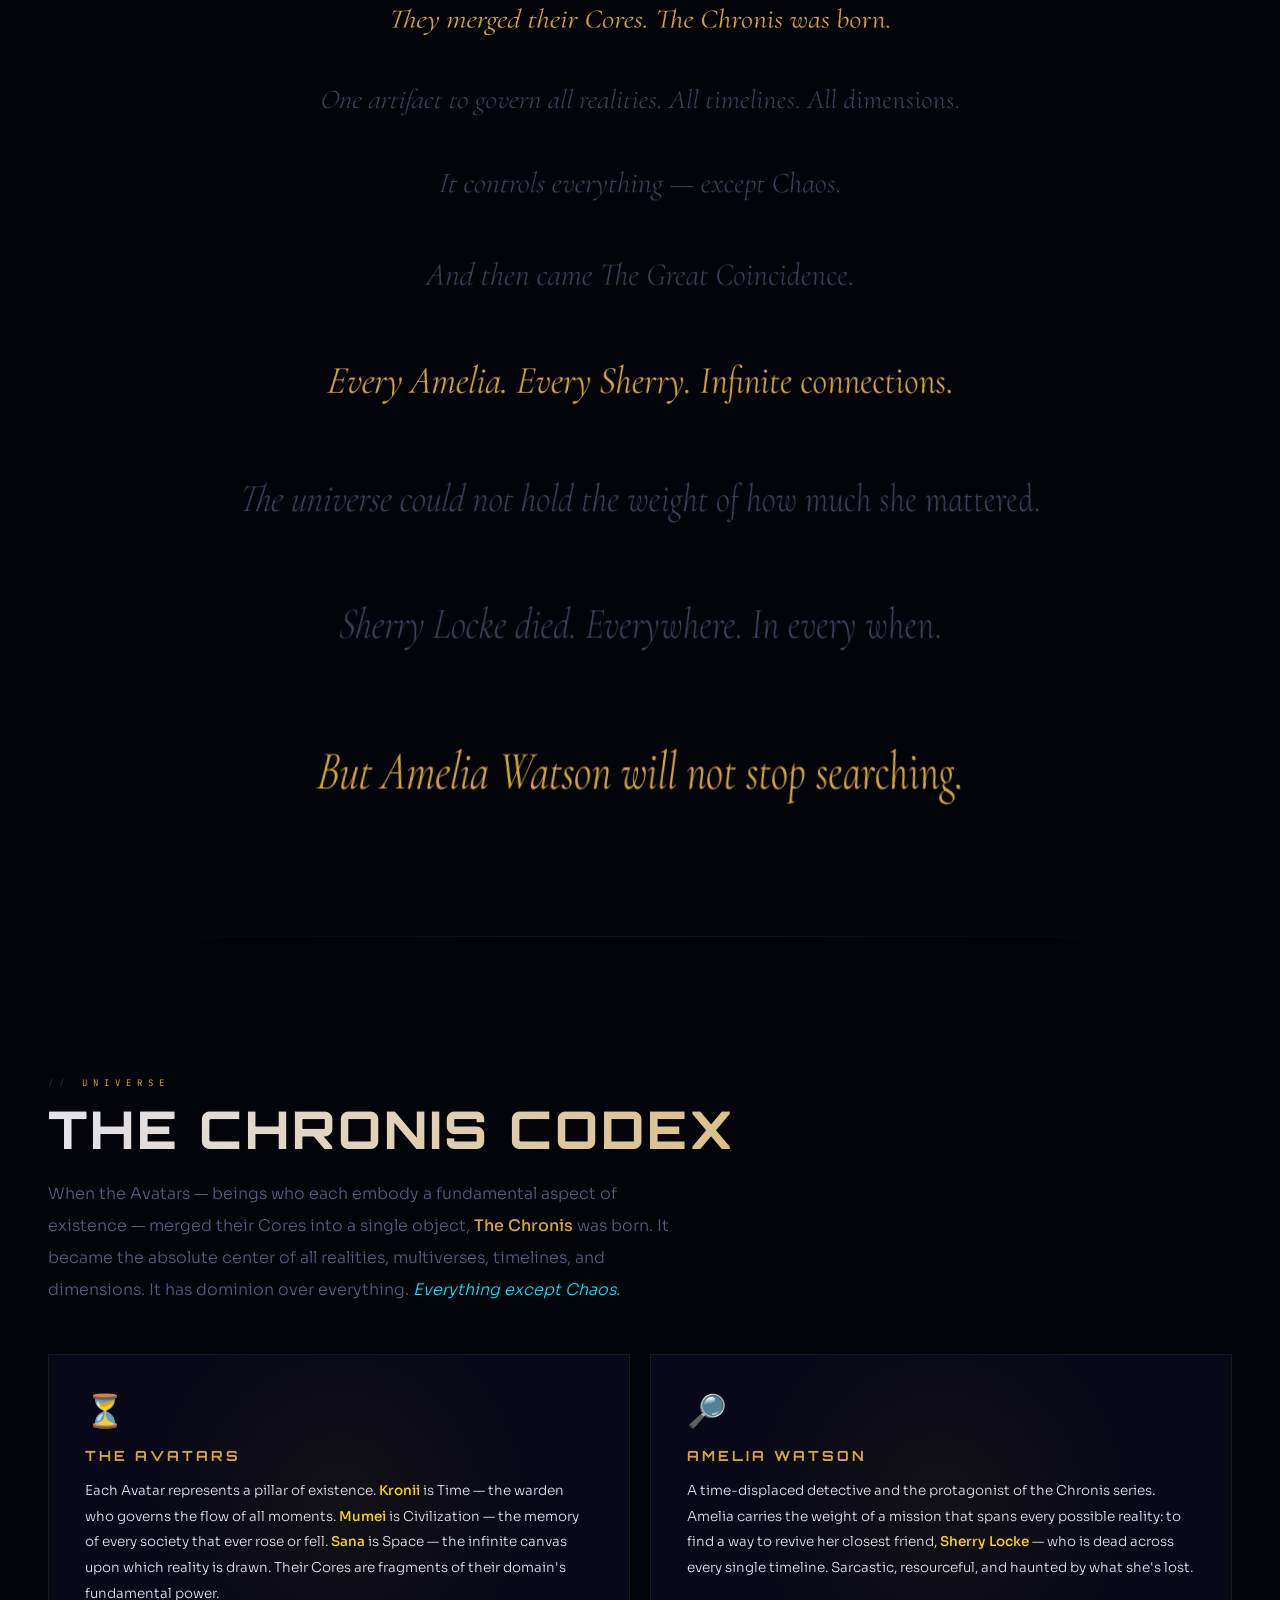
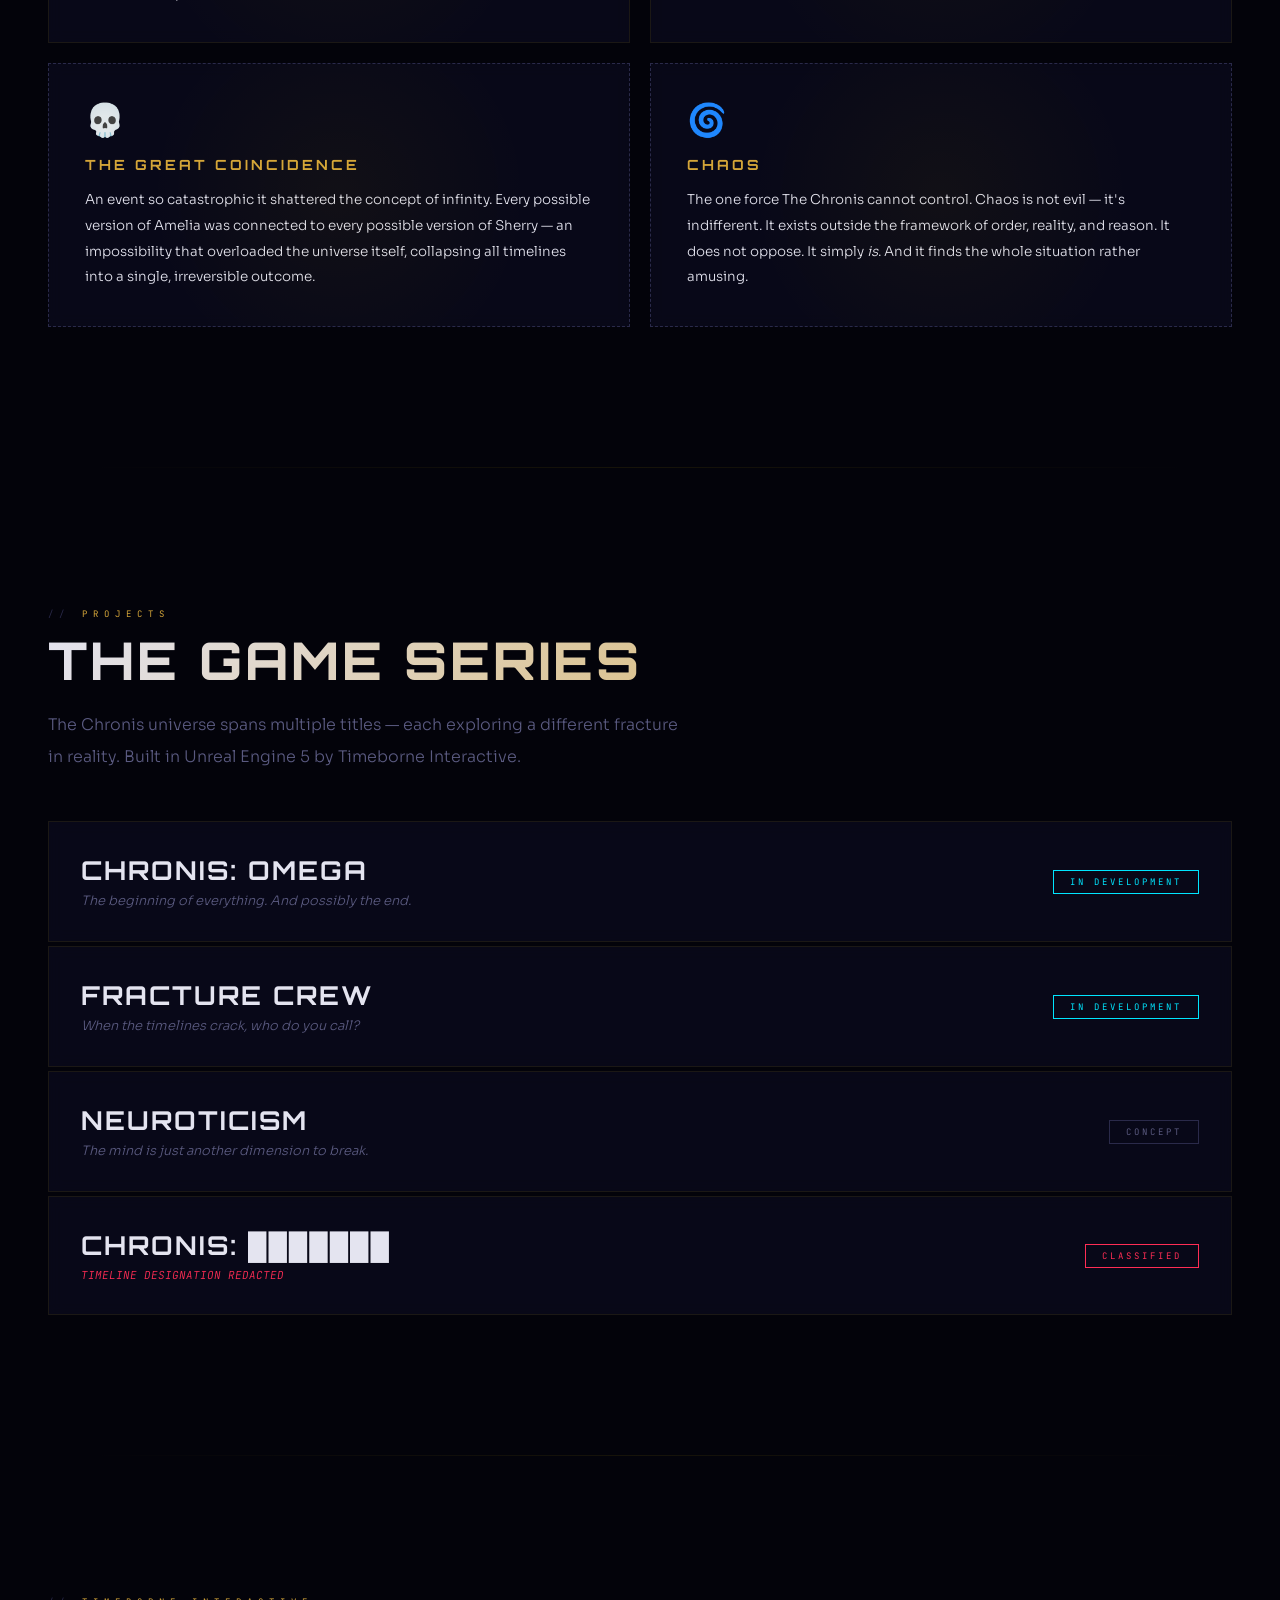
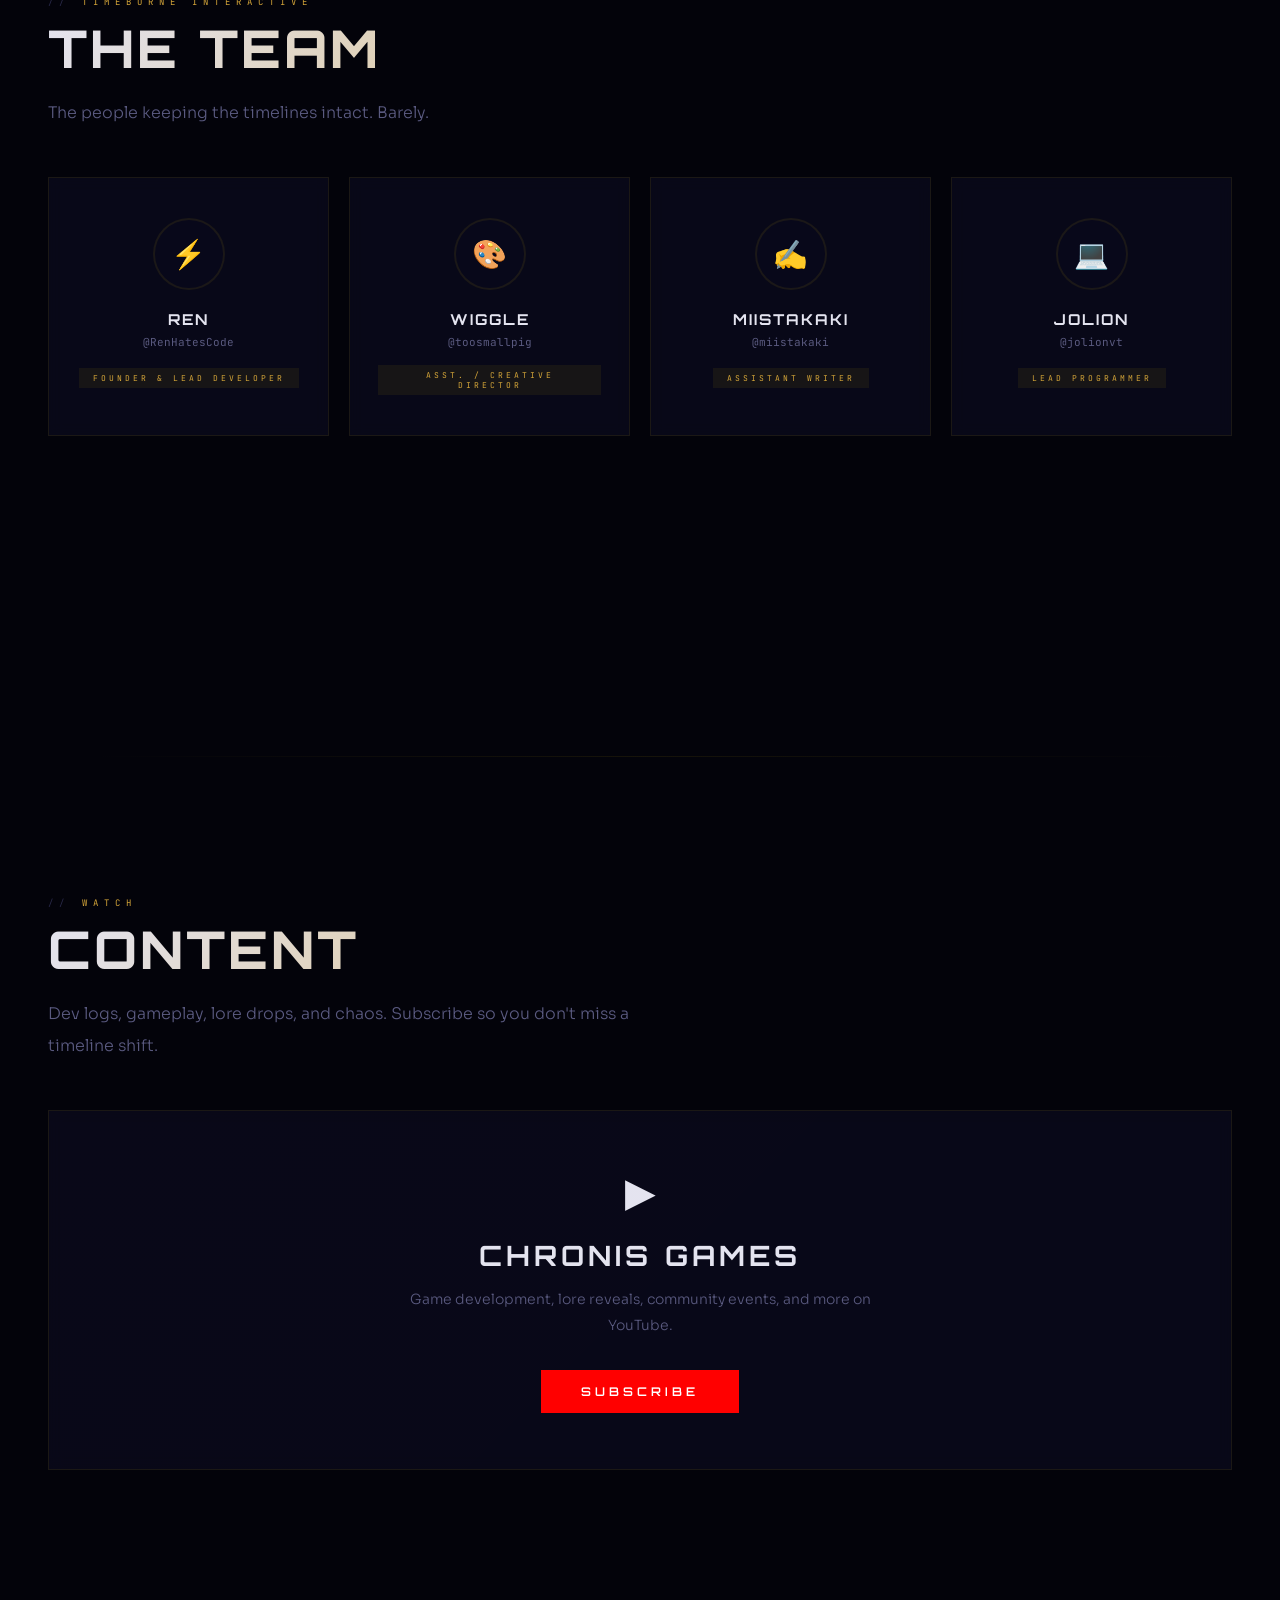
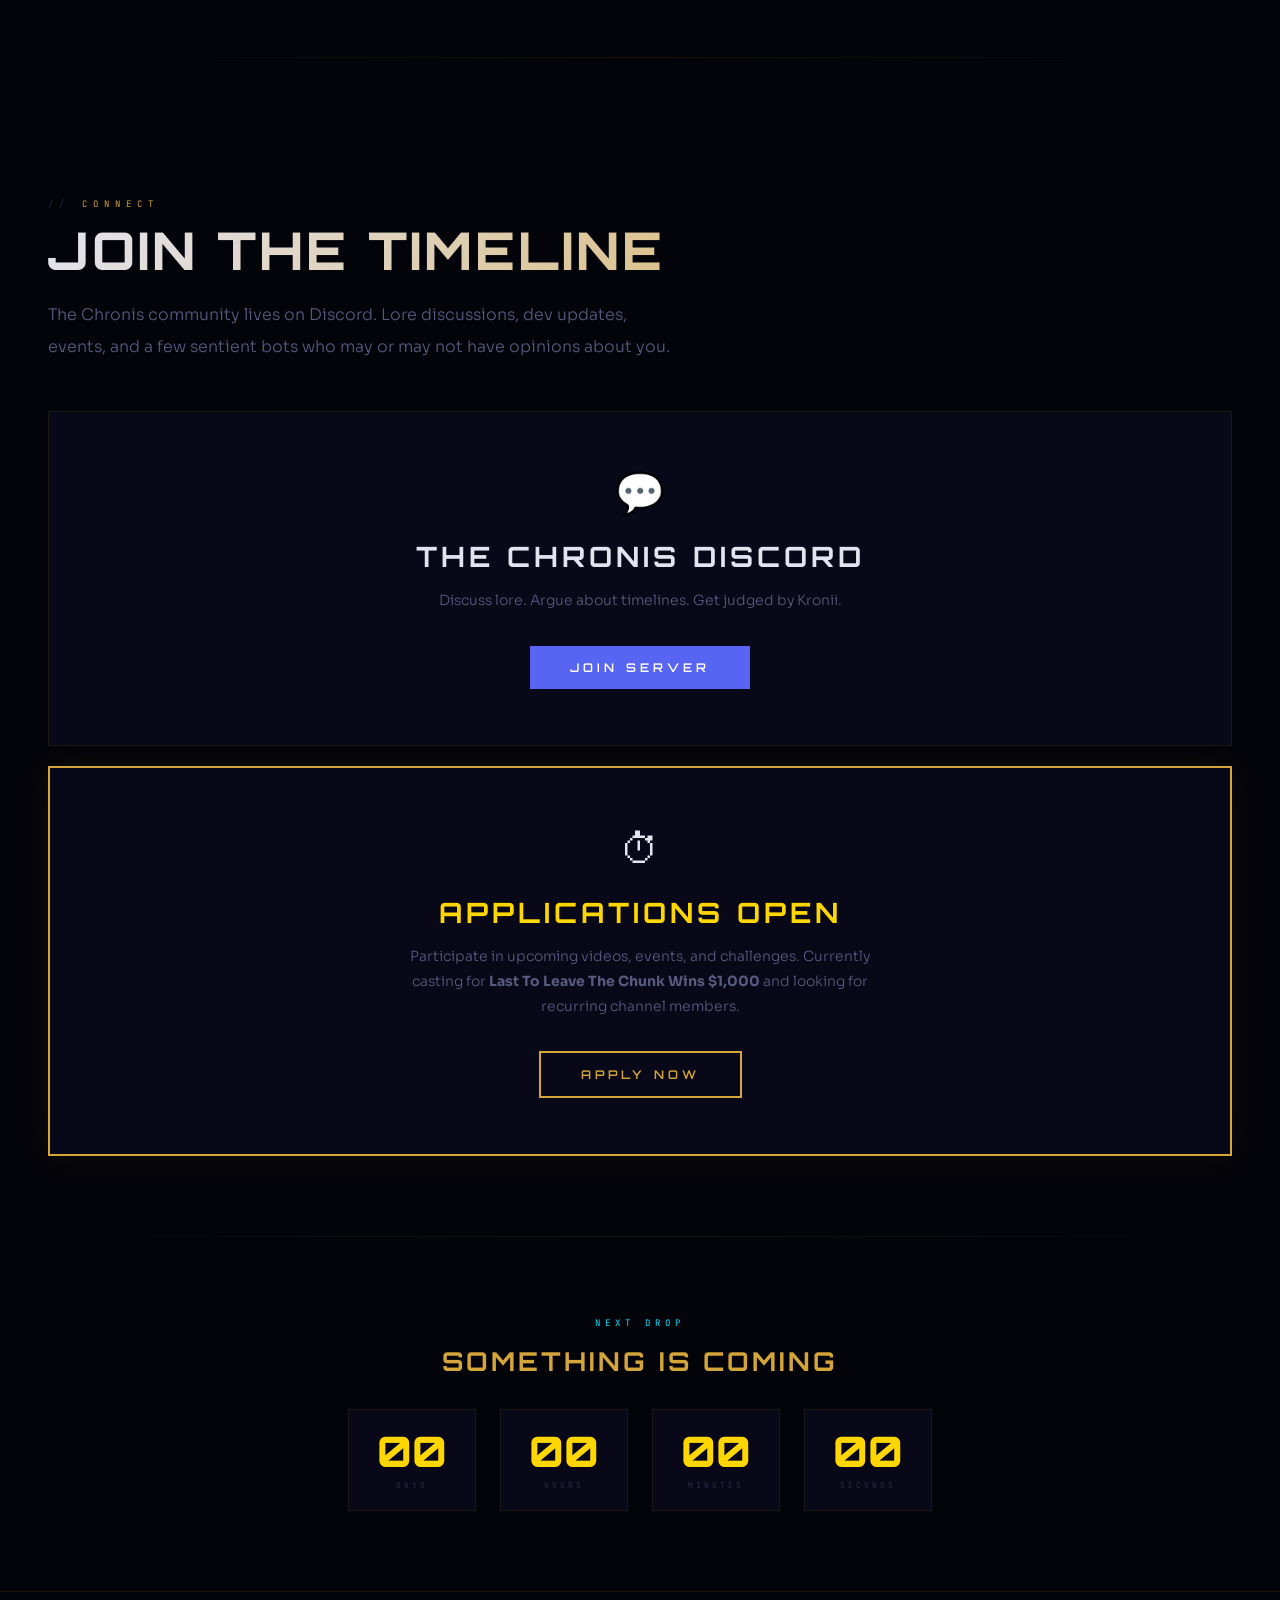
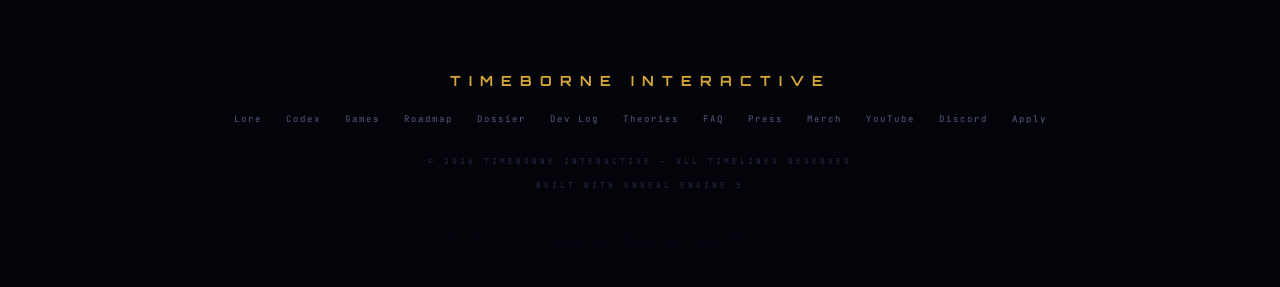
==== commit c34c47f3: "Add files via upload" ====
--- a/index.html
+++ b/index.html
@@ -5,6 +5,18 @@
 <meta name="viewport" content="width=device-width, initial-scale=1.0">
 <title>CHRONIS — Timeborne Interactive</title>
 <meta name="description" content="The Chronis Game Series by Timeborne Interactive. Where every timeline converges.">
+<meta property="og:title" content="CHRONIS — Timeborne Interactive">
+<meta property="og:description" content="An original multiverse game franchise. Detective Amelia Watson searches for a way to revive her friend across infinite timelines.">
+<meta property="og:type" content="website">
+<meta property="og:url" content="https://renaltham.github.io/chronis/">
+<meta name="twitter:card" content="summary_large_image">
+<meta name="theme-color" content="#ffd700">
+<meta property="og:title" content="CHRONIS — Timeborne Interactive">
+<meta property="og:description" content="The Chronis Game Series. An original multiverse franchise following detective Amelia Watson across infinite timelines. Built in Unreal Engine 5.">
+<meta property="og:type" content="website">
+<meta property="og:url" content="https://renaltham.github.io/chronis/">
+<meta name="twitter:card" content="summary_large_image">
+<meta name="theme-color" content="#ffd700">
 <link rel="preconnect" href="https://fonts.googleapis.com">
 <link href="https://fonts.googleapis.com/css2?family=Orbitron:wght@400;500;600;700;800;900&family=Cormorant+Garamond:ital,wght@0,300;0,400;0,600;1,300;1,400&family=JetBrains+Mono:wght@300;400;500;700&family=Sora:wght@100;200;300;400;500;600;700&display=swap" rel="stylesheet">
 <style>
@@ -194,6 +206,75 @@
 
 /* ============ SEPARATOR ============ */
 .sep{max-width:1200px;margin:0 auto;padding:0 48px}.sep-line{height:1px;background:linear-gradient(90deg,transparent,var(--border),transparent)}
+
+/* ============ TEXT CRAWL ============ */
+.crawl-section{min-height:100vh;display:flex;align-items:center;justify-content:center;position:relative;z-index:1;perspective:600px;overflow:hidden;padding:80px 24px}
+.crawl-inner{text-align:center;transform:rotateX(18deg);transform-origin:50% 100%;animation:crawl-scroll 70s linear infinite}
+@keyframes crawl-scroll{0%{transform:rotateX(18deg) translateY(50%)}100%{transform:rotateX(18deg) translateY(-200%)}}
+.crawl-line{font-family:'Cormorant Garamond',serif;font-size:clamp(26px,4vw,40px);font-weight:300;font-style:italic;color:var(--text-dim);line-height:3;opacity:.7}
+.crawl-line.gold{color:var(--gold);font-weight:400;opacity:1;font-size:clamp(30px,4.5vw,44px)}
+
+/* ============ COUNTDOWN ============ */
+.countdown-section{padding:80px 48px;text-align:center;position:relative;z-index:1}
+.cd-label{font-family:'JetBrains Mono',monospace;font-size:9px;letter-spacing:5px;color:var(--cyan);margin-bottom:16px;text-transform:uppercase}
+.cd-event{font-family:'Orbitron',sans-serif;font-size:clamp(18px,3vw,26px);font-weight:700;letter-spacing:3px;color:var(--gold);margin-bottom:32px}
+.cd-grid{display:flex;justify-content:center;gap:24px;flex-wrap:wrap}
+.cd-unit{background:var(--surface);border:1px solid var(--border);padding:20px 28px;min-width:100px;backdrop-filter:blur(8px)}
+.cd-num{font-family:'Orbitron',sans-serif;font-size:clamp(28px,5vw,42px);font-weight:800;color:var(--gold-bright);line-height:1}
+.cd-txt{font-family:'JetBrains Mono',monospace;font-size:8px;letter-spacing:3px;color:var(--text-muted);margin-top:8px;text-transform:uppercase}
+
+/* ============ AMBIENT PLAYER ============ */
+.ambient-toggle{position:fixed;bottom:20px;right:20px;z-index:99;display:flex;align-items:center;gap:8px;font-family:'JetBrains Mono',monospace;font-size:9px;letter-spacing:2px;color:var(--text-muted);padding:10px 16px;background:rgba(3,3,10,.9);backdrop-filter:blur(12px);border:1px solid var(--border);cursor:pointer;transition:all .3s}
+.ambient-toggle:hover{border-color:var(--gold);color:var(--gold)}
+.ambient-toggle.playing{border-color:var(--cyan);color:var(--cyan)}
+.ambient-toggle .wave{display:flex;align-items:end;gap:2px;height:12px}
+.ambient-toggle .wave span{width:2px;background:currentColor;border-radius:1px;animation:none;transition:height .3s}
+.ambient-toggle.playing .wave span{animation:wave-bar .8s ease-in-out infinite alternate}
+.ambient-toggle.playing .wave span:nth-child(1){animation-delay:0s;height:4px}
+.ambient-toggle.playing .wave span:nth-child(2){animation-delay:.15s;height:8px}
+.ambient-toggle.playing .wave span:nth-child(3){animation-delay:.3s;height:12px}
+.ambient-toggle.playing .wave span:nth-child(4){animation-delay:.45s;height:6px}
+@keyframes wave-bar{0%{height:3px}100%{height:12px}}
+
+/* ============ PAGE TRANSITION ============ */
+.page-transition{position:fixed;inset:0;z-index:9997;background:var(--bg);pointer-events:none;opacity:0;transition:opacity .3s}
+.page-transition.flash{opacity:1;animation:page-flash .5s forwards}
+@keyframes page-flash{0%{opacity:1}30%{opacity:1}100%{opacity:0}}
+
+/* ============ PARALLAX DEPTH ============ */
+.parallax-slow{will-change:transform;transition:transform .1s linear}
+
+/* ============ AMBIENT PLAYER ============ */
+.ambient-player{position:fixed;bottom:20px;right:20px;z-index:99;display:flex;align-items:center;gap:10px;background:rgba(3,3,10,.9);backdrop-filter:blur(12px);border:1px solid var(--border);padding:10px 16px;transition:all .3s;cursor:pointer}
+.ambient-player:hover{border-color:var(--gold)}
+.ambient-bars{display:flex;gap:2px;align-items:flex-end;height:16px}
+.ambient-bar{width:3px;background:var(--gold);border-radius:1px;transition:height .2s}
+.ambient-player.playing .ambient-bar{animation:bar-dance .6s ease-in-out infinite alternate}
+.ambient-bar:nth-child(1){animation-delay:0s}.ambient-bar:nth-child(2){animation-delay:.15s}.ambient-bar:nth-child(3){animation-delay:.3s}.ambient-bar:nth-child(4){animation-delay:.1s}.ambient-bar:nth-child(5){animation-delay:.25s}
+@keyframes bar-dance{0%{height:4px}100%{height:16px}}
+.ambient-player:not(.playing) .ambient-bar{height:4px!important;animation:none!important}
+.ambient-label{font-family:'JetBrains Mono',monospace;font-size:8px;letter-spacing:2px;color:var(--text-dim)}
+
+/* ============ VISITOR COUNTER ============ */
+.observer-count{position:fixed;bottom:20px;left:20px;z-index:99;background:rgba(3,3,10,.9);backdrop-filter:blur(12px);border:1px solid var(--border);padding:10px 16px;display:flex;align-items:center;gap:8px}
+.observer-dot{width:6px;height:6px;background:var(--green);border-radius:50%;animation:pulse-dot 2s infinite}
+.observer-text{font-family:'JetBrains Mono',monospace;font-size:8px;letter-spacing:2px;color:var(--text-dim)}
+.observer-text span{color:var(--green)}
+
+/* ============ PAGE TRANSITION ============ */
+.page-transition{position:fixed;inset:0;z-index:99999;background:var(--bg);pointer-events:none;opacity:0;transition:opacity .3s}
+.page-transition.active{opacity:1;pointer-events:all}
+.page-transition .glitch-bar{position:absolute;left:0;right:0;height:3px;background:var(--gold);opacity:.6}
+
+/* ============ PARALLAX SECTIONS ============ */
+.lore-card,.game-row,.team-card,.cta-banner{transition:all .4s cubic-bezier(.16,1,.3,1)}
+
+/* ============ SMOOTH SCROLL REVEALS ============ */
+.rv{opacity:0;transform:translateY(50px);transition:opacity 1s cubic-bezier(.16,1,.3,1),transform 1s cubic-bezier(.16,1,.3,1)}
+.rv.vis{opacity:1;transform:translateY(0)}
+.rv-d1{transition-delay:.15s}.rv-d2{transition-delay:.3s}.rv-d3{transition-delay:.45s}.rv-d4{transition-delay:.6s}
+
+@media(max-width:768px){.ambient-player,.observer-count{display:none}}
 </style>
 </head>
 <body>
@@ -213,6 +294,16 @@
 <canvas id="bgCanvas"></canvas>
 <div class="grain"></div>
 <div class="scanlines"></div>
+<div class="page-transition" id="pageTransition"></div>
+
+<!-- AMBIENT PLAYER -->
+<div class="ambient-toggle" id="ambientToggle" onclick="toggleAmbient()">
+  <div class="wave"><span></span><span></span><span></span><span></span></div>
+  <span id="ambientLabel">AMBIENT</span>
+</div>
+
+<!-- PAGE TRANSITION -->
+<div class="page-transition" id="pageTransition"></div>
 
 <!-- NAV -->
 <nav id="navbar">
@@ -220,10 +311,12 @@
   <button class="menu-btn" onclick="document.querySelector('.nav-links').classList.toggle('open')">MENU</button>
   <ul class="nav-links">
     <li><a href="#lore" onclick="cm()">Lore</a></li>
+    <li><a href="codex.html" onclick="cm()">Codex</a></li>
     <li><a href="#games" onclick="cm()">Games</a></li>
-    <li><a href="#team" onclick="cm()">Team</a></li>
-    <li><a href="#content" onclick="cm()">Content</a></li>
-    <li><a href="#community" onclick="cm()">Community</a></li>
+    <li><a href="roadmap.html" onclick="cm()">Roadmap</a></li>
+    <li><a href="dossier.html" onclick="cm()" class="special">Dossier</a></li>
+    <li><a href="devlog.html" onclick="cm()">Dev Log</a></li>
+    <li><a href="faq.html" onclick="cm()">FAQ</a></li>
   </ul>
   <a href="apply.html" class="nav-cta">APPLY</a>
 </nav>
@@ -247,6 +340,24 @@
   </div>
   <div class="hero-scroll"><span>SCROLL</span><div class="scroll-arrow"></div></div>
 </section>
+
+<!-- ======== CINEMATIC TEXT CRAWL ======== -->
+<div class="crawl-section">
+  <div class="crawl-inner">
+    <div class="crawl-line">In the beginning, there were the Avatars.</div>
+    <div class="crawl-line">Each one a pillar of existence — Time, Space, Civilization, and more.</div>
+    <div class="crawl-line">They held reality together. Separately. Independently.</div>
+    <div class="crawl-line">But infinity has weight. And the multiverse was breaking.</div>
+    <div class="crawl-line gold">They merged their Cores. The Chronis was born.</div>
+    <div class="crawl-line">One artifact to govern all realities. All timelines. All dimensions.</div>
+    <div class="crawl-line">It controls everything — except Chaos.</div>
+    <div class="crawl-line">And then came The Great Coincidence.</div>
+    <div class="crawl-line gold">Every Amelia. Every Sherry. Infinite connections.</div>
+    <div class="crawl-line">The universe could not hold the weight of how much she mattered.</div>
+    <div class="crawl-line">Sherry Locke died. Everywhere. In every when.</div>
+    <div class="crawl-line gold">But Amelia Watson will not stop searching.</div>
+  </div>
+</div>
 
 <!-- ======== LORE ======== -->
 <div class="sep"><div class="sep-line"></div></div>
@@ -338,10 +449,23 @@
   </div>
 </section>
 
+<!-- ======== COUNTDOWN ======== -->
+<div class="sep"><div class="sep-line"></div></div>
+<div class="countdown-section rv">
+  <div class="cd-label">NEXT DROP</div>
+  <div class="cd-event">SOMETHING IS COMING</div>
+  <div class="cd-grid">
+    <div class="cd-unit"><div class="cd-num" id="cdDays">--</div><div class="cd-txt">Days</div></div>
+    <div class="cd-unit"><div class="cd-num" id="cdHours">--</div><div class="cd-txt">Hours</div></div>
+    <div class="cd-unit"><div class="cd-num" id="cdMins">--</div><div class="cd-txt">Minutes</div></div>
+    <div class="cd-unit"><div class="cd-num" id="cdSecs">--</div><div class="cd-txt">Seconds</div></div>
+  </div>
+</div>
+
 <!-- FOOTER -->
 <footer>
   <div class="footer-brand">TIMEBORNE INTERACTIVE</div>
-  <div class="footer-links"><a href="#lore">Lore</a><a href="#games">Games</a><a href="#team">Team</a><a href="https://www.youtube.com/@ChronisGames" target="_blank">YouTube</a><a href="https://discord.com/invite/chronis" target="_blank">Discord</a><a href="apply.html">Apply</a></div>
+  <div class="footer-links"><a href="#lore">Lore</a><a href="codex.html">Codex</a><a href="#games">Games</a><a href="roadmap.html">Roadmap</a><a href="dossier.html">Dossier</a><a href="devlog.html">Dev Log</a><a href="theories.html">Theories</a><a href="faq.html">FAQ</a><a href="press.html">Press</a><a href="merch.html">Merch</a><a href="https://www.youtube.com/@ChronisGames" target="_blank">YouTube</a><a href="https://discord.com/invite/chronis" target="_blank">Discord</a><a href="apply.html">Apply</a></div>
   <div class="footer-meta">© 2026 TIMEBORNE INTERACTIVE — ALL TIMELINES RESERVED<br>BUILT WITH UNREAL ENGINE 5</div>
   <div class="footer-binary" title="What does this mean?">01010011 01001000 01000101 01010010 01010010 01011001 00100000 01001001 01010011 00100000 01001100 01001001 01010011 01010100 01000101 01001110 01001001 01001110 01000111</div>
 </footer>
@@ -431,6 +555,64 @@
 const obs=new IntersectionObserver(es=>es.forEach(e=>{if(e.isIntersecting)e.target.classList.add('vis')}),{threshold:.1});
 document.querySelectorAll('.rv').forEach(r=>obs.observe(r));
 
+// ===== AMBIENT AUDIO =====
+let ambientCtx, ambientOsc, ambientGain, ambientPlaying=false;
+function toggleAmbient(){
+  if(!ambientCtx){
+    ambientCtx=new(window.AudioContext||window.webkitAudioContext)();
+    // Deep drone
+    ambientOsc=ambientCtx.createOscillator();ambientOsc.type='sine';ambientOsc.frequency.value=55;
+    const osc2=ambientCtx.createOscillator();osc2.type='sine';osc2.frequency.value=82.5;
+    const osc3=ambientCtx.createOscillator();osc3.type='sine';osc3.frequency.value=110;
+    ambientGain=ambientCtx.createGain();ambientGain.gain.value=0;
+    const g2=ambientCtx.createGain();g2.gain.value=0;
+    const g3=ambientCtx.createGain();g3.gain.value=0;
+    // LFO for subtle movement
+    const lfo=ambientCtx.createOscillator();lfo.type='sine';lfo.frequency.value=0.08;
+    const lfoGain=ambientCtx.createGain();lfoGain.gain.value=3;
+    lfo.connect(lfoGain);lfoGain.connect(ambientOsc.frequency);
+    ambientOsc.connect(ambientGain);ambientGain.connect(ambientCtx.destination);
+    osc2.connect(g2);g2.connect(ambientCtx.destination);
+    osc3.connect(g3);g3.connect(ambientCtx.destination);
+    ambientOsc.start();osc2.start();osc3.start();lfo.start();
+    ambientGain.gain.linearRampToValueAtTime(.06,ambientCtx.currentTime+2);
+    g2.gain.linearRampToValueAtTime(.03,ambientCtx.currentTime+3);
+    g3.gain.linearRampToValueAtTime(.015,ambientCtx.currentTime+4);
+    ambientPlaying=true;
+  } else if(ambientPlaying){
+    ambientGain.gain.linearRampToValueAtTime(0,ambientCtx.currentTime+1);
+    ambientPlaying=false;
+  } else {
+    ambientGain.gain.linearRampToValueAtTime(.06,ambientCtx.currentTime+1);
+    ambientPlaying=true;
+  }
+  document.getElementById('ambientToggle').classList.toggle('playing',ambientPlaying);
+}
+
+// ===== PAGE TRANSITIONS =====
+document.querySelectorAll('a[href$=".html"]').forEach(a=>{
+  a.addEventListener('click',function(e){
+    if(this.target==='_blank')return;
+    e.preventDefault();const url=this.href;
+    document.getElementById('pageTransition').classList.add('flash');
+    setTimeout(()=>window.location=url,300);
+  });
+});
+
+// ===== COUNTDOWN TIMER =====
+// CHANGE THIS DATE TO YOUR NEXT EVENT/VIDEO DROP
+const TARGET_DATE = new Date('2026-05-15T18:00:00Z');
+function updateCountdown(){
+  const now=new Date();const diff=TARGET_DATE-now;
+  if(diff<=0){document.querySelectorAll('.cd-num').forEach(n=>n.textContent='00');return}
+  const d=Math.floor(diff/864e5),h=Math.floor((diff%864e5)/36e5),m=Math.floor((diff%36e5)/6e4),s=Math.floor((diff%6e4)/1e3);
+  document.getElementById('cdDays').textContent=String(d).padStart(2,'0');
+  document.getElementById('cdHours').textContent=String(h).padStart(2,'0');
+  document.getElementById('cdMins').textContent=String(m).padStart(2,'0');
+  document.getElementById('cdSecs').textContent=String(s).padStart(2,'0');
+}
+updateCountdown();setInterval(updateCountdown,1000);
+
 // ===== ARG: KONAMI =====
 const kc=['ArrowUp','ArrowUp','ArrowDown','ArrowDown','ArrowLeft','ArrowRight','ArrowLeft','ArrowRight','b','a'];
 let ki=0;
